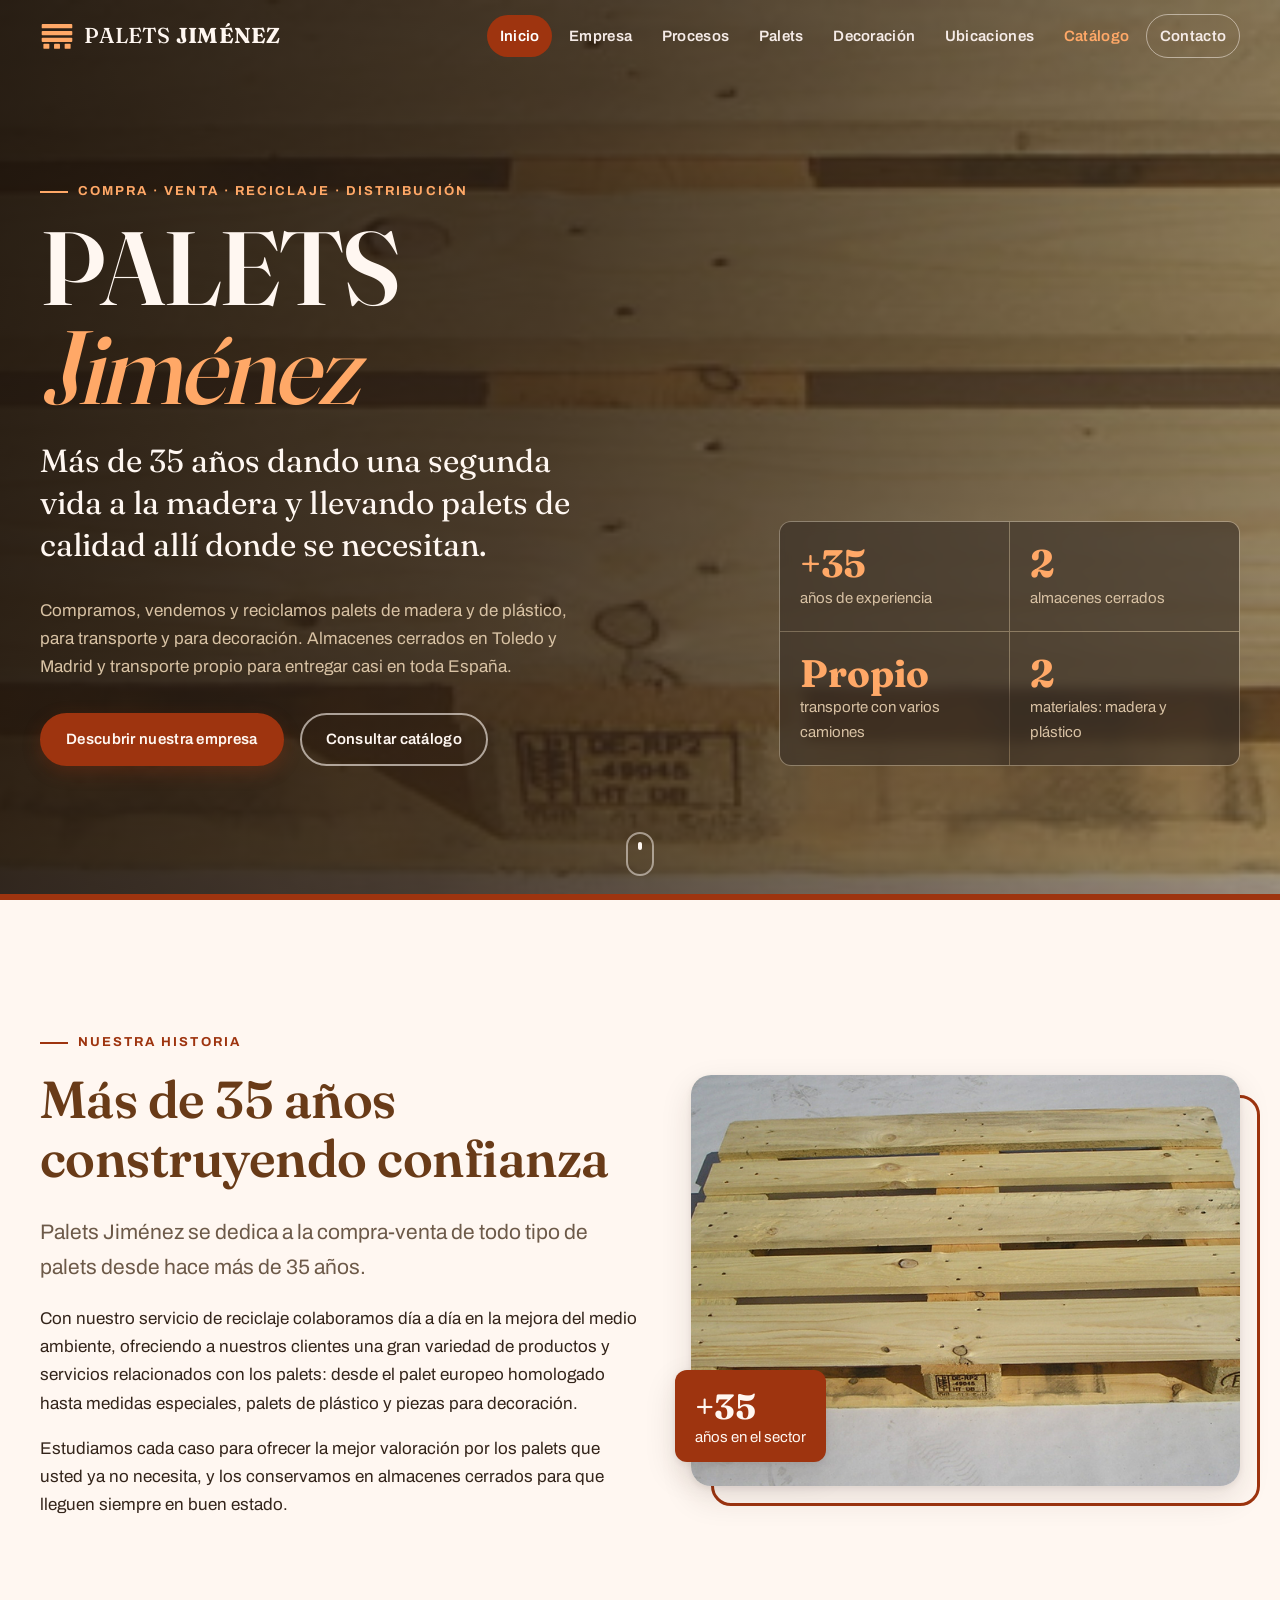
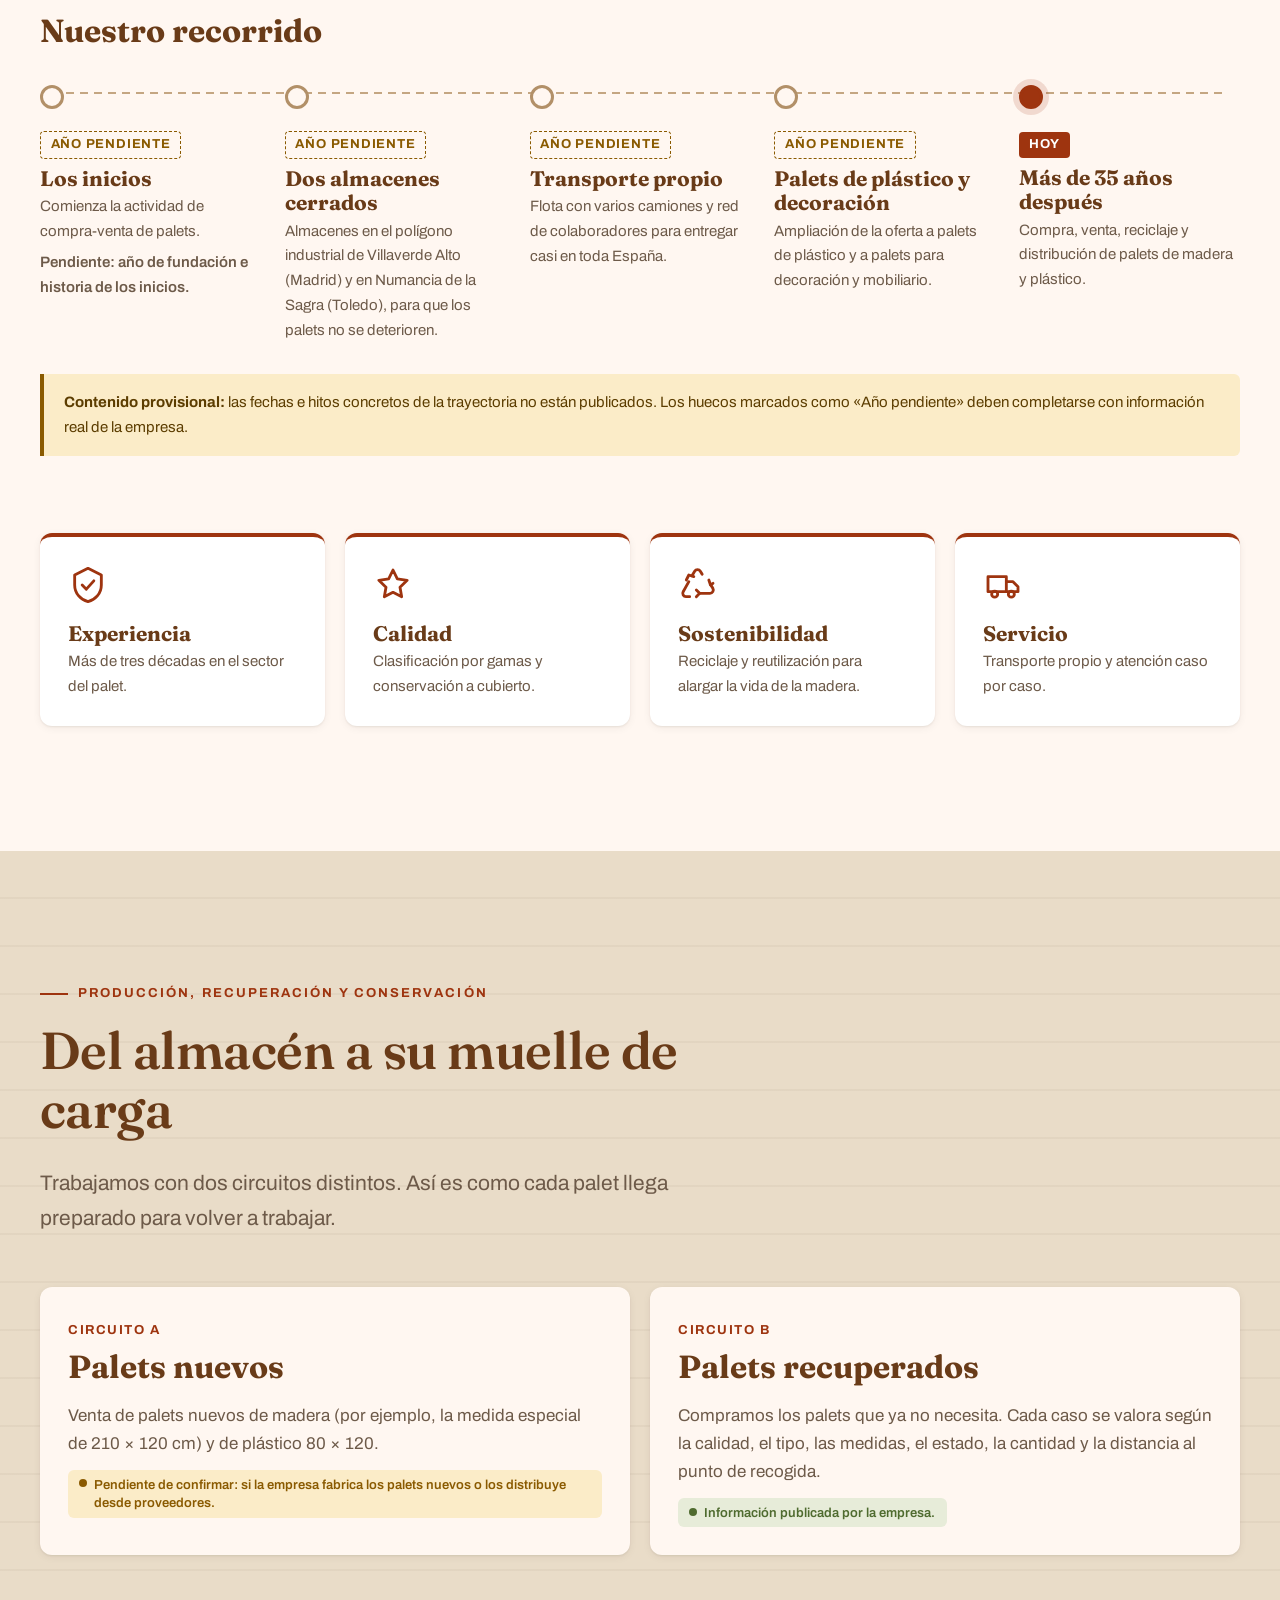
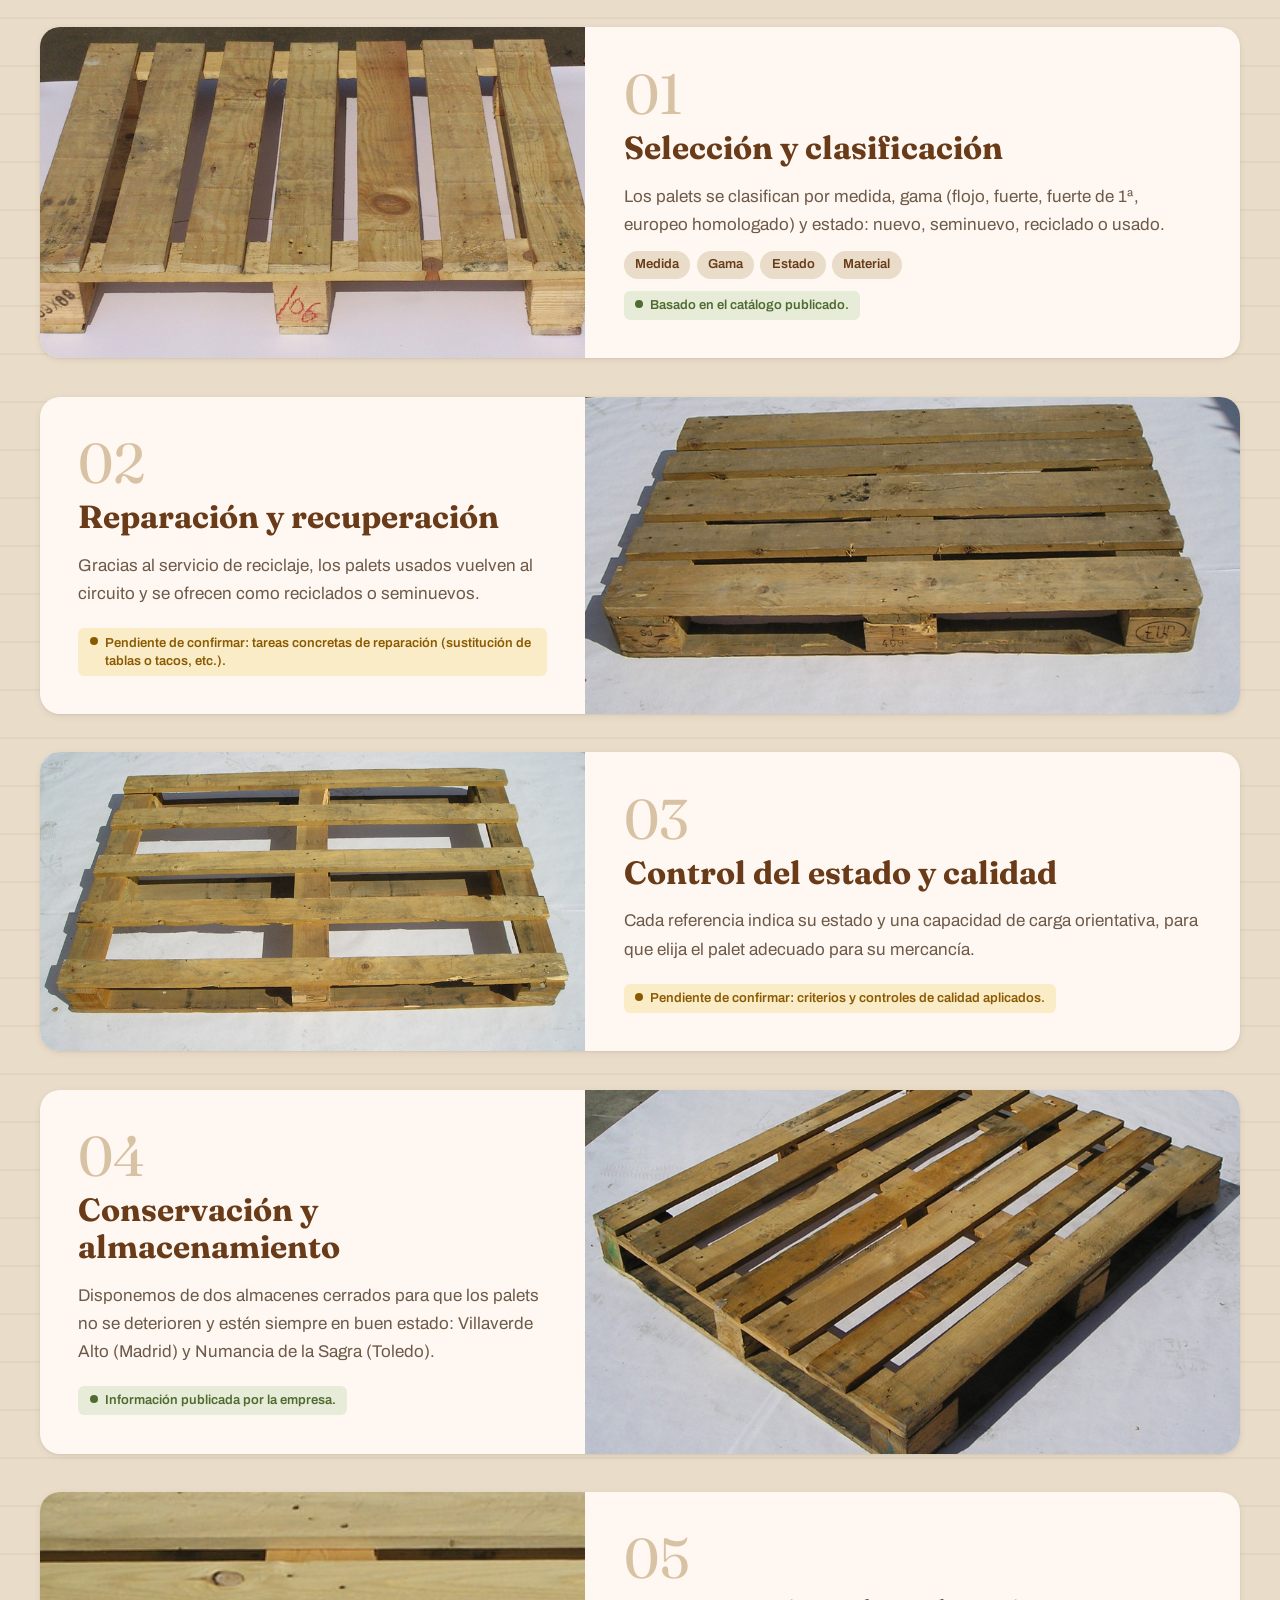
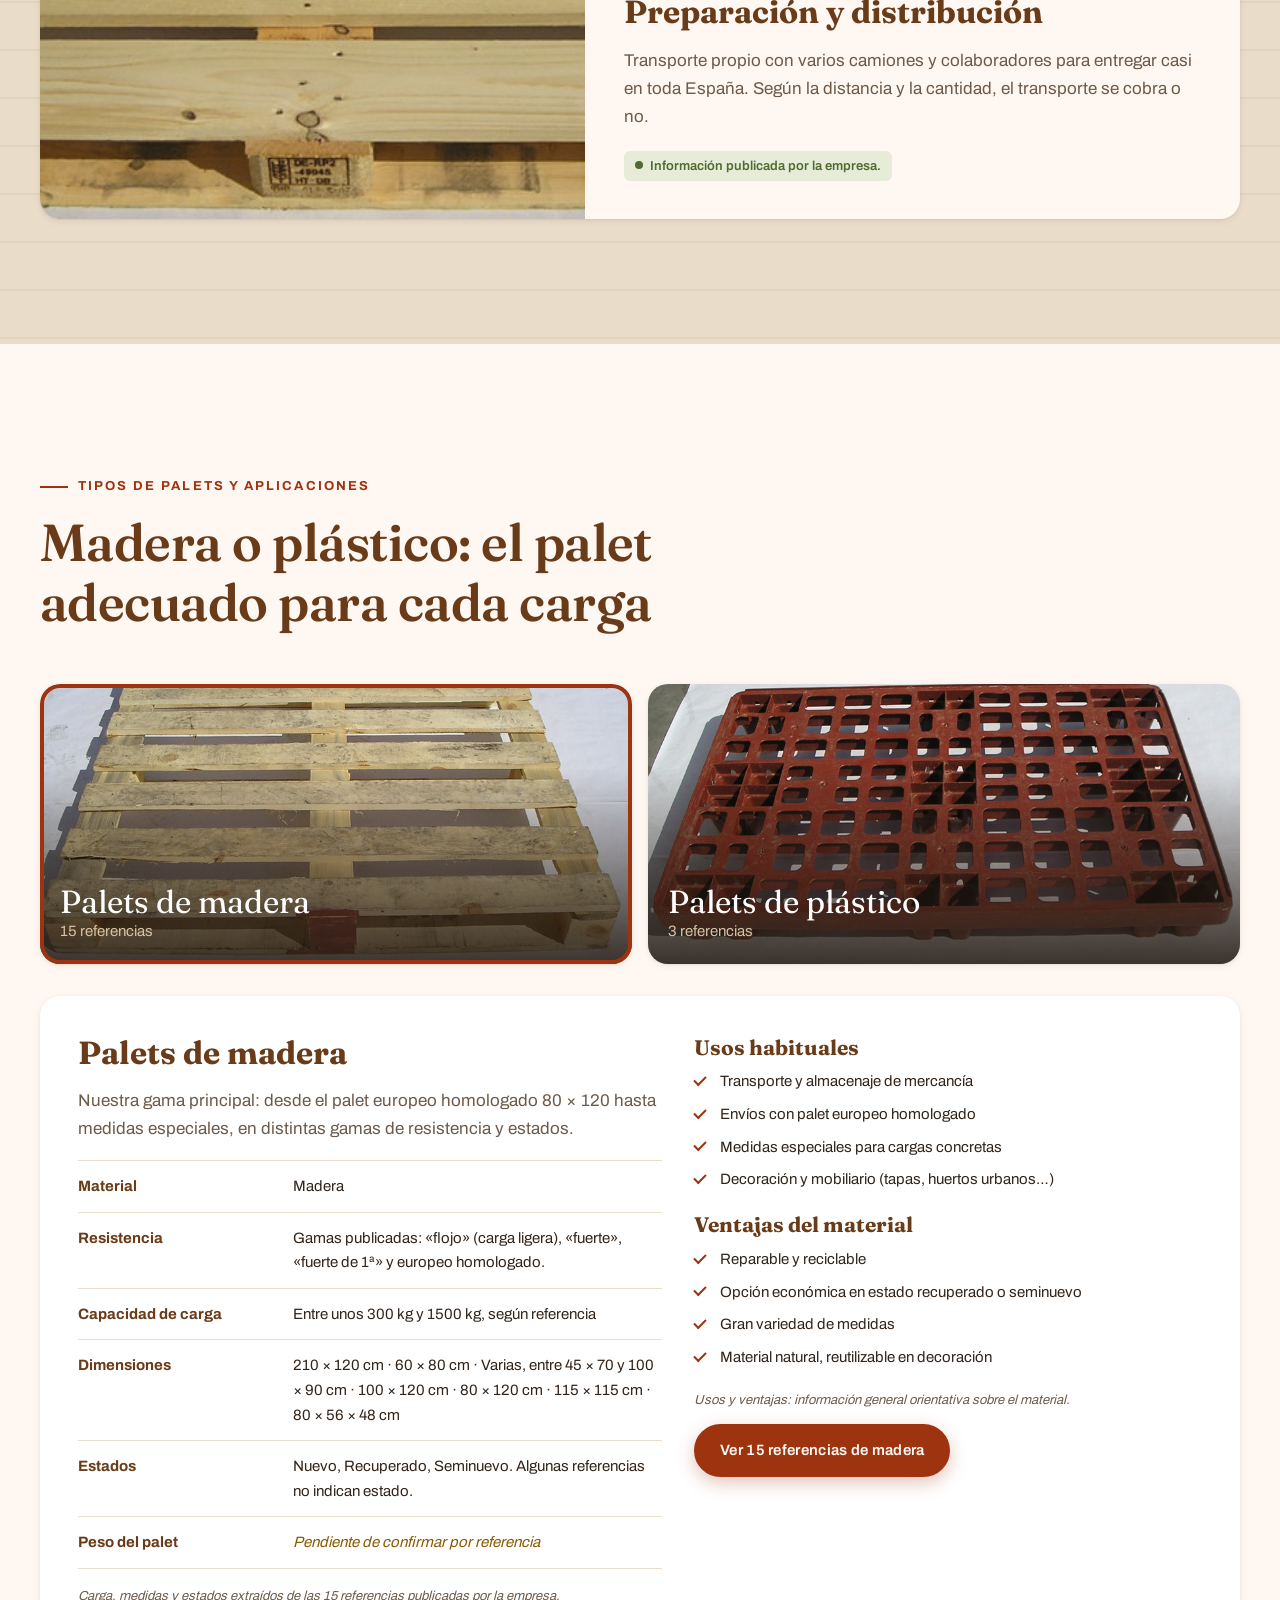
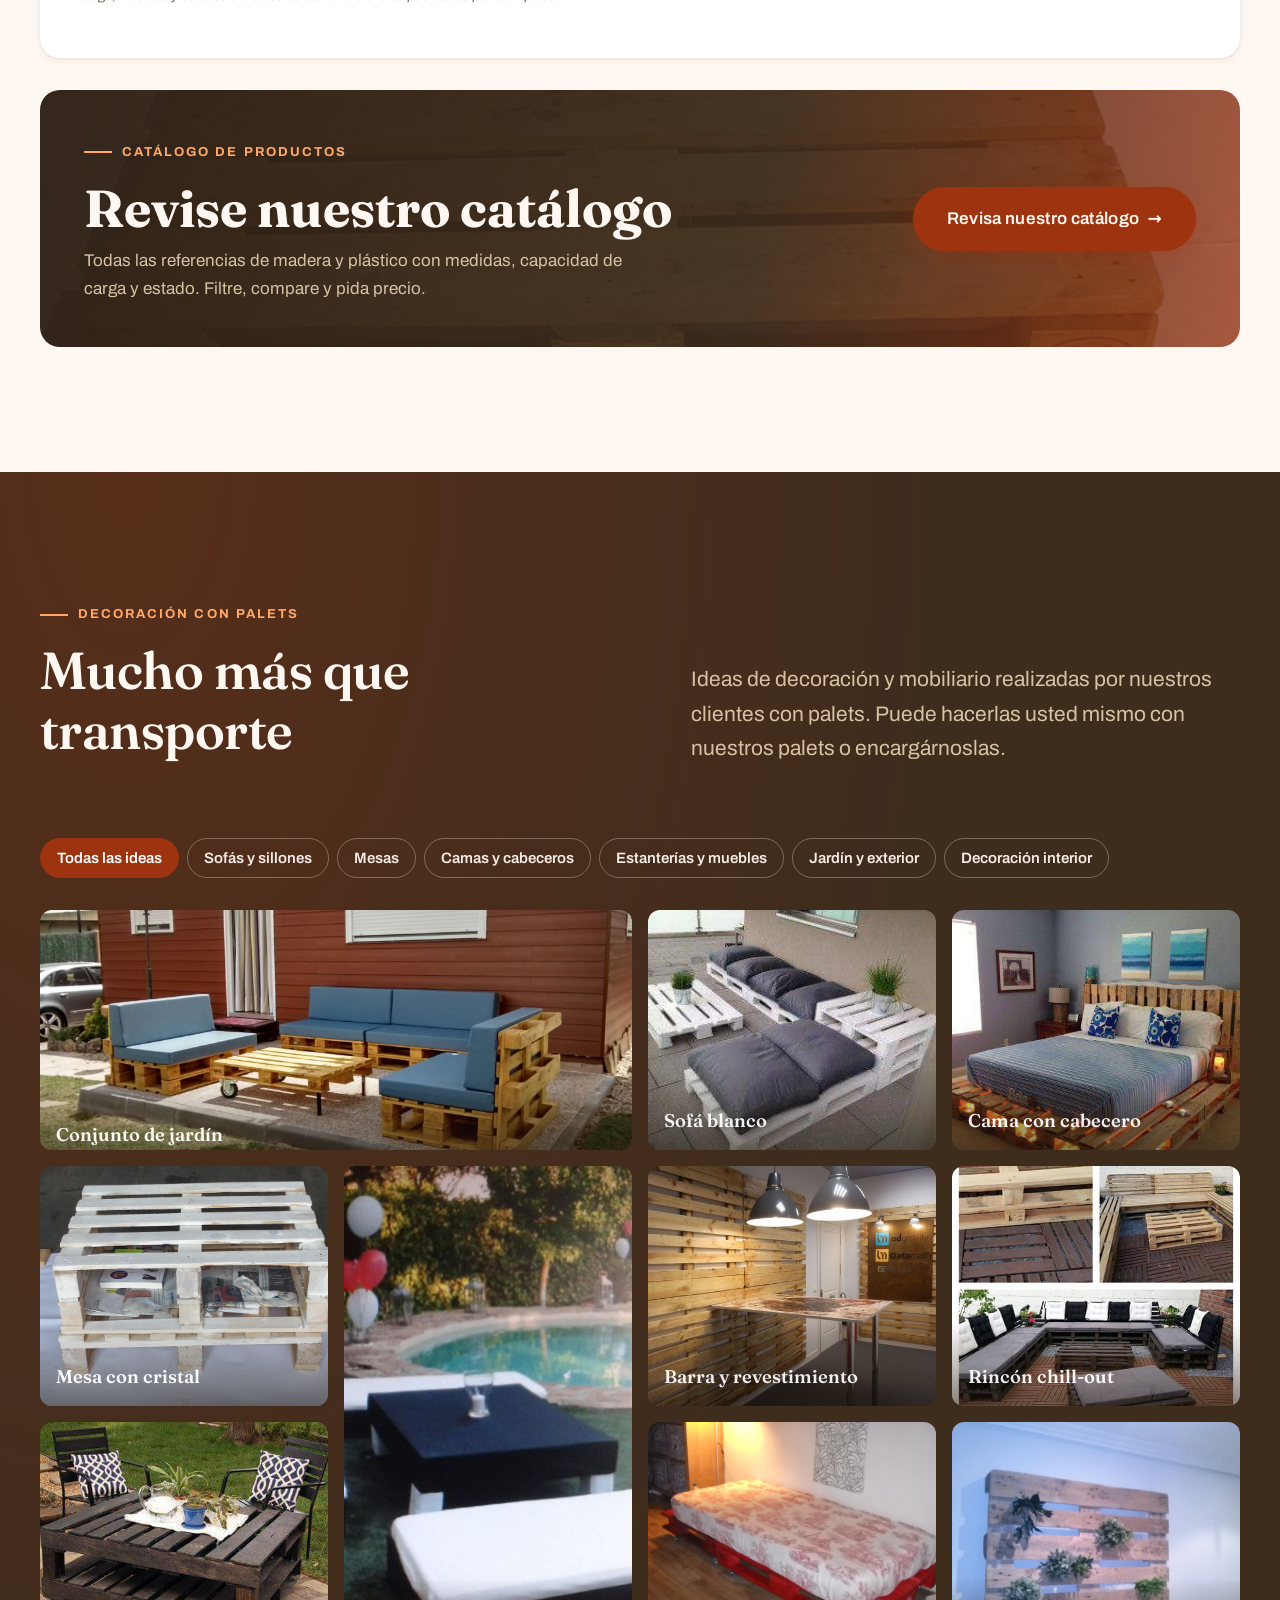
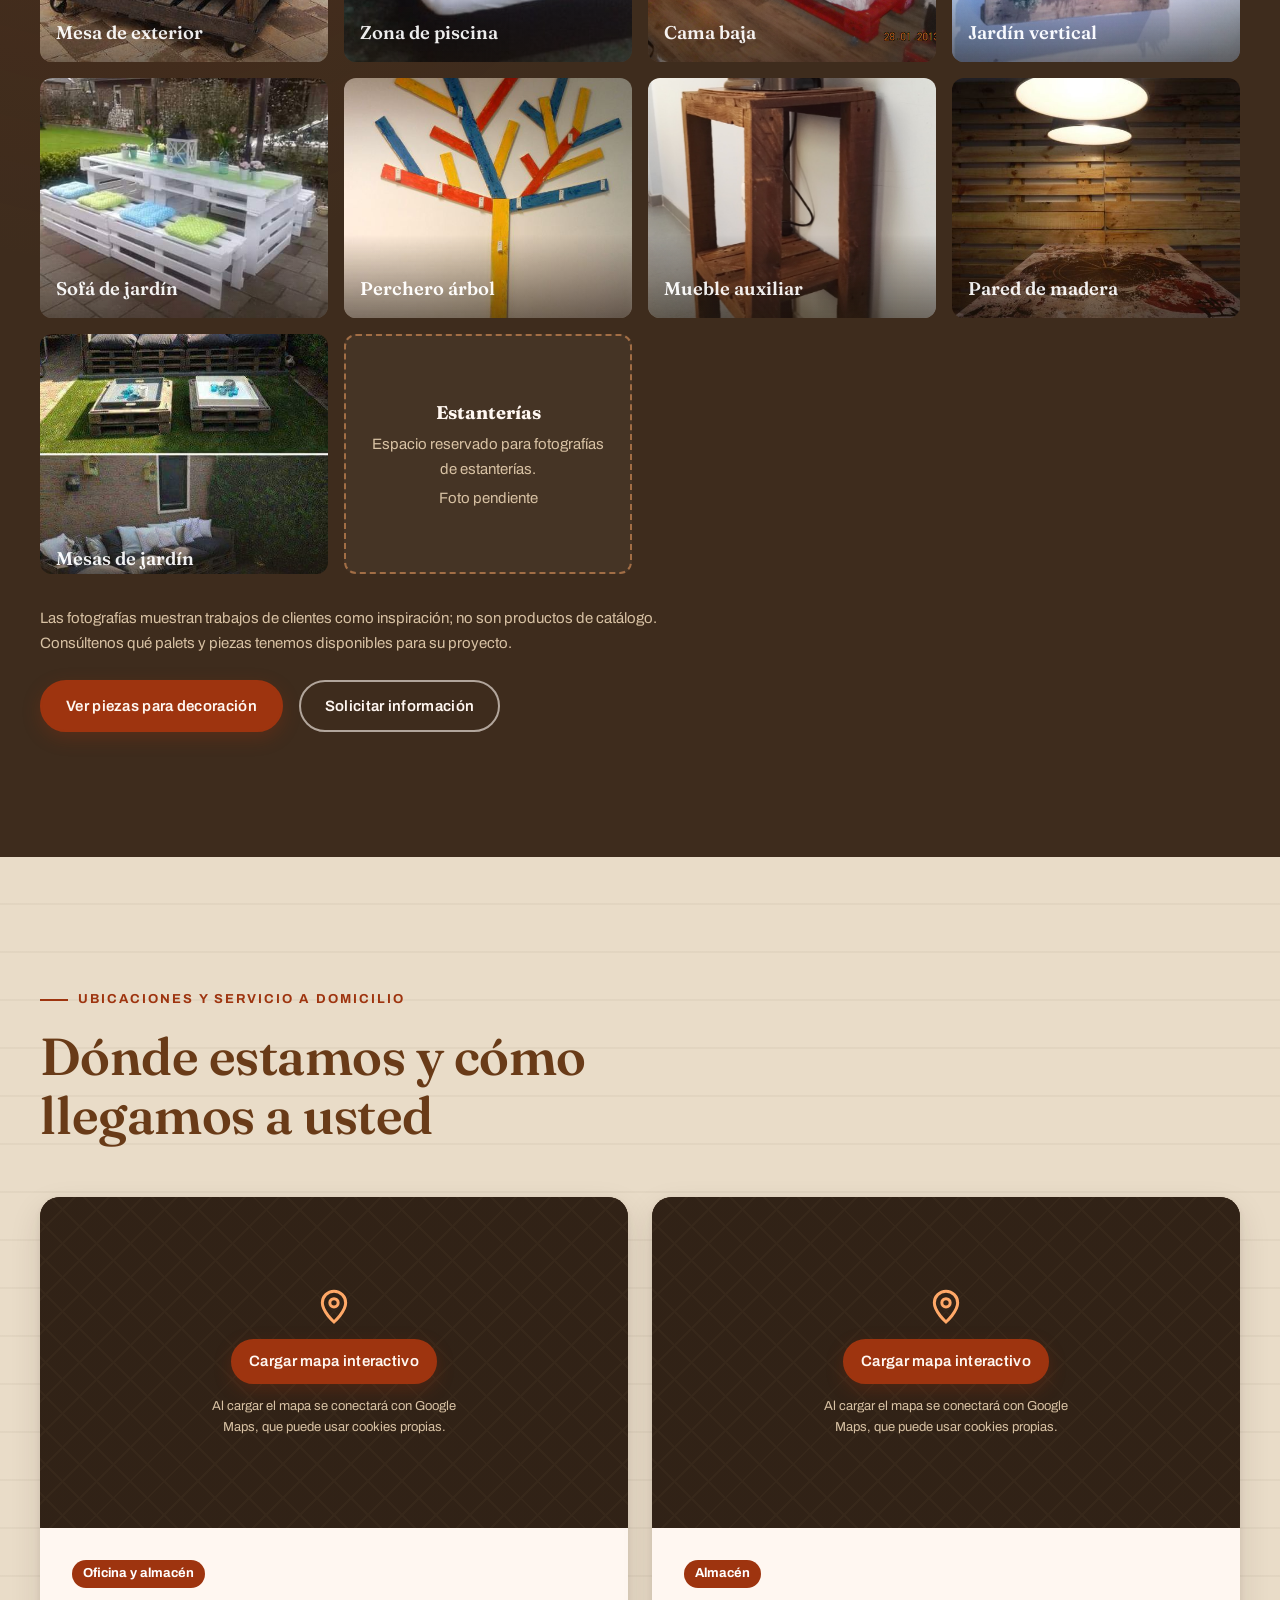
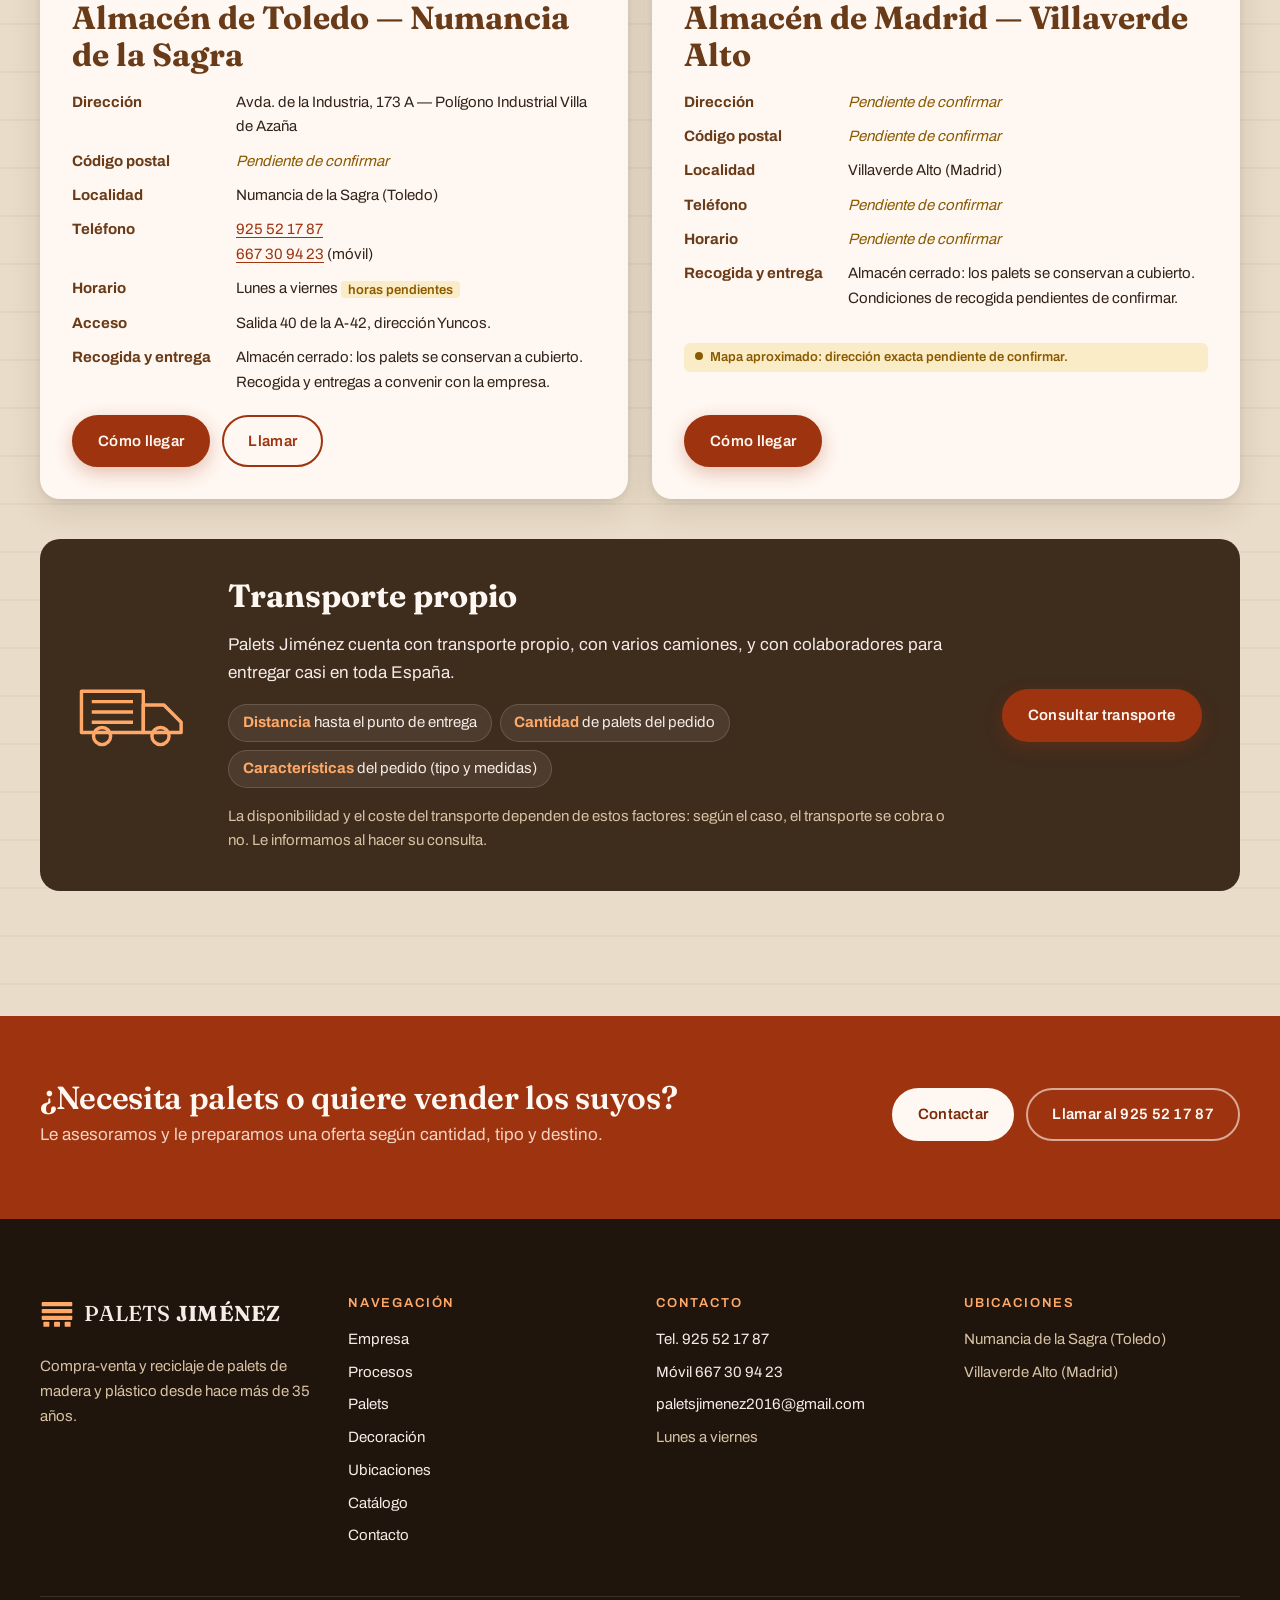
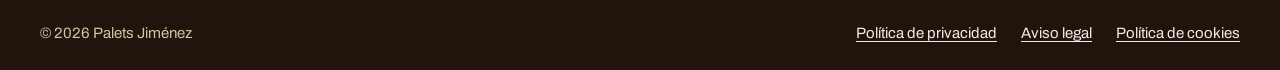
==== index.html @ 8d7daddd "Web de Palets Jiménez: inicio con scroll, catálogo y contacto Rediseño de paletsjimenez.com en HTML/" ====
<!DOCTYPE html>
<html lang="es" class="no-js">
<head>
  <meta charset="utf-8">
  <meta name="viewport" content="width=device-width, initial-scale=1">
  <title>Palets Jiménez · Compra, venta y reciclaje de palets de madera y plástico</title>
  <meta name="description" content="Palets Jiménez: más de 35 años en la compra-venta y reciclaje de palets de madera y plástico. Almacenes en Numancia de la Sagra (Toledo) y Villaverde Alto (Madrid). Transporte propio.">
  <meta name="theme-color" content="#5F4A32">
  <!-- Versión de vista previa: quitar "noindex" cuando se publique en el dominio oficial -->
  <meta name="robots" content="noindex, nofollow">
  <link rel="canonical" href="https://www.paletsjimenez.com/">
  <meta property="og:type" content="website">
  <meta property="og:locale" content="es_ES">
  <meta property="og:title" content="Palets Jiménez · Palets de madera y plástico">
  <meta property="og:description" content="Más de 35 años comprando, vendiendo y reciclando palets. Transporte propio y almacenes cerrados en Toledo y Madrid.">
  <meta property="og:image" content="assets/img/hero-original.jpg">
  <link rel="icon" href="assets/img/favicon.svg" type="image/svg+xml">
  <link rel="preload" href="assets/fonts/archivo-latin.woff2" as="font" type="font/woff2" crossorigin>
  <link rel="preload" href="assets/fonts/fraunces-latin.woff2" as="font" type="font/woff2" crossorigin>
  <link rel="stylesheet" href="css/tokens.css">
  <link rel="stylesheet" href="css/base.css">
  <link rel="stylesheet" href="css/components.css">
  <link rel="stylesheet" href="css/sections.css">
  <script type="application/ld+json">
  {
    "@context": "https://schema.org",
    "@type": "LocalBusiness",
    "name": "Palets Jiménez",
    "description": "Compra-venta y reciclaje de palets de madera y plástico, y palets para decoración.",
    "url": "https://www.paletsjimenez.com/",
    "telephone": "+34925521787",
    "email": "paletsjimenez2016@gmail.com",
    "address": {
      "@type": "PostalAddress",
      "streetAddress": "Avda. de la Industria, 173 A, Polígono Industrial Villa de Azaña",
      "addressLocality": "Numancia de la Sagra",
      "addressRegion": "Toledo",
      "addressCountry": "ES"
    },
    "geo": { "@type": "GeoCoordinates", "latitude": 40.087979, "longitude": -3.860104 },
    "openingHoursSpecification": { "@type": "OpeningHoursSpecification", "dayOfWeek": ["Monday","Tuesday","Wednesday","Thursday","Friday"] }
  }
  </script>
</head>
<body data-page="home">
  <a class="skip-link" href="#main">Saltar al contenido</a>

  <header class="site-header" data-header></header>

  <main id="main">
    <!-- ============ 1. HERO ============ -->
    <section id="inicio" class="hero" aria-labelledby="hero-title">
      <div class="hero__bg" aria-hidden="true"></div>
      <div class="container hero__inner">
        <div class="hero__content">
          <p class="eyebrow eyebrow--light">Compra · Venta · Reciclaje · Distribución</p>
          <h1 id="hero-title" class="hero__title">Palets <span>Jiménez</span></h1>
          <p class="hero__lead">Más de 35 años dando una segunda vida a la madera y llevando palets de calidad allí donde se necesitan.</p>
          <p class="hero__text">Compramos, vendemos y reciclamos palets de madera y de plástico, para transporte y para decoración. Almacenes cerrados en Toledo y Madrid y transporte propio para entregar casi en toda España.</p>
          <div class="hero__actions">
            <a class="btn btn--primary" href="#empresa">Descubrir nuestra empresa</a>
            <a class="btn btn--ghost-light" href="catalogo.html">Consultar catálogo</a>
          </div>
        </div>
        <ul class="hero__facts" aria-label="Datos clave">
          <li><strong>+35</strong><span>años de experiencia</span></li>
          <li><strong>2</strong><span>almacenes cerrados</span></li>
          <li><strong>Propio</strong><span>transporte con varios camiones</span></li>
          <li><strong>2</strong><span>materiales: madera y plástico</span></li>
        </ul>
      </div>
      <a class="hero__scroll" href="#empresa" aria-label="Ir a la sección Empresa"><span aria-hidden="true"></span></a>
    </section>

    <!-- ============ 2. HISTORIA ============ -->
    <section id="empresa" class="section section--cream history" aria-labelledby="empresa-title">
      <div class="container">
        <div class="history__intro">
          <div class="history__text reveal">
            <p class="eyebrow">Nuestra historia</p>
            <h2 id="empresa-title" class="section-title">Más de 35 años construyendo confianza</h2>
            <p class="lead">Palets Jiménez se dedica a la compra-venta de todo tipo de palets desde hace más de 35 años.</p>
            <p>Con nuestro servicio de reciclaje colaboramos día a día en la mejora del medio ambiente, ofreciendo a nuestros clientes una gran variedad de productos y servicios relacionados con los palets: desde el palet europeo homologado hasta medidas especiales, palets de plástico y piezas para decoración.</p>
            <p>Estudiamos cada caso para ofrecer la mejor valoración por los palets que usted ya no necesita, y los conservamos en almacenes cerrados para que lleguen siempre en buen estado.</p>
          </div>
          <figure class="history__figure reveal">
            <img src="assets/img/productos/m-016.jpg" alt="Palet europeo homologado de madera 80 × 120 cm" width="900" height="522" loading="lazy" decoding="async">
            <figcaption class="history__badge"><strong>+35</strong> años en el sector</figcaption>
          </figure>
        </div>

        <h3 class="subsection-title reveal">Nuestro recorrido</h3>
        <ol class="timeline" aria-label="Trayectoria de la empresa">
          <li class="timeline__item reveal">
            <span class="timeline__year is-pending" title="Dato pendiente de facilitar por la empresa">Año pendiente</span>
            <h4>Los inicios</h4>
            <p>Comienza la actividad de compra-venta de palets.</p>
            <p class="pending-note">Pendiente: año de fundación e historia de los inicios.</p>
          </li>
          <li class="timeline__item reveal">
            <span class="timeline__year is-pending">Año pendiente</span>
            <h4>Dos almacenes cerrados</h4>
            <p>Almacenes en el polígono industrial de Villaverde Alto (Madrid) y en Numancia de la Sagra (Toledo), para que los palets no se deterioren.</p>
          </li>
          <li class="timeline__item reveal">
            <span class="timeline__year is-pending">Año pendiente</span>
            <h4>Transporte propio</h4>
            <p>Flota con varios camiones y red de colaboradores para entregar casi en toda España.</p>
          </li>
          <li class="timeline__item reveal">
            <span class="timeline__year is-pending">Año pendiente</span>
            <h4>Palets de plástico y decoración</h4>
            <p>Ampliación de la oferta a palets de plástico y a palets para decoración y mobiliario.</p>
          </li>
          <li class="timeline__item timeline__item--now reveal">
            <span class="timeline__year">Hoy</span>
            <h4>Más de 35 años después</h4>
            <p>Compra, venta, reciclaje y distribución de palets de madera y plástico.</p>
          </li>
        </ol>
        <p class="pending-banner reveal" role="note"><strong>Contenido provisional:</strong> las fechas e hitos concretos de la trayectoria no están publicados. Los huecos marcados como «Año pendiente» deben completarse con información real de la empresa.</p>

        <ul class="values" aria-label="Nuestros valores">
          <li class="value reveal">
            <svg viewBox="0 0 24 24" aria-hidden="true"><path d="M12 2 4 6v6c0 5 3.4 8.7 8 10 4.6-1.3 8-5 8-10V6l-8-4Z"/><path d="m8.5 12 2.5 2.5 4.5-5"/></svg>
            <h4>Experiencia</h4><p>Más de tres décadas en el sector del palet.</p>
          </li>
          <li class="value reveal">
            <svg viewBox="0 0 24 24" aria-hidden="true"><path d="m12 3 2.6 5.3 5.9.9-4.3 4.1 1 5.8L12 16.4l-5.2 2.7 1-5.8L3.5 9.2l5.9-.9L12 3Z"/></svg>
            <h4>Calidad</h4><p>Clasificación por gamas y conservación a cubierto.</p>
          </li>
          <li class="value reveal">
            <svg viewBox="0 0 24 24" aria-hidden="true"><path d="M7 19H4.8a2 2 0 0 1-1.7-3l3.4-6"/><path d="m11 19 2-2-2-2"/><path d="M13 17h6.2a2 2 0 0 0 1.7-3l-1.3-2.2"/><path d="m14.5 5.6-1.1-1.9a2 2 0 0 0-3.4 0L8.4 6.4"/><path d="m5 9 1.5-3 3 1"/><path d="m21 11-1.5 1-1-3"/></svg>
            <h4>Sostenibilidad</h4><p>Reciclaje y reutilización para alargar la vida de la madera.</p>
          </li>
          <li class="value reveal">
            <svg viewBox="0 0 24 24" aria-hidden="true"><path d="M3 7h11v9H3z"/><path d="M14 10h4l3 3v3h-7"/><circle cx="7" cy="17.5" r="1.8"/><circle cx="17" cy="17.5" r="1.8"/></svg>
            <h4>Servicio</h4><p>Transporte propio y atención caso por caso.</p>
          </li>
        </ul>
      </div>
    </section>

    <!-- ============ 3. PROCESOS ============ -->
    <section id="procesos" class="section section--tan process" aria-labelledby="procesos-title">
      <div class="container">
        <header class="section-head reveal">
          <p class="eyebrow">Producción, recuperación y conservación</p>
          <h2 id="procesos-title" class="section-title">Del almacén a su muelle de carga</h2>
          <p class="lead">Trabajamos con dos circuitos distintos. Así es como cada palet llega preparado para volver a trabajar.</p>
        </header>

        <div class="tracks reveal">
          <article class="track">
            <span class="track__tag">Circuito A</span>
            <h3>Palets nuevos</h3>
            <p>Venta de palets nuevos de madera (por ejemplo, la medida especial de 210 × 120 cm) y de plástico 80 × 120.</p>
            <p class="status status--pending">Pendiente de confirmar: si la empresa fabrica los palets nuevos o los distribuye desde proveedores.</p>
          </article>
          <article class="track">
            <span class="track__tag">Circuito B</span>
            <h3>Palets recuperados</h3>
            <p>Compramos los palets que ya no necesita. Cada caso se valora según la calidad, el tipo, las medidas, el estado, la cantidad y la distancia al punto de recogida.</p>
            <p class="status status--ok">Información publicada por la empresa.</p>
          </article>
        </div>

        <ol class="steps">
          <li class="step reveal">
            <div class="step__media"><img src="assets/img/productos/m-009.jpg" alt="Lote de paletas de madera de medidas variadas" width="900" height="482" loading="lazy" decoding="async"></div>
            <div class="step__body">
              <span class="step__num" aria-hidden="true">01</span>
              <h3>Selección y clasificación</h3>
              <p>Los palets se clasifican por medida, gama (flojo, fuerte, fuerte de 1ª, europeo homologado) y estado: nuevo, seminuevo, reciclado o usado.</p>
              <ul class="step__chips" aria-label="Criterios de clasificación"><li>Medida</li><li>Gama</li><li>Estado</li><li>Material</li></ul>
              <p class="status status--ok">Basado en el catálogo publicado.</p>
            </div>
          </li>
          <li class="step reveal">
            <div class="step__media"><img src="assets/img/productos/m-013.jpg" alt="Palet europeo homologado reciclado de 80 × 120 cm" width="900" height="429" loading="lazy" decoding="async"></div>
            <div class="step__body">
              <span class="step__num" aria-hidden="true">02</span>
              <h3>Reparación y recuperación</h3>
              <p>Gracias al servicio de reciclaje, los palets usados vuelven al circuito y se ofrecen como reciclados o seminuevos.</p>
              <p class="status status--pending">Pendiente de confirmar: tareas concretas de reparación (sustitución de tablas o tacos, etc.).</p>
            </div>
          </li>
          <li class="step reveal">
            <div class="step__media"><img src="assets/img/productos/m-017.jpg" alt="Palet de madera 80 × 120 cm de gama fuerte de primera" width="900" height="487" loading="lazy" decoding="async"></div>
            <div class="step__body">
              <span class="step__num" aria-hidden="true">03</span>
              <h3>Control del estado y calidad</h3>
              <p>Cada referencia indica su estado y una capacidad de carga orientativa, para que elija el palet adecuado para su mercancía.</p>
              <p class="status status--pending">Pendiente de confirmar: criterios y controles de calidad aplicados.</p>
            </div>
          </li>
          <li class="step reveal">
            <div class="step__media"><img src="assets/img/productos/m-022.jpg" alt="Palet de madera 100 × 120 cm de base cerrada" width="900" height="614" loading="lazy" decoding="async"></div>
            <div class="step__body">
              <span class="step__num" aria-hidden="true">04</span>
              <h3>Conservación y almacenamiento</h3>
              <p>Disponemos de dos almacenes cerrados para que los palets no se deterioren y estén siempre en buen estado: Villaverde Alto (Madrid) y Numancia de la Sagra (Toledo).</p>
              <p class="status status--ok">Información publicada por la empresa.</p>
            </div>
          </li>
          <li class="step reveal">
            <div class="step__media"><img src="assets/img/hero-original.jpg" alt="Palet europeo de madera visto de cerca" width="960" height="240" loading="lazy" decoding="async"></div>
            <div class="step__body">
              <span class="step__num" aria-hidden="true">05</span>
              <h3>Preparación y distribución</h3>
              <p>Transporte propio con varios camiones y colaboradores para entregar casi en toda España. Según la distancia y la cantidad, el transporte se cobra o no.</p>
              <p class="status status--ok">Información publicada por la empresa.</p>
            </div>
          </li>
        </ol>
      </div>
    </section>

    <!-- ============ 4. TIPOS DE PALETS ============ -->
    <section id="palets" class="section section--cream types" aria-labelledby="palets-title">
      <div class="container">
        <header class="section-head reveal">
          <p class="eyebrow">Tipos de palets y aplicaciones</p>
          <h2 id="palets-title" class="section-title">Madera o plástico: el palet adecuado para cada carga</h2>
        </header>
        <div class="types__tabs reveal" role="tablist" aria-label="Tipos de palet" data-types-tabs>
          <button class="type-tab" role="tab" id="tab-madera" aria-controls="panel-madera" aria-selected="true" data-material="madera">
            <img src="assets/img/productos/m-021.jpg" alt="" width="900" height="531" loading="lazy" decoding="async">
            <span class="type-tab__label">Palets de madera</span>
            <span class="type-tab__count" data-count="madera"></span>
          </button>
          <button class="type-tab" role="tab" id="tab-plastico" aria-controls="panel-plastico" aria-selected="false" tabindex="-1" data-material="plastico">
            <img src="assets/img/productos/p-003.jpg" alt="" width="900" height="495" loading="lazy" decoding="async">
            <span class="type-tab__label">Palets de plástico</span>
            <span class="type-tab__count" data-count="plastico"></span>
          </button>
        </div>
        <div class="types__panels" data-types-panels><!-- Generado desde js/data/products.js --></div>

        <aside class="catalog-cta reveal" aria-labelledby="catalog-cta-title">
          <div class="catalog-cta__text">
            <p class="eyebrow eyebrow--light">Catálogo de productos</p>
            <h3 id="catalog-cta-title">Revise nuestro catálogo</h3>
            <p>Todas las referencias de madera y plástico con medidas, capacidad de carga y estado. Filtre, compare y pida precio.</p>
          </div>
          <a class="btn btn--primary btn--lg" href="catalogo.html">Revisa nuestro catálogo <span aria-hidden="true">→</span></a>
        </aside>
      </div>
    </section>

    <!-- ============ 5. DECORACIÓN ============ -->
    <section id="decoracion" class="section section--earth deco" aria-labelledby="decoracion-title">
      <div class="container">
        <header class="section-head section-head--split reveal">
          <div>
            <p class="eyebrow eyebrow--light">Decoración con palets</p>
            <h2 id="decoracion-title" class="section-title">Mucho más que transporte</h2>
          </div>
          <p class="lead">Ideas de decoración y mobiliario realizadas por nuestros clientes con palets. Puede hacerlas usted mismo con nuestros palets o encargárnoslas.</p>
        </header>
        <div class="chips reveal" role="group" aria-label="Filtrar ideas de decoración" data-gallery-filters></div>
        <ul class="gallery" data-gallery aria-live="polite"><!-- Generado desde js/data/gallery.js --></ul>
        <p class="deco__note reveal">Las fotografías muestran trabajos de clientes como inspiración; no son productos de catálogo. Consúltenos qué palets y piezas tenemos disponibles para su proyecto.</p>
        <div class="deco__actions reveal">
          <a class="btn btn--primary" href="catalogo.html?linea=decoracion">Ver piezas para decoración</a>
          <a class="btn btn--ghost-light" href="contacto.html?tipo=Decoraci%C3%B3n%20y%20mobiliario">Solicitar información</a>
        </div>
      </div>
    </section>
    <!-- ============ 7. UBICACIONES ============ -->
    <section id="ubicaciones" class="section section--tan locations" aria-labelledby="ubicaciones-title">
      <div class="container">
        <header class="section-head reveal">
          <p class="eyebrow">Ubicaciones y servicio a domicilio</p>
          <h2 id="ubicaciones-title" class="section-title">Dónde estamos y cómo llegamos a usted</h2>
        </header>
        <div class="locations__grid" data-locations><!-- Generado desde js/data/locations.js --></div>

        <article class="delivery reveal" aria-labelledby="delivery-title">
          <div class="delivery__icon" aria-hidden="true">
            <svg viewBox="0 0 64 40"><path d="M2 6h36v24H2z"/><path d="M38 14h12l10 10v6H38z"/><circle cx="14" cy="32" r="5"/><circle cx="48" cy="32" r="5"/><path d="M8 12h24M8 18h24M8 24h24"/></svg>
          </div>
          <div>
            <h3 id="delivery-title">Transporte propio</h3>
            <p>Palets Jiménez cuenta con transporte propio, con varios camiones, y con colaboradores para entregar casi en toda España.</p>
            <ul class="delivery__factors" aria-label="Factores que influyen en el transporte">
              <li><strong>Distancia</strong> hasta el punto de entrega</li>
              <li><strong>Cantidad</strong> de palets del pedido</li>
              <li><strong>Características</strong> del pedido (tipo y medidas)</li>
            </ul>
            <p class="muted">La disponibilidad y el coste del transporte dependen de estos factores: según el caso, el transporte se cobra o no. Le informamos al hacer su consulta.</p>
          </div>
          <a class="btn btn--primary" href="contacto.html?tipo=Transporte%20y%20entregas">Consultar transporte</a>
        </article>
      </div>
    </section>

    <!-- ============ CIERRE: CONTACTO ============ -->
    <section class="closing" aria-labelledby="closing-title">
      <div class="container closing__inner reveal">
        <div>
          <h2 id="closing-title">¿Necesita palets o quiere vender los suyos?</h2>
          <p>Le asesoramos y le preparamos una oferta según cantidad, tipo y destino.</p>
        </div>
        <div class="closing__actions">
          <a class="btn btn--primary" href="contacto.html">Contactar</a>
          <a class="btn btn--ghost-light" href="tel:+34925521787">Llamar al 925 52 17 87</a>
        </div>
      </div>
    </section>
  </main>

  <footer class="site-footer" data-footer></footer>

  <script type="module" src="js/main.js"></script>
</body>
</html>
---- css/tokens.css ----
/* =========================================================
   TOKENS DE DISEÑO — Palets Jiménez
   Paleta tomada de la web actual (valores medidos en paletsjimenez.com):
   - #B29068 fondo beige tostado        - #9E340F naranja rojizo (botón activo, marco)
   - #FFF7F1 crema (área de contenido)  - #693B18 marrón oscuro (títulos)
   - #5F4A32 marrón tierra              - #F5EBE7 crema rosado (texto sobre botón)
   ========================================================= */
@font-face {
  font-family: 'Archivo';
  src: url('../assets/fonts/archivo-latin.woff2') format('woff2');
  font-weight: 100 900; font-style: normal; font-display: swap;
}
@font-face {
  font-family: 'Fraunces';
  src: url('../assets/fonts/fraunces-latin.woff2') format('woff2');
  font-weight: 100 900; font-style: normal; font-display: swap;
}

:root {
  /* Marrón tierra */
  --earth-950: #1f150d;
  --earth-900: #2e2015;
  --earth-800: #3e2c1d;
  --earth-700: #5f4a32;
  --earth-600: #7a6146;
  /* Beige tostado */
  --tan-500: #b29068;
  --tan-400: #c4a682;
  --tan-300: #d8c2a4;
  --tan-200: #e9dcc8;
  /* Crema */
  --cream-100: #fff7f1;
  --cream-200: #f5ebe7;
  --cream-300: #efe2d6;
  /* Naranja rojizo oscuro */
  --rust-700: #7d290b;
  --rust-600: #9e340f;
  --rust-500: #b8471c;
  --rust-200: #f3d3c3;
  /* Marrón oscuro (texto) */
  --brown-800: #4a2a11;
  --brown-700: #693b18;
  /* Acento cálido presente en la web actual (uso puntual) */
  --amber-300: #ffa867;

  --text: #33241a;
  --text-muted: #6d5a49;
  --ok: #4f6b2f;
  --ok-bg: #e7ecd9;
  --pending: #8a5a00;
  --pending-bg: #fbecc8;

  --font-body: 'Archivo', system-ui, -apple-system, 'Segoe UI', Roboto, sans-serif;
  --font-display: 'Fraunces', Georgia, 'Times New Roman', serif;

  --fs-xs: .8125rem;
  --fs-sm: .9375rem;
  --fs-md: 1.0625rem;
  --fs-lg: clamp(1.125rem, 1rem + .5vw, 1.3125rem);
  --fs-xl: clamp(1.5rem, 1.2rem + 1.2vw, 2rem);
  --fs-2xl: clamp(2rem, 1.5rem + 2.2vw, 3.25rem);
  --fs-hero: clamp(3rem, 1.8rem + 6vw, 6.5rem);

  --radius-sm: 6px;
  --radius: 12px;
  --radius-lg: 20px;
  --shadow-sm: 0 1px 2px rgb(46 32 21 / .08), 0 2px 8px rgb(46 32 21 / .06);
  --shadow: 0 2px 6px rgb(46 32 21 / .08), 0 12px 32px rgb(46 32 21 / .12);
  --shadow-lg: 0 24px 60px rgb(31 21 13 / .28);

  --container: 1200px;
  --gutter: clamp(1rem, .5rem + 2.5vw, 2.5rem);
  --section-y: clamp(4.5rem, 3rem + 6vw, 8.5rem);
  --header-h: 72px;
  --ease: cubic-bezier(.2, .7, .2, 1);
}
---- css/base.css ----
/* ================= RESET + BASE ================= */
*, *::before, *::after { box-sizing: border-box; }
html {
  -webkit-text-size-adjust: 100%;
  scroll-behavior: smooth;
  /* Evita que la barra fija tape los títulos al navegar por anclas */
  scroll-padding-top: calc(var(--header-h) + 12px);
}
body {
  margin: 0;
  font-family: var(--font-body);
  font-size: var(--fs-md);
  line-height: 1.65;
  color: var(--text);
  background: var(--cream-100);
  text-rendering: optimizeLegibility;
  -webkit-font-smoothing: antialiased;
  overflow-x: hidden;
}
img, svg { display: block; max-width: 100%; }
img { height: auto; }
h1, h2, h3, h4 { margin: 0 0 .5em; line-height: 1.15; color: var(--brown-700); }
h1, h2 { font-family: var(--font-display); font-weight: 600; letter-spacing: -.01em; }
h3 { font-size: var(--fs-lg); font-weight: 700; }
h4 { font-size: var(--fs-md); font-weight: 700; }
p { margin: 0 0 1em; }
ul, ol { margin: 0; padding: 0; list-style: none; }
a { color: var(--rust-600); text-underline-offset: 3px; }
a:hover { color: var(--rust-700); }
button, input, select, textarea { font: inherit; color: inherit; }
:focus-visible { outline: 3px solid var(--rust-500); outline-offset: 3px; border-radius: 4px; }
::selection { background: var(--rust-600); color: var(--cream-100); }

.container { width: min(100% - 2 * var(--gutter), var(--container)); margin-inline: auto; }
.visually-hidden {
  position: absolute !important; width: 1px; height: 1px; padding: 0; margin: -1px;
  overflow: hidden; clip: rect(0 0 0 0); white-space: nowrap; border: 0;
}
.skip-link {
  position: absolute; left: 1rem; top: -100px; z-index: 200;
  background: var(--rust-600); color: #fff; padding: .75rem 1rem; border-radius: var(--radius-sm);
}
.skip-link:focus { top: 1rem; color: #fff; }
.muted { color: var(--text-muted); }

/* Animaciones de entrada al hacer scroll */
.reveal { opacity: 0; transform: translateY(24px); transition: opacity .7s var(--ease), transform .7s var(--ease); }
.reveal.is-visible { opacity: 1; transform: none; }
.no-js .reveal { opacity: 1; transform: none; }

@media (prefers-reduced-motion: reduce) {
  html { scroll-behavior: auto; }
  *, *::before, *::after { animation-duration: .01ms !important; transition-duration: .01ms !important; }
  .reveal { opacity: 1; transform: none; }
}
---- css/components.css ----
/* ================= COMPONENTES REUTILIZABLES ================= */

/* ---------- Botones ---------- */
.btn {
  --_bg: transparent; --_fg: inherit; --_bd: transparent;
  display: inline-flex; align-items: center; justify-content: center; gap: .5rem;
  min-height: 48px; padding: .75rem 1.5rem;
  border: 2px solid var(--_bd); border-radius: 999px;
  background: var(--_bg); color: var(--_fg);
  font-weight: 600; font-size: var(--fs-sm); letter-spacing: .02em; text-decoration: none;
  cursor: pointer; transition: background .2s, color .2s, border-color .2s, transform .2s, box-shadow .2s;
}
.btn:hover { transform: translateY(-2px); }
.btn:active { transform: none; }
.btn--primary { --_bg: var(--rust-600); --_fg: var(--cream-100); --_bd: var(--rust-600); box-shadow: 0 6px 18px rgb(158 52 15 / .28); }
.btn--primary:hover { --_bg: var(--rust-700); --_bd: var(--rust-700); color: #fff; }
.btn--outline { --_fg: var(--rust-600); --_bd: var(--rust-600); }
.btn--outline:hover { --_bg: var(--rust-600); color: var(--cream-100); }
.btn--ghost-light { --_fg: var(--cream-100); --_bd: rgb(255 247 241 / .6); }
.btn--ghost-light:hover { --_bg: var(--cream-100); color: var(--brown-700); --_bd: var(--cream-100); }
.btn--text { min-height: 40px; padding: .5rem .75rem; --_fg: var(--rust-600); text-decoration: underline; text-underline-offset: 3px; }
.btn--text:hover { transform: none; color: var(--rust-700); }
.btn--sm { min-height: 40px; padding: .5rem 1rem; }
.btn--block { width: 100%; }

.link {
  background: none; border: 0; padding: 0; color: var(--rust-600); text-decoration: underline;
  text-underline-offset: 3px; cursor: pointer;
}
.link:hover { color: var(--rust-700); }

/* ---------- Textos de sección ---------- */
.eyebrow {
  display: inline-flex; align-items: center; gap: .6rem;
  margin: 0 0 1rem; font-size: var(--fs-xs); font-weight: 700; letter-spacing: .16em; text-transform: uppercase;
  color: var(--rust-600);
}
.eyebrow::before { content: ''; width: 28px; height: 2px; background: currentColor; }
.eyebrow--light { color: var(--amber-300); }
.section-title { font-size: var(--fs-2xl); max-width: 22ch; }
.subsection-title { font-family: var(--font-display); font-size: var(--fs-xl); margin-top: clamp(3rem, 6vw, 5rem); }
.lead { font-size: var(--fs-lg); color: var(--text-muted); max-width: 60ch; }
.section-head { margin-bottom: clamp(2rem, 4vw, 3.5rem); }
.section-head--split { display: grid; gap: 1rem 3rem; align-items: end; }
@media (min-width: 900px) { .section-head--split { grid-template-columns: 1.1fr 1fr; } }

/* ---------- Secciones ---------- */
.section { padding-block: var(--section-y); position: relative; }
.section--cream { background: var(--cream-100); }
.section--tan {
  background:
    linear-gradient(180deg, rgb(255 247 241 / .0), rgb(255 247 241 / .0)),
    repeating-linear-gradient(180deg, transparent 0 46px, rgb(95 74 50 / .05) 46px 48px),
    var(--tan-200);
}
.section--earth { background: var(--earth-800); color: var(--cream-200); }
.section--earth h2, .section--earth h3 { color: var(--cream-100); }
.section--earth .lead { color: var(--tan-300); }

/* ---------- Estados de información (documentado / pendiente) ---------- */
.status {
  display: inline-flex; align-items: flex-start; gap: .45rem; margin: .75rem 0 0;
  font-size: var(--fs-xs); font-weight: 600; line-height: 1.4; padding: .35rem .7rem; border-radius: var(--radius-sm);
}
.status::before { content: ''; flex: none; width: 8px; height: 8px; margin-top: .3em; border-radius: 50%; background: currentColor; }
.status--ok { color: var(--ok); background: var(--ok-bg); }
.status--pending { color: var(--pending); background: var(--pending-bg); }
.pending-note, .pending-inline {
  font-size: var(--fs-xs); color: var(--pending); font-weight: 600;
}
.pending-inline { background: var(--pending-bg); padding: .1rem .45rem; border-radius: 4px; }
.pending-banner {
  margin-top: 2rem; padding: 1rem 1.25rem; border-left: 4px solid var(--pending);
  background: var(--pending-bg); color: #5c3d00; border-radius: 0 var(--radius-sm) var(--radius-sm) 0; font-size: var(--fs-sm);
}
.pending { color: var(--pending); font-style: italic; }

/* ---------- Chips / filtros de galería ---------- */
.chips { display: flex; flex-wrap: wrap; gap: .5rem; margin-bottom: 2rem; }
.chip {
  min-height: 40px; padding: .4rem 1rem; border-radius: 999px; cursor: pointer;
  border: 1.5px solid rgb(255 247 241 / .3); background: transparent; color: var(--cream-200);
  font-size: var(--fs-sm); font-weight: 600; transition: background .2s, color .2s, border-color .2s;
}
.chip:hover { border-color: var(--amber-300); }
.chip[aria-pressed="true"] { background: var(--rust-600); border-color: var(--rust-600); color: #fff; }

/* ---------- Formularios ---------- */
.field { display: grid; gap: .35rem; margin-bottom: 1rem; }
.field label, .field > span { font-size: var(--fs-sm); font-weight: 600; color: var(--brown-700); }
.field input:not([type="checkbox"]):not([type="radio"]), .field select, .field textarea {
  width: 100%; min-height: 48px; padding: .7rem .9rem;
  border: 1.5px solid var(--tan-300); border-radius: var(--radius-sm); background: #fff;
  transition: border-color .2s, box-shadow .2s;
}
.field textarea { resize: vertical; min-height: 130px; }
.field input:focus, .field select:focus, .field textarea:focus {
  outline: none; border-color: var(--rust-600); box-shadow: 0 0 0 3px rgb(158 52 15 / .18);
}
.field [aria-invalid="true"] { border-color: #b3261e !important; background: #fff6f5 !important; }
.field__error { margin: 0; min-height: 0; font-size: var(--fs-xs); font-weight: 600; color: #b3261e; }
.field__error:empty { display: none; }
.field__hint { margin: 0; font-size: var(--fs-xs); color: var(--text-muted); text-align: right; }
.field--select select {
  appearance: none; padding-right: 2.4rem; cursor: pointer;
  background: #fff url("data:image/svg+xml,%3Csvg xmlns='http://www.w3.org/2000/svg' viewBox='0 0 24 24' fill='none' stroke='%239e340f' stroke-width='2.5'%3E%3Cpath d='m6 9 6 6 6-6'/%3E%3C/svg%3E") no-repeat right .8rem center / 16px;
}
.field--check { grid-template-columns: auto 1fr; align-items: start; gap: .25rem .7rem; }
.field--check input { width: 22px; height: 22px; margin-top: 2px; accent-color: var(--rust-600); }
.field--check label { font-weight: 500; color: var(--text); }
.field--check .field__error { grid-column: 2; }
.hp { position: absolute; left: -9999px; width: 1px; height: 1px; overflow: hidden; }

/* ---------- Modal ---------- */
.modal {
  width: min(960px, calc(100% - 2rem)); max-height: calc(100dvh - 2rem); padding: 0;
  border: 0; border-radius: var(--radius-lg); background: var(--cream-100); color: var(--text);
  box-shadow: var(--shadow-lg); overflow: auto;
}
.modal::backdrop { background: rgb(31 21 13 / .7); backdrop-filter: blur(3px); }
.modal[open] { animation: modal-in .3s var(--ease); }
@keyframes modal-in { from { opacity: 0; transform: translateY(16px) scale(.98); } }
.modal__inner { position: relative; padding: clamp(1.25rem, 3vw, 2.5rem); }
.modal__close {
  position: absolute; top: .75rem; right: .75rem; z-index: 2;
  width: 44px; height: 44px; border: 0; border-radius: 50%; cursor: pointer;
  background: var(--cream-200); color: var(--brown-700); font-size: 1.6rem; line-height: 1;
}
.modal__close:hover { background: var(--rust-600); color: #fff; }
.modal--legal { width: min(720px, calc(100% - 2rem)); }
.modal--legal h2 { font-size: var(--fs-xl); padding-right: 3rem; }
.modal--legal h3 { font-size: var(--fs-md); margin-top: 1.5rem; }
body.modal-open { overflow: hidden; }
---- css/sections.css ----
/* ================= CABECERA ================= */
.site-header {
  position: fixed; inset: 0 0 auto; z-index: 100; height: var(--header-h);
  color: var(--cream-100); transition: background .3s, box-shadow .3s, height .3s;
}
.site-header.is-scrolled { background: rgb(46 32 21 / .94); backdrop-filter: blur(10px); box-shadow: 0 4px 20px rgb(0 0 0 / .18); }
.site-header__inner { height: 100%; display: flex; align-items: center; justify-content: space-between; gap: 1rem; }
.brand { display: inline-flex; align-items: center; gap: .65rem; color: inherit; text-decoration: none; }
.brand:hover { color: inherit; }
.brand__mark { width: 34px; height: 34px; fill: var(--rust-600); }
.site-header .brand__mark { fill: var(--amber-300); }
.brand__text { white-space: nowrap; font-family: var(--font-display); font-size: 1.35rem; letter-spacing: .01em; text-transform: uppercase; font-weight: 500; }
.brand__text strong { font-weight: 700; }
.brand--light { color: var(--cream-100); }
.brand--light .brand__mark { fill: var(--amber-300); }

.site-nav ul { display: flex; align-items: center; gap: .25rem; }
.site-nav a {
  position: relative; display: block; padding: .55rem .8rem; border-radius: 999px;
  color: var(--cream-200); text-decoration: none; font-size: var(--fs-sm); font-weight: 600; letter-spacing: .02em;
  transition: color .2s, background .2s;
}
.site-nav a:hover { color: #fff; background: rgb(255 247 241 / .1); }
.site-nav a.is-active { background: var(--rust-600); color: #fff; }
.site-nav__cta { border: 1.5px solid rgb(255 247 241 / .5); }
.nav-toggle { display: none; }

@media (max-width: 1080px) {
  .nav-toggle {
    display: grid; place-items: center; width: 48px; height: 48px; border: 0; border-radius: 50%;
    background: rgb(255 247 241 / .12); cursor: pointer; color: var(--cream-100);
  }
  .nav-toggle__bars, .nav-toggle__bars::before, .nav-toggle__bars::after {
    display: block; width: 22px; height: 2px; background: currentColor; border-radius: 2px; transition: transform .3s, opacity .3s;
  }
  .nav-toggle__bars { position: relative; }
  .nav-toggle__bars::before, .nav-toggle__bars::after { content: ''; position: absolute; left: 0; }
  .nav-toggle__bars::before { top: -7px; } .nav-toggle__bars::after { top: 7px; }
  .nav-toggle[aria-expanded="true"] .nav-toggle__bars { background: transparent; }
  .nav-toggle[aria-expanded="true"] .nav-toggle__bars::before { transform: translateY(7px) rotate(45deg); }
  .nav-toggle[aria-expanded="true"] .nav-toggle__bars::after { transform: translateY(-7px) rotate(-45deg); }

  .site-nav {
    position: fixed; inset: var(--header-h) 0 auto; max-height: calc(100dvh - var(--header-h)); overflow: auto;
    background: var(--earth-900); padding: 1rem var(--gutter) 1.5rem; box-shadow: 0 20px 40px rgb(0 0 0 / .3);
    transform: translateY(-8px); opacity: 0; visibility: hidden; transition: opacity .25s, transform .25s, visibility .25s;
  }
  .site-nav.is-open { opacity: 1; transform: none; visibility: visible; }
  .site-nav ul { flex-direction: column; align-items: stretch; gap: .25rem; }
  .site-nav a { padding: .9rem 1rem; font-size: var(--fs-md); border-radius: var(--radius-sm); }
  .site-header:has(.site-nav.is-open) { background: var(--earth-900); }
}

/* ================= 1. HERO ================= */
.hero {
  position: relative; min-height: min(100svh, 920px); display: grid; align-items: center;
  padding: calc(var(--header-h) + 3rem) 0 5rem; color: var(--cream-100); overflow: hidden; isolation: isolate;
  background: var(--earth-900);
}
.hero__bg {
  position: absolute; inset: 0; z-index: -1;
  background:
    linear-gradient(100deg, rgb(31 21 13 / .94) 0%, rgb(46 32 21 / .82) 42%, rgb(95 74 50 / .45) 100%),
    url('../assets/img/hero-original.jpg') center 60% / cover no-repeat;
  transform: scale(1.05); animation: hero-zoom 18s ease-out forwards;
}
.hero__bg::after { /* Marco naranja rojizo heredado de la cabecera actual */
  content: ''; position: absolute; inset: auto 0 0; height: 6px; background: var(--rust-600);
}
@keyframes hero-zoom { to { transform: scale(1); } }
.hero__inner { display: grid; gap: 3rem; align-items: end; }
@media (min-width: 1000px) { .hero__inner { grid-template-columns: 1.5fr 1fr; } }
.hero__title {
  font-size: var(--fs-hero); line-height: .95; text-transform: uppercase; color: var(--cream-100);
  margin-bottom: 1.5rem; letter-spacing: -.02em;
}
.hero__title span { display: block; color: var(--amber-300); font-style: italic; text-transform: none; font-weight: 500; }
.hero__lead { font-family: var(--font-display); font-size: var(--fs-xl); line-height: 1.3; max-width: 26ch; color: var(--cream-100); }
.hero__text { max-width: 56ch; color: var(--tan-300); }
.hero__actions { display: flex; flex-wrap: wrap; gap: 1rem; margin-top: 2rem; }
.hero__facts {
  display: grid; grid-template-columns: 1fr 1fr; gap: 1px; border-radius: var(--radius); overflow: hidden;
  background: rgb(255 247 241 / .15); border: 1px solid rgb(255 247 241 / .15); backdrop-filter: blur(6px);
}
.hero__facts li { padding: 1.25rem; background: rgb(31 21 13 / .55); display: grid; gap: .1rem; }
.hero__facts strong { font-family: var(--font-display); font-size: clamp(1.6rem, 1.2rem + 1.5vw, 2.4rem); color: var(--amber-300); line-height: 1.1; }
.hero__facts span { font-size: var(--fs-sm); color: var(--tan-300); }
.hero__scroll {
  position: absolute; left: 50%; bottom: 1.5rem; translate: -50% 0; width: 28px; height: 44px;
  border: 2px solid rgb(255 247 241 / .5); border-radius: 14px;
}
.hero__scroll span { position: absolute; left: 50%; top: 8px; width: 4px; height: 8px; margin-left: -2px; background: var(--cream-100); border-radius: 2px; animation: scroll-dot 1.8s infinite; }
@keyframes scroll-dot { 0% { opacity: 0; transform: translateY(0); } 40% { opacity: 1; } 100% { opacity: 0; transform: translateY(14px); } }
@media (max-width: 700px) { .hero__scroll { display: none; } }

/* ================= 2. HISTORIA ================= */
.history__intro { display: grid; gap: 3rem; align-items: center; }
@media (min-width: 900px) { .history__intro { grid-template-columns: 1.1fr 1fr; } }
.history__figure { position: relative; margin: 0; }
.history__figure img { width: 100%; aspect-ratio: 4 / 3; object-fit: cover; border-radius: var(--radius-lg); box-shadow: var(--shadow); }
.history__figure::before {
  content: ''; position: absolute; inset: 1.25rem -1.25rem -1.25rem 1.25rem; z-index: -1;
  border: 3px solid var(--rust-600); border-radius: var(--radius-lg);
}
.history__figure { isolation: isolate; }
.history__badge {
  position: absolute; left: -1rem; bottom: 1.5rem; padding: 1rem 1.25rem; border-radius: var(--radius);
  background: var(--rust-600); color: var(--cream-100); box-shadow: var(--shadow); font-size: var(--fs-sm); line-height: 1.2;
}
.history__badge strong { display: block; font-family: var(--font-display); font-size: 2.2rem; }
@media (max-width: 600px) { .history__badge { left: .75rem; } .history__figure::before { inset: .75rem -.5rem -.75rem .75rem; } }

.timeline { position: relative; display: grid; gap: 1.5rem; margin-top: 2rem; counter-reset: t; }
.timeline::before { content: ''; position: absolute; left: 11px; top: 8px; bottom: 8px; width: 2px; background: repeating-linear-gradient(180deg, var(--tan-400) 0 8px, transparent 8px 14px); }
.timeline__item { position: relative; padding-left: 3rem; }
.timeline__item::before {
  content: ''; position: absolute; left: 0; top: 4px; width: 24px; height: 24px; border-radius: 50%;
  background: var(--cream-100); border: 3px solid var(--tan-500);
}
.timeline__item--now::before { background: var(--rust-600); border-color: var(--rust-600); box-shadow: 0 0 0 6px rgb(158 52 15 / .15); }
.timeline__year {
  display: inline-block; margin-bottom: .4rem; padding: .15rem .6rem; border-radius: 4px;
  font-size: var(--fs-xs); font-weight: 700; letter-spacing: .06em; text-transform: uppercase;
  background: var(--rust-600); color: #fff;
}
.timeline__year.is-pending { background: transparent; color: var(--pending); border: 1.5px dashed var(--pending); }
.timeline__item h4 { font-family: var(--font-display); font-size: var(--fs-lg); margin-bottom: .3rem; }
.timeline__item p { margin: 0; color: var(--text-muted); font-size: var(--fs-sm); }
.timeline__item .pending-note { margin-top: .4rem; }
@media (min-width: 900px) {
  .timeline { grid-template-columns: repeat(5, 1fr); gap: 1.5rem; }
  .timeline::before { left: 12px; right: 12px; top: 11px; bottom: auto; width: auto; height: 2px; background: repeating-linear-gradient(90deg, var(--tan-400) 0 8px, transparent 8px 14px); }
  .timeline__item { padding: 3rem 0 0; }
}

.values { display: grid; gap: 1.25rem; margin-top: clamp(3rem, 6vw, 5rem); grid-template-columns: repeat(auto-fit, minmax(220px, 1fr)); }
.value { padding: 1.75rem; border-radius: var(--radius); background: #fff; box-shadow: var(--shadow-sm); border-top: 4px solid var(--rust-600); }
.value svg { width: 40px; height: 40px; margin-bottom: 1rem; fill: none; stroke: var(--rust-600); stroke-width: 1.7; stroke-linecap: round; stroke-linejoin: round; }
.value h4 { font-family: var(--font-display); font-size: var(--fs-lg); margin-bottom: .25rem; }
.value p { margin: 0; color: var(--text-muted); font-size: var(--fs-sm); }

/* ================= 3. PROCESOS ================= */
.tracks { display: grid; gap: 1.25rem; margin-bottom: clamp(3rem, 6vw, 4.5rem); }
@media (min-width: 800px) { .tracks { grid-template-columns: 1fr 1fr; } }
.track { padding: 1.75rem; border-radius: var(--radius); background: var(--cream-100); box-shadow: var(--shadow-sm); }
.track__tag { display: inline-block; font-size: var(--fs-xs); font-weight: 700; text-transform: uppercase; letter-spacing: .12em; color: var(--rust-600); margin-bottom: .5rem; }
.track h3 { font-family: var(--font-display); font-size: var(--fs-xl); }
.track p:not(.status) { color: var(--text-muted); margin-bottom: 0; }

.steps { display: grid; gap: clamp(1.5rem, 3vw, 2.5rem); counter-reset: step; }
.step {
  display: grid; overflow: hidden; border-radius: var(--radius-lg); background: var(--cream-100); box-shadow: var(--shadow-sm);
}
@media (min-width: 760px) {
  .step { grid-template-columns: 1fr 1.2fr; }
  .step:nth-child(even) .step__media { order: 2; }
}
.step__media { position: relative; min-height: 220px; }
.step__media img { position: absolute; inset: 0; width: 100%; height: 100%; object-fit: cover; transition: transform .8s var(--ease); }
.step:hover .step__media img { transform: scale(1.04); }
.step__body { position: relative; padding: clamp(1.5rem, 3vw, 2.5rem); }
.step__num { display: block; font-family: var(--font-display); font-size: 3.5rem; line-height: 1; color: var(--tan-300); margin-bottom: .5rem; }
.step h3 { font-family: var(--font-display); font-size: var(--fs-xl); }
.step p:not(.status) { color: var(--text-muted); margin-bottom: .5rem; }
.step__chips { display: flex; flex-wrap: wrap; gap: .4rem; margin-top: .75rem; }
.step__chips li { padding: .2rem .7rem; border-radius: 999px; font-size: var(--fs-xs); font-weight: 600; background: var(--tan-200); color: var(--brown-700); }

/* ================= 4. TIPOS ================= */
.types__tabs { display: grid; gap: 1rem; grid-template-columns: 1fr 1fr; margin-bottom: 2rem; }
.type-tab {
  position: relative; display: grid; align-content: end; min-height: clamp(160px, 22vw, 280px); padding: 1.25rem;
  border: 0; border-radius: var(--radius-lg); overflow: hidden; cursor: pointer; text-align: left; color: #fff;
  isolation: isolate; box-shadow: var(--shadow-sm); outline-offset: 4px;
}
.type-tab img { position: absolute; inset: 0; z-index: -2; width: 100%; height: 100%; object-fit: cover; transition: transform .6s var(--ease), filter .3s; filter: saturate(.85); }
.type-tab::before { content: ''; position: absolute; inset: 0; z-index: -1; background: linear-gradient(180deg, transparent 30%, rgb(31 21 13 / .85)); }
.type-tab::after { content: ''; position: absolute; inset: 0; border: 4px solid transparent; border-radius: inherit; transition: border-color .2s; }
.type-tab:hover img { transform: scale(1.05); }
.type-tab[aria-selected="true"]::after { border-color: var(--rust-600); }
.type-tab[aria-selected="true"] img { filter: none; }
.type-tab__label { font-family: var(--font-display); font-size: var(--fs-xl); line-height: 1.1; }
.type-tab__count { font-size: var(--fs-sm); color: var(--tan-300); }

.type-panel { display: grid; gap: 2rem; padding: clamp(1.5rem, 3vw, 2.5rem); border-radius: var(--radius-lg); background: #fff; box-shadow: var(--shadow-sm); animation: fade-in .4s var(--ease); }
@keyframes fade-in { from { opacity: 0; transform: translateY(8px); } }
@media (min-width: 900px) { .type-panel { grid-template-columns: 1.15fr 1fr; } }
.type-panel h3 { font-family: var(--font-display); font-size: var(--fs-xl); }
.spec-list { display: grid; gap: 0; border-top: 1px solid var(--tan-200); }
.spec-list > div { display: grid; grid-template-columns: minmax(120px, 34%) 1fr; gap: 1rem; padding: .8rem 0; border-bottom: 1px solid var(--tan-200); }
.spec-list dt { font-weight: 700; color: var(--brown-700); font-size: var(--fs-sm); }
.spec-list dd { margin: 0; font-size: var(--fs-sm); }
.type-panel__side h4 { font-family: var(--font-display); font-size: var(--fs-lg); margin-top: 0; }
.check-list { display: grid; gap: .5rem; margin-bottom: 1.25rem; }
.check-list li { position: relative; padding-left: 1.6rem; font-size: var(--fs-sm); }
.check-list li::before { content: ''; position: absolute; left: 0; top: .45em; width: 12px; height: 7px; border-left: 2.5px solid var(--rust-600); border-bottom: 2.5px solid var(--rust-600); transform: rotate(-45deg); }
.source-note { font-size: var(--fs-xs); color: var(--text-muted); font-style: italic; }

/* ================= 5. DECORACIÓN ================= */
.deco { background:
  radial-gradient(ellipse at 10% 0%, rgb(158 52 15 / .25), transparent 50%),
  var(--earth-800); }
.gallery { display: grid; gap: 1rem; grid-template-columns: repeat(auto-fill, minmax(240px, 1fr)); grid-auto-rows: 240px; grid-auto-flow: dense; }
.gallery__item { position: relative; border-radius: var(--radius); overflow: hidden; background: var(--earth-700); animation: fade-in .45s var(--ease); }
@media (min-width: 700px) {
  .gallery__item--wide { grid-column: span 2; }
  .gallery__item--tall { grid-row: span 2; }
}
.gallery__item button { all: unset; display: block; width: 100%; height: 100%; cursor: zoom-in; }
.gallery__item button:focus-visible { outline: 3px solid var(--amber-300); outline-offset: -3px; }
.gallery__item img { width: 100%; height: 100%; object-fit: cover; transition: transform .7s var(--ease), filter .4s; }
.gallery__item figcaption {
  position: absolute; inset: auto 0 0; padding: 2.5rem 1rem 1rem; color: #fff;
  background: linear-gradient(180deg, transparent, rgb(31 21 13 / .9));
  transform: translateY(35%); opacity: .92; transition: transform .4s var(--ease), opacity .4s;
}
.gallery__item figcaption strong { display: block; font-family: var(--font-display); font-size: 1.15rem; font-weight: 600; }
.gallery__item figcaption span { display: block; font-size: var(--fs-xs); color: var(--tan-300); opacity: 0; transition: opacity .4s; }
.gallery__item:hover img, .gallery__item:focus-within img { transform: scale(1.06); filter: saturate(1.1); }
.gallery__item:hover figcaption, .gallery__item:focus-within figcaption { transform: none; opacity: 1; }
.gallery__item:hover figcaption span, .gallery__item:focus-within figcaption span { opacity: 1; }
@media (hover: none) { .gallery__item figcaption { transform: none; } .gallery__item figcaption span { opacity: 1; } }
.gallery__item--placeholder {
  display: grid; place-content: center; text-align: center; padding: 1.5rem; gap: .25rem;
  border: 2px dashed rgb(255 168 103 / .5); background: rgb(255 247 241 / .04); color: var(--tan-300); font-size: var(--fs-sm);
}
.gallery__item--placeholder strong { font-family: var(--font-display); font-size: 1.15rem; color: var(--cream-100); }
.deco__note { margin: 2rem 0 0; font-size: var(--fs-sm); color: var(--tan-300); max-width: 70ch; }
.deco__actions { display: flex; flex-wrap: wrap; gap: 1rem; margin-top: 1.5rem; }

.lightbox { width: min(1100px, calc(100% - 2rem)); background: var(--earth-900); color: var(--cream-100); }
.lightbox .modal__inner { padding: 0; }
.lightbox img { width: 100%; max-height: 78dvh; object-fit: contain; background: #000; }
.lightbox p { margin: 0; padding: 1rem 1.25rem; }

/* ================= 6. CATÁLOGO ================= */
.filters {
  position: relative; z-index: 2; display: grid; gap: 1.25rem; padding: clamp(1rem, 2.5vw, 1.75rem);
  margin-bottom: 2rem; border-radius: var(--radius-lg); background: #fff; box-shadow: var(--shadow-sm); border: 1px solid var(--tan-200);
}
.filters__material { display: flex; flex-wrap: wrap; gap: .5rem; }
.seg { position: relative; }
.seg input { position: absolute; opacity: 0; inset: 0; cursor: pointer; }
.seg span {
  display: inline-flex; align-items: center; min-height: 44px; padding: .5rem 1.1rem; border-radius: 999px;
  border: 1.5px solid var(--tan-300); font-weight: 600; font-size: var(--fs-sm); color: var(--brown-700); transition: all .2s;
}
.seg:hover span { border-color: var(--rust-600); }
.seg input:checked + span { background: var(--rust-600); border-color: var(--rust-600); color: #fff; }
.seg input:focus-visible + span { outline: 3px solid var(--rust-500); outline-offset: 2px; }
.filters__more { display: grid; gap: .75rem 1rem; grid-template-columns: repeat(auto-fit, minmax(160px, 1fr)); }
.filters__more .field { margin: 0; }
.filters__more .field > span { font-size: var(--fs-xs); text-transform: uppercase; letter-spacing: .08em; color: var(--text-muted); }
.filters__bar { display: flex; flex-wrap: wrap; align-items: center; justify-content: space-between; gap: .5rem; padding-top: .75rem; border-top: 1px solid var(--tan-200); }
.filters__count { margin: 0; font-weight: 600; color: var(--brown-700); }

.products { display: grid; gap: 1.5rem; grid-template-columns: repeat(auto-fill, minmax(min(100%, 280px), 1fr)); }
.product {
  display: flex; flex-direction: column; overflow: hidden; border-radius: var(--radius-lg); background: #fff;
  border: 1px solid var(--tan-200); box-shadow: var(--shadow-sm); transition: transform .3s var(--ease), box-shadow .3s;
  animation: fade-in .4s var(--ease) both;
}
.product:hover { transform: translateY(-4px); box-shadow: var(--shadow); }
.product__media { position: relative; aspect-ratio: 16 / 10; background: var(--cream-200); overflow: hidden; }
.product__media img { width: 100%; height: 100%; object-fit: cover; transition: transform .6s var(--ease); }
.product:hover .product__media img { transform: scale(1.05); }
.product__badges { position: absolute; top: .75rem; left: .75rem; right: .75rem; display: flex; flex-wrap: wrap; gap: .35rem; }
.badge { padding: .2rem .6rem; border-radius: 999px; font-size: .75rem; font-weight: 700; letter-spacing: .02em; background: rgb(255 247 241 / .95); color: var(--brown-700); box-shadow: var(--shadow-sm); }
.badge--plastico { background: #2e3a46; color: #fff; }
.badge--madera { background: var(--brown-700); color: #fff; }
.badge--nuevo { background: var(--ok); color: #fff; }
.badge--seminuevo, .badge--recuperado { background: var(--amber-300); color: var(--earth-900); }
.badge--usado { background: var(--tan-500); color: var(--earth-900); }
.badge--deco { background: var(--rust-600); color: #fff; }
.product__body { display: flex; flex-direction: column; flex: 1; padding: 1.25rem; }
.product__ref { font-size: var(--fs-xs); font-weight: 700; letter-spacing: .1em; color: var(--text-muted); text-transform: uppercase; }
.product__name { font-family: var(--font-display); font-size: 1.25rem; font-weight: 600; margin: .2rem 0 .9rem; }
.product__specs { display: grid; grid-template-columns: 1fr 1fr; gap: .6rem; margin: 0 0 1rem; }
.product__specs div { padding: .55rem .7rem; border-radius: var(--radius-sm); background: var(--cream-100); }
.product__specs dt { font-size: .75rem; font-weight: 700; letter-spacing: .05em; text-transform: uppercase; color: var(--text-muted); }
.product__specs dd { margin: 0; font-size: var(--fs-sm); font-weight: 600; color: var(--brown-700); line-height: 1.3; }
.product__specs .is-load { background: #f7e6dd; }
.product__specs .is-load dd { color: var(--rust-700); }
.product__specs dd.pending { font-weight: 500; font-size: var(--fs-xs); }
.product__foot { margin-top: auto; display: flex; align-items: center; justify-content: space-between; gap: .75rem; padding-top: 1rem; border-top: 1px dashed var(--tan-300); }
.price { display: grid; line-height: 1.15; }
.price small { font-size: .75rem; text-transform: uppercase; letter-spacing: .08em; color: var(--text-muted); font-weight: 700; }
.price strong { font-family: var(--font-display); font-size: 1.5rem; color: var(--rust-600); }
.price--ask strong { font-family: var(--font-body); font-size: 1.05rem; }
.empty { padding: 3rem 1.5rem; text-align: center; border-radius: var(--radius-lg); border: 2px dashed var(--tan-300); }
.empty svg { width: 56px; height: 56px; margin: 0 auto 1rem; fill: none; stroke: var(--tan-500); stroke-width: 1.8; stroke-linecap: round; }
.empty p { color: var(--text-muted); }
.catalog__legal { margin-top: 2rem; font-size: var(--fs-sm); color: var(--text-muted); max-width: 80ch; }

/* Modal de producto */
.pm { display: grid; gap: 2rem; }
@media (min-width: 800px) { .pm { grid-template-columns: 1.1fr 1fr; } }
.pm__media img { width: 100%; border-radius: var(--radius); aspect-ratio: 4 / 3; object-fit: cover; background: var(--cream-200); }
.pm__badges { display: flex; flex-wrap: wrap; gap: .35rem; margin-bottom: .75rem; }
.pm h2 { font-size: var(--fs-xl); padding-right: 2.5rem; }
.pm .price { margin: 1rem 0; padding: 1rem; border-radius: var(--radius); background: var(--cream-200); }
.pm__actions { display: flex; flex-wrap: wrap; gap: .75rem; margin-top: 1.25rem; }

/* ================= 7. UBICACIONES ================= */
.locations__grid { display: grid; gap: 1.5rem; }
@media (min-width: 900px) { .locations__grid { grid-template-columns: 1fr 1fr; } }
.loc { display: flex; flex-direction: column; overflow: hidden; border-radius: var(--radius-lg); background: var(--cream-100); box-shadow: var(--shadow); }
.loc__map { position: relative; aspect-ratio: 16 / 9; background: var(--earth-700); }
.loc__map iframe { position: absolute; inset: 0; width: 100%; height: 100%; border: 0; }
.loc__map-consent {
  position: absolute; inset: 0; display: grid; place-content: center; justify-items: center; gap: .75rem; padding: 1.5rem; text-align: center;
  color: var(--cream-100);
  background:
    linear-gradient(rgb(46 32 21 / .82), rgb(46 32 21 / .82)),
    repeating-linear-gradient(45deg, var(--earth-700) 0 2px, transparent 2px 24px),
    repeating-linear-gradient(-45deg, var(--earth-700) 0 2px, transparent 2px 24px), var(--earth-800);
}
.loc__map-consent svg { width: 40px; height: 40px; fill: none; stroke: var(--amber-300); stroke-width: 1.8; }
.loc__map-consent p { margin: 0; font-size: var(--fs-xs); color: var(--tan-300); max-width: 36ch; }
.loc__body { display: flex; flex-direction: column; flex: 1; padding: clamp(1.25rem, 3vw, 2rem); }
.loc__tag { align-self: flex-start; padding: .2rem .7rem; border-radius: 999px; font-size: var(--fs-xs); font-weight: 700; background: var(--rust-600); color: #fff; margin-bottom: .75rem; }
.loc h3 { font-family: var(--font-display); font-size: var(--fs-xl); }
.loc dl { display: grid; gap: .6rem; margin: 0 0 1.25rem; }
.loc dl > div { display: grid; grid-template-columns: 9.5rem 1fr; gap: .75rem; font-size: var(--fs-sm); }
.loc dt { font-weight: 700; color: var(--brown-700); }
.loc dd { margin: 0; }
@media (max-width: 480px) { .loc dl > div { grid-template-columns: 1fr; gap: 0; } }
.loc__actions { margin-top: auto; display: flex; flex-wrap: wrap; gap: .75rem; }

.delivery {
  display: grid; gap: 1.5rem; align-items: center; margin-top: 2.5rem; padding: clamp(1.5rem, 3vw, 2.5rem);
  border-radius: var(--radius-lg); background: var(--earth-800); color: var(--cream-200);
}
@media (min-width: 900px) { .delivery { grid-template-columns: auto 1fr auto; gap: 2.5rem; } }
.delivery h3 { font-family: var(--font-display); font-size: var(--fs-xl); color: var(--cream-100); }
.delivery__icon svg { width: 110px; fill: none; stroke: var(--amber-300); stroke-width: 2; stroke-linejoin: round; }
.delivery__factors { display: flex; flex-wrap: wrap; gap: .5rem; margin: 1rem 0; }
.delivery__factors li { padding: .35rem .85rem; border-radius: 999px; background: rgb(255 247 241 / .08); border: 1px solid rgb(255 247 241 / .15); font-size: var(--fs-sm); }
.delivery__factors strong { color: var(--amber-300); }
.delivery .muted { color: var(--tan-300); margin: 0; font-size: var(--fs-sm); }

/* ================= 8. CONTACTO ================= */
.contact__grid { display: grid; gap: clamp(2rem, 5vw, 4rem); }
@media (min-width: 960px) { .contact__grid { grid-template-columns: 1fr 1.1fr; align-items: start; } }
.quick-actions { display: grid; gap: .75rem; margin: 2rem 0; }
.quick {
  display: flex; align-items: center; gap: 1rem; padding: 1rem 1.25rem; border-radius: var(--radius);
  background: #fff; border: 1.5px solid var(--tan-200); color: var(--brown-700); text-decoration: none; font-weight: 700;
  transition: border-color .2s, transform .2s, box-shadow .2s; word-break: break-word;
}
.quick:hover { border-color: var(--rust-600); transform: translateX(4px); box-shadow: var(--shadow-sm); color: var(--brown-700); }
.quick svg { flex: none; width: 44px; height: 44px; padding: 10px; border-radius: 50%; background: var(--rust-600); fill: none; stroke: #fff; stroke-width: 2; stroke-linecap: round; stroke-linejoin: round; }
.quick small { display: block; font-size: var(--fs-xs); font-weight: 600; color: var(--text-muted); text-transform: uppercase; letter-spacing: .08em; }
.contact__data { display: grid; gap: 1rem; margin: 0; }
.contact__data dt { font-weight: 700; color: var(--brown-700); }
.contact__data dd { margin: 0; }

.contact-form { padding: clamp(1.5rem, 3vw, 2.5rem); border-radius: var(--radius-lg); background: #fff; box-shadow: var(--shadow); border-top: 6px solid var(--rust-600); }
.contact-form__title, .contact-form h3 { font-family: var(--font-display); font-size: var(--fs-xl); }
.form-row { display: grid; gap: 0 1rem; }
@media (min-width: 560px) { .form-row { grid-template-columns: 1fr 1fr; } }
.form-legal { font-size: var(--fs-xs); color: var(--text-muted); }
.form-status { margin-top: 1rem; }
.form-status:empty { display: none; }
.form-status { padding: 1rem 1.25rem; border-radius: var(--radius-sm); font-weight: 600; font-size: var(--fs-sm); }
.form-status.is-ok { background: var(--ok-bg); color: var(--ok); }
.form-status.is-error { background: #fbe4e1; color: #8c1d18; }
.contact-form button[type="submit"][disabled] { opacity: .7; cursor: progress; }

/* ================= FOOTER ================= */
.site-footer { background: var(--earth-950); color: var(--tan-300); padding: clamp(3rem, 6vw, 5rem) 0 1.5rem; font-size: var(--fs-sm); border-top: 6px solid var(--rust-600); }
.site-footer__grid { display: grid; gap: 2rem; grid-template-columns: repeat(auto-fit, minmax(200px, 1fr)); }
.site-footer p { margin-top: 1rem; max-width: 32ch; }
.footer-title { font-family: var(--font-body); font-size: var(--fs-xs); text-transform: uppercase; letter-spacing: .14em; color: var(--amber-300); margin-bottom: 1rem; }
.site-footer ul { display: grid; gap: .5rem; }
.site-footer a { color: var(--cream-200); text-decoration: none; }
.site-footer a:hover { color: var(--amber-300); text-decoration: underline; }
.site-footer .muted { color: var(--tan-500); }
.site-footer__bottom { display: flex; flex-wrap: wrap; justify-content: space-between; gap: 1rem; margin-top: 3rem; padding-top: 1.5rem; border-top: 1px solid rgb(255 247 241 / .12); }
.site-footer__bottom p { margin: 0; }
.legal-links { display: flex !important; flex-wrap: wrap; gap: .5rem 1.5rem !important; }
.site-footer .link { color: var(--cream-200); }
.site-footer .link:hover { color: var(--amber-300); }

/* Filtros adicionales plegables (abiertos por defecto en escritorio) */
.filters__details > summary {
  display: inline-flex; align-items: center; gap: .5rem; min-height: 44px; cursor: pointer; list-style: none;
  font-weight: 700; color: var(--rust-600); font-size: var(--fs-sm);
}
.filters__details > summary::-webkit-details-marker { display: none; }
.filters__details > summary::after { content: ''; width: 8px; height: 8px; border-right: 2px solid currentColor; border-bottom: 2px solid currentColor; transform: rotate(45deg) translateY(-2px); transition: transform .2s; }
.filters__details[open] > summary::after { transform: rotate(-135deg); }
.filters__details[open] > summary { margin-bottom: .75rem; }
[data-filters-active]:not(:empty) { padding: .05rem .55rem; border-radius: 999px; background: var(--rust-600); color: #fff; font-size: var(--fs-xs); }
@media (min-width: 760px) { .filters__details > summary { display: none; } }
@media (max-width: 759px) { .filters__more { grid-template-columns: 1fr 1fr; } }

/* ================= PÁGINAS INTERIORES (catálogo, contacto) ================= */
.page-hero {
  position: relative; padding: calc(var(--header-h) + clamp(2.5rem, 6vw, 4.5rem)) 0 clamp(2.5rem, 5vw, 4rem);
  color: var(--cream-100); overflow: hidden; isolation: isolate;
  background:
    linear-gradient(100deg, rgb(31 21 13 / .95) 0%, rgb(46 32 21 / .86) 55%, rgb(95 74 50 / .6) 100%),
    url('../assets/img/hero-original.jpg') center 60% / cover no-repeat, var(--earth-900);
  border-bottom: 6px solid var(--rust-600);
}
.page-hero h1 { font-size: var(--fs-2xl); color: var(--cream-100); margin-bottom: .75rem; }
.page-hero .lead { color: var(--tan-300); margin: 0; }
.breadcrumb ol { display: flex; flex-wrap: wrap; gap: .5rem; margin-bottom: 1.25rem; font-size: var(--fs-sm); }
.breadcrumb li { color: var(--tan-300); }
.breadcrumb li + li::before { content: '›'; margin-right: .5rem; color: var(--amber-300); }
.breadcrumb a { color: var(--amber-300); }
.breadcrumb a:hover { color: var(--cream-100); }
.page-hero + .section { padding-top: clamp(2.5rem, 5vw, 4rem); }
.site-nav a.site-nav__page:not(.is-active):not(.site-nav__cta) { color: var(--amber-300); }

.catalog-help {
  display: flex; flex-wrap: wrap; align-items: center; justify-content: space-between; gap: 1.25rem;
  margin-top: 2.5rem; padding: clamp(1.25rem, 3vw, 2rem); border-radius: var(--radius-lg);
  background: var(--tan-200); border-left: 6px solid var(--rust-600);
}
.catalog-help h2 { font-size: var(--fs-xl); margin-bottom: .25rem; }
.catalog-help p { margin: 0; color: var(--text-muted); }

.contact__heading { font-size: var(--fs-xl); margin: 0; }
.form-context:empty { display: none; }
.form-context { padding: .75rem 1rem; border-radius: var(--radius-sm); background: var(--cream-200); font-size: var(--fs-sm); }

/* CTA "Revisa nuestro catálogo" en la sección Palets */
.btn--lg { min-height: 56px; padding: 1rem 2rem; font-size: var(--fs-md); }
.catalog-cta {
  display: grid; gap: 1.5rem; align-items: center; margin-top: 2rem; padding: clamp(1.5rem, 4vw, 2.75rem);
  border-radius: var(--radius-lg); color: var(--cream-200); overflow: hidden; isolation: isolate; position: relative;
  background:
    linear-gradient(100deg, rgb(46 32 21 / .96) 0%, rgb(62 44 29 / .9) 60%, rgb(158 52 15 / .75) 100%),
    url('../assets/img/productos/m-013.jpg') center / cover no-repeat;
}
@media (min-width: 800px) { .catalog-cta { grid-template-columns: 1fr auto; } }
.catalog-cta h3 { font-family: var(--font-display); font-size: var(--fs-2xl); color: var(--cream-100); margin-bottom: .5rem; }
.catalog-cta p:not(.eyebrow) { margin: 0; max-width: 55ch; color: var(--tan-300); }

/* Cierre del inicio */
.closing { background: var(--rust-600); color: var(--cream-100); padding: clamp(2.5rem, 5vw, 4rem) 0; }
.closing__inner { display: flex; flex-wrap: wrap; align-items: center; justify-content: space-between; gap: 1.5rem; }
.closing h2 { color: var(--cream-100); font-size: var(--fs-xl); margin-bottom: .25rem; }
.closing p { margin: 0; color: var(--rust-200); }
.closing__actions { display: flex; flex-wrap: wrap; gap: .75rem; }
.closing .btn--primary { --_bg: var(--cream-100); --_fg: var(--rust-700); --_bd: var(--cream-100); box-shadow: none; }
.closing .btn--primary:hover { --_bg: var(--earth-900); --_bd: var(--earth-900); color: #fff; }
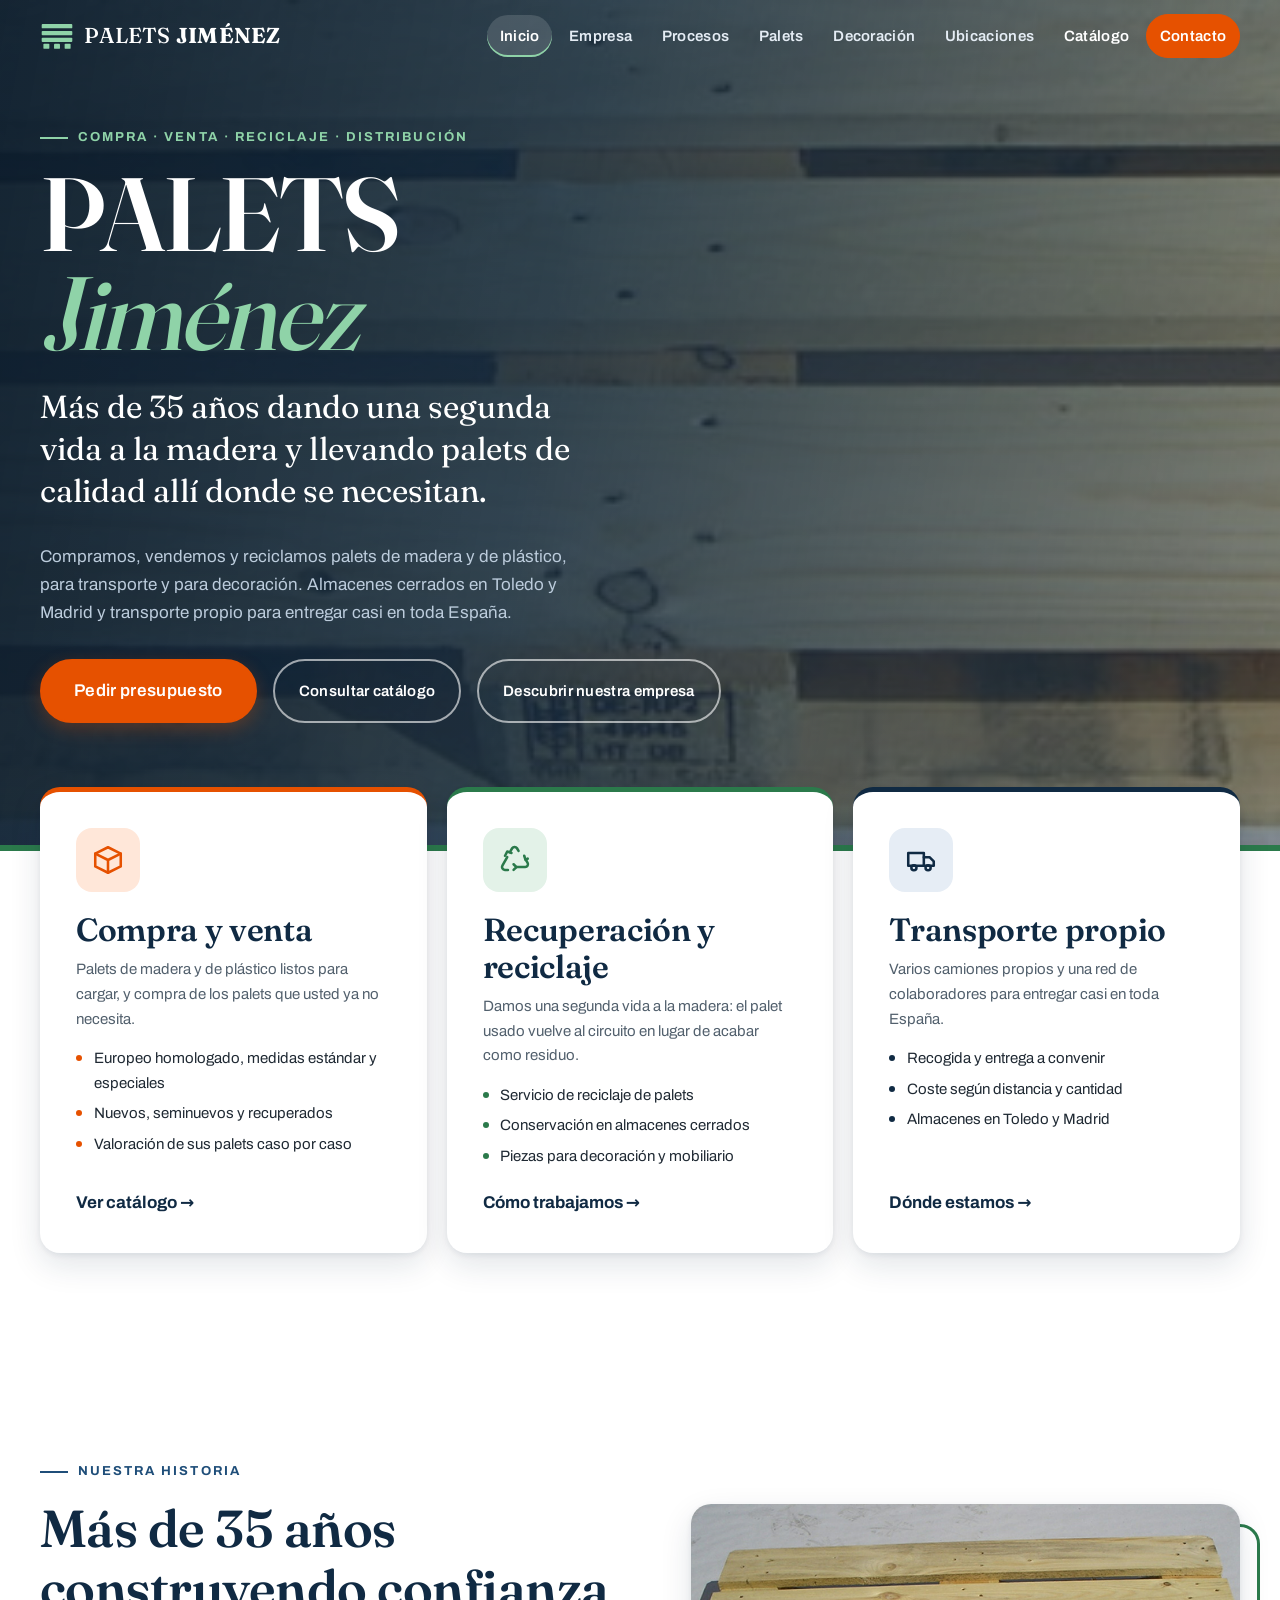
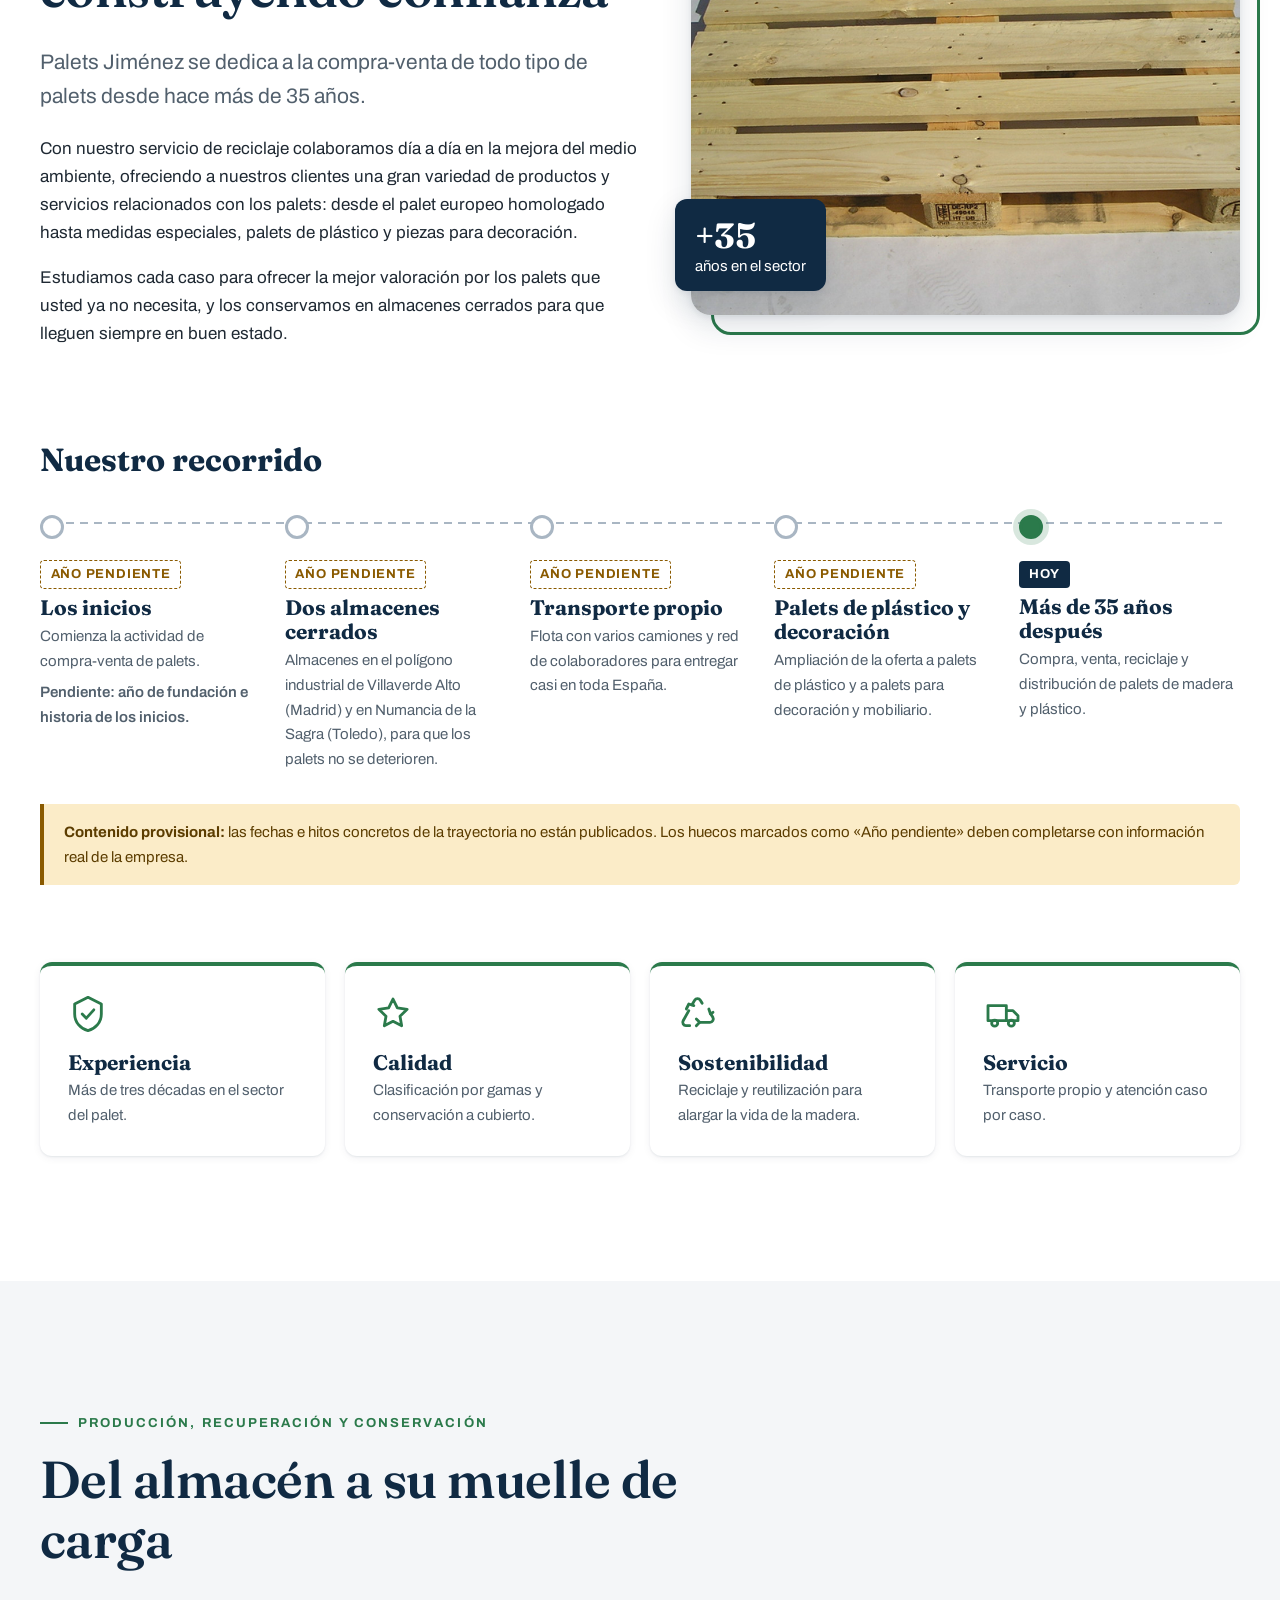
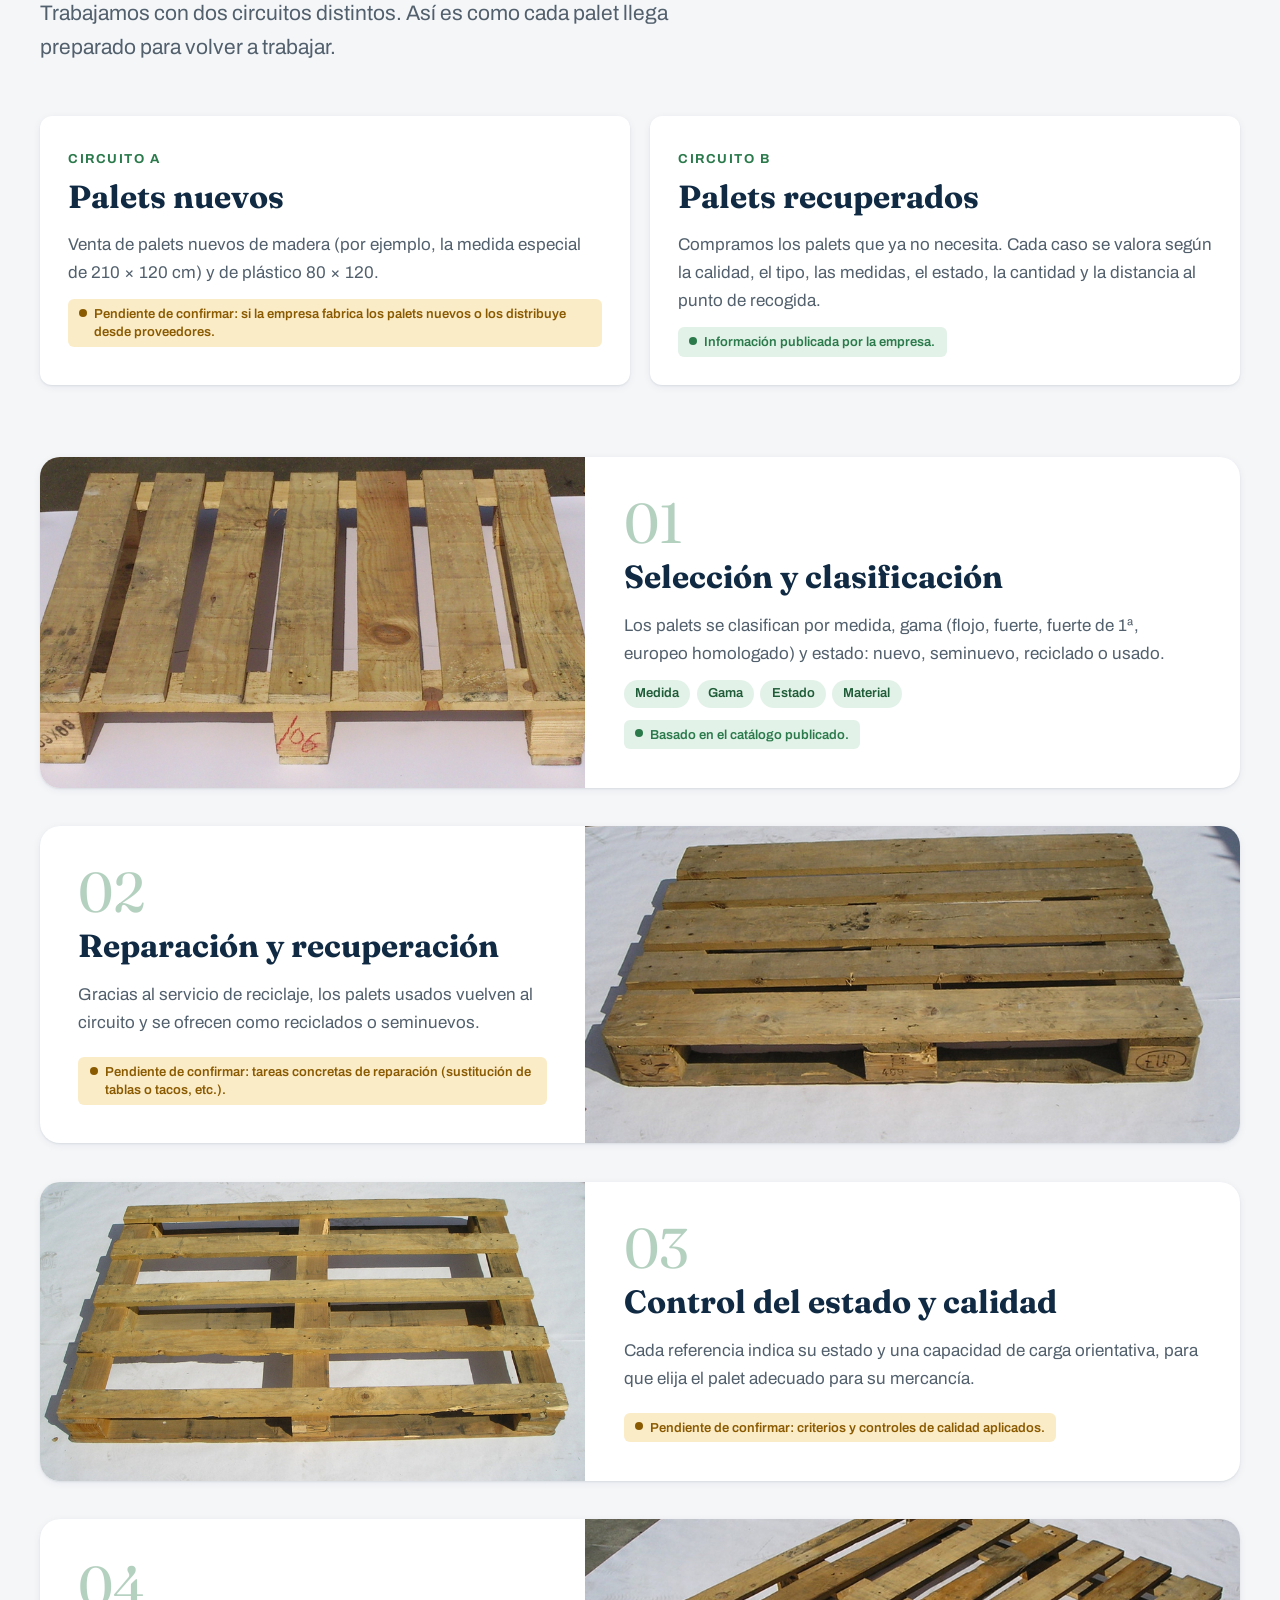
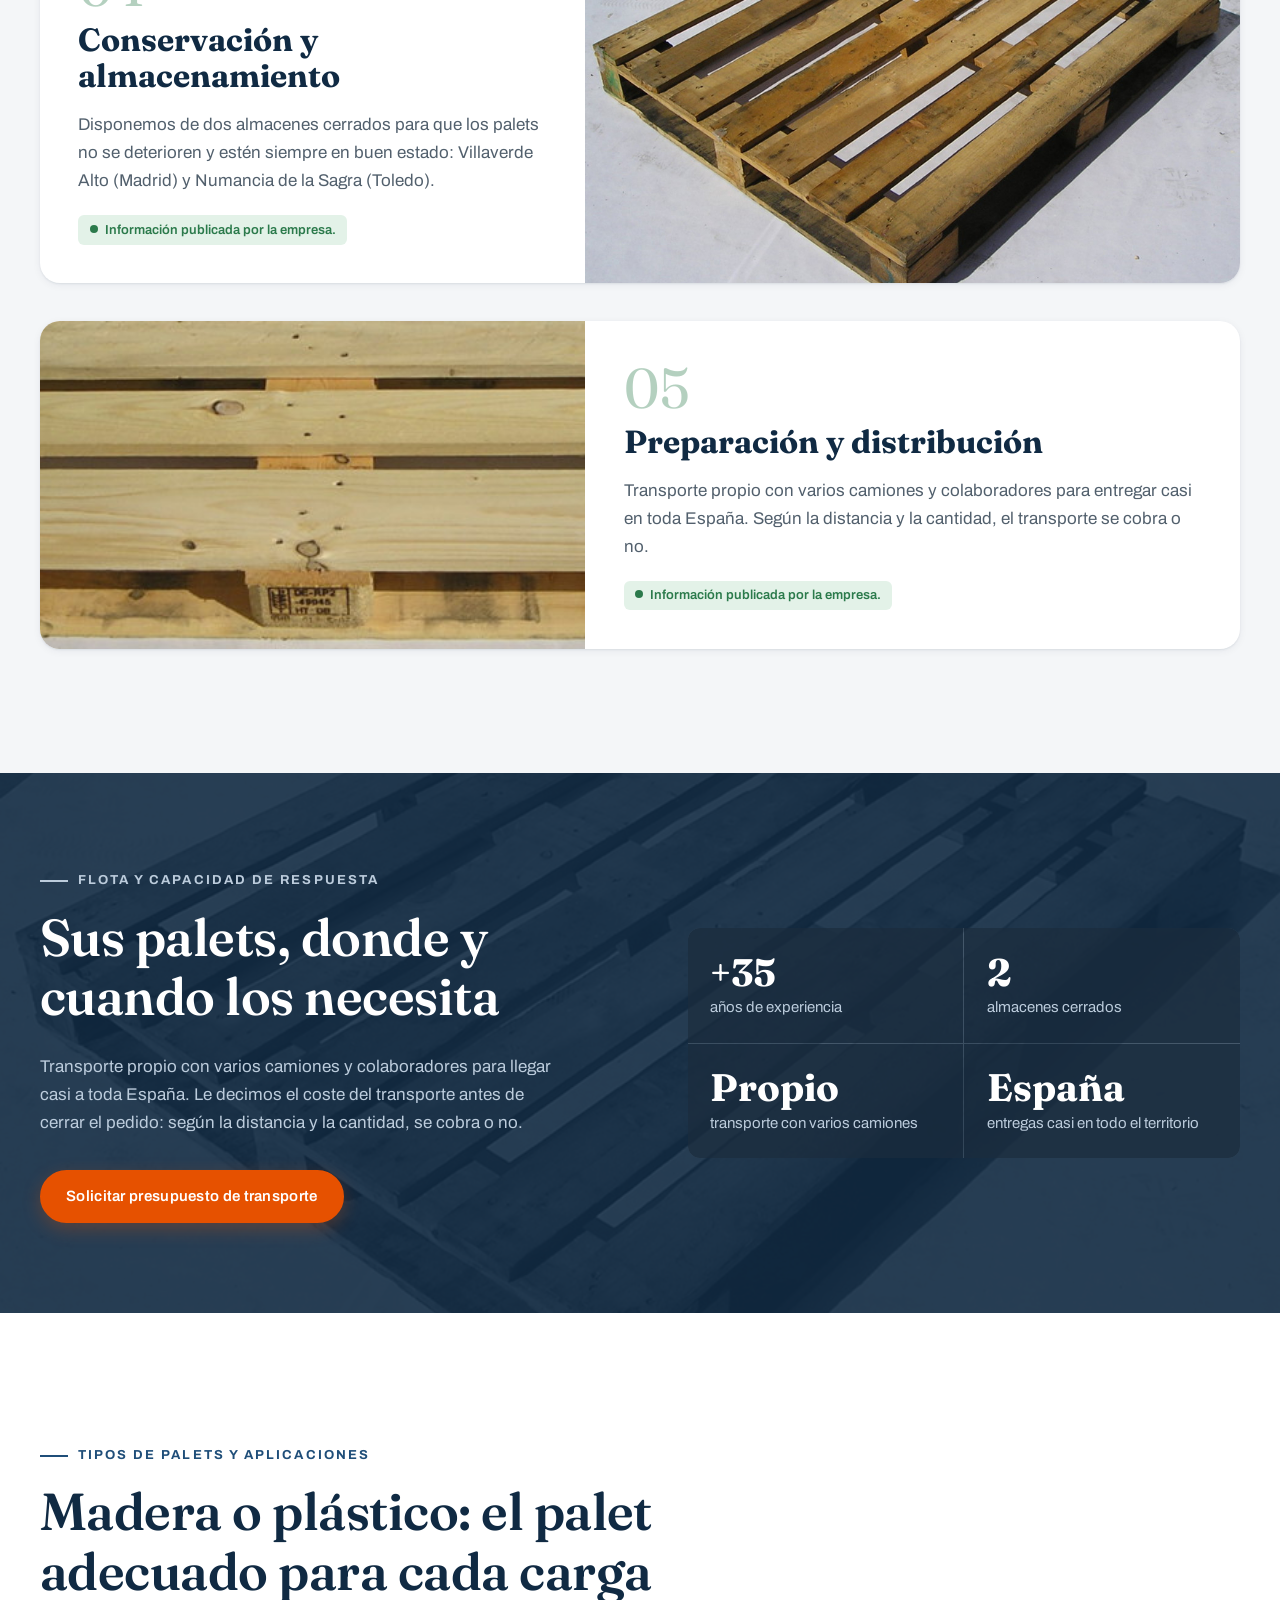
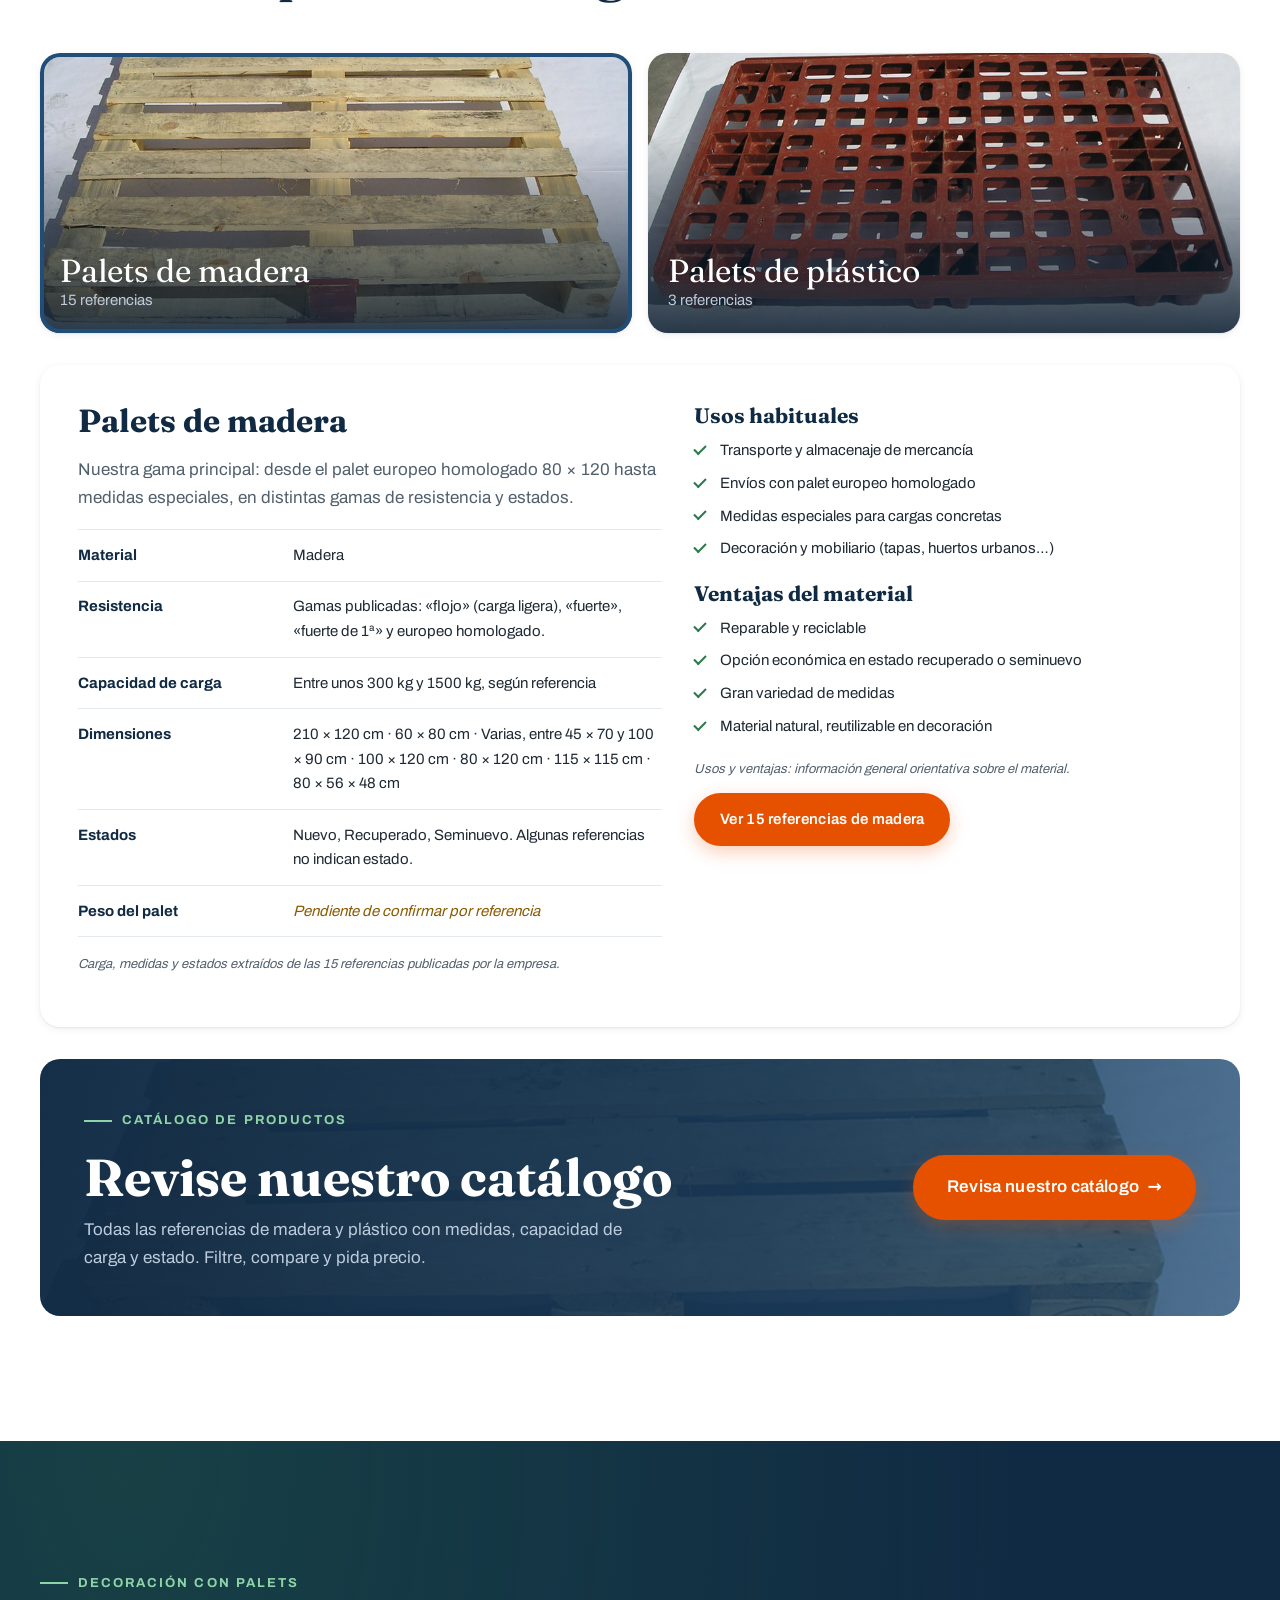
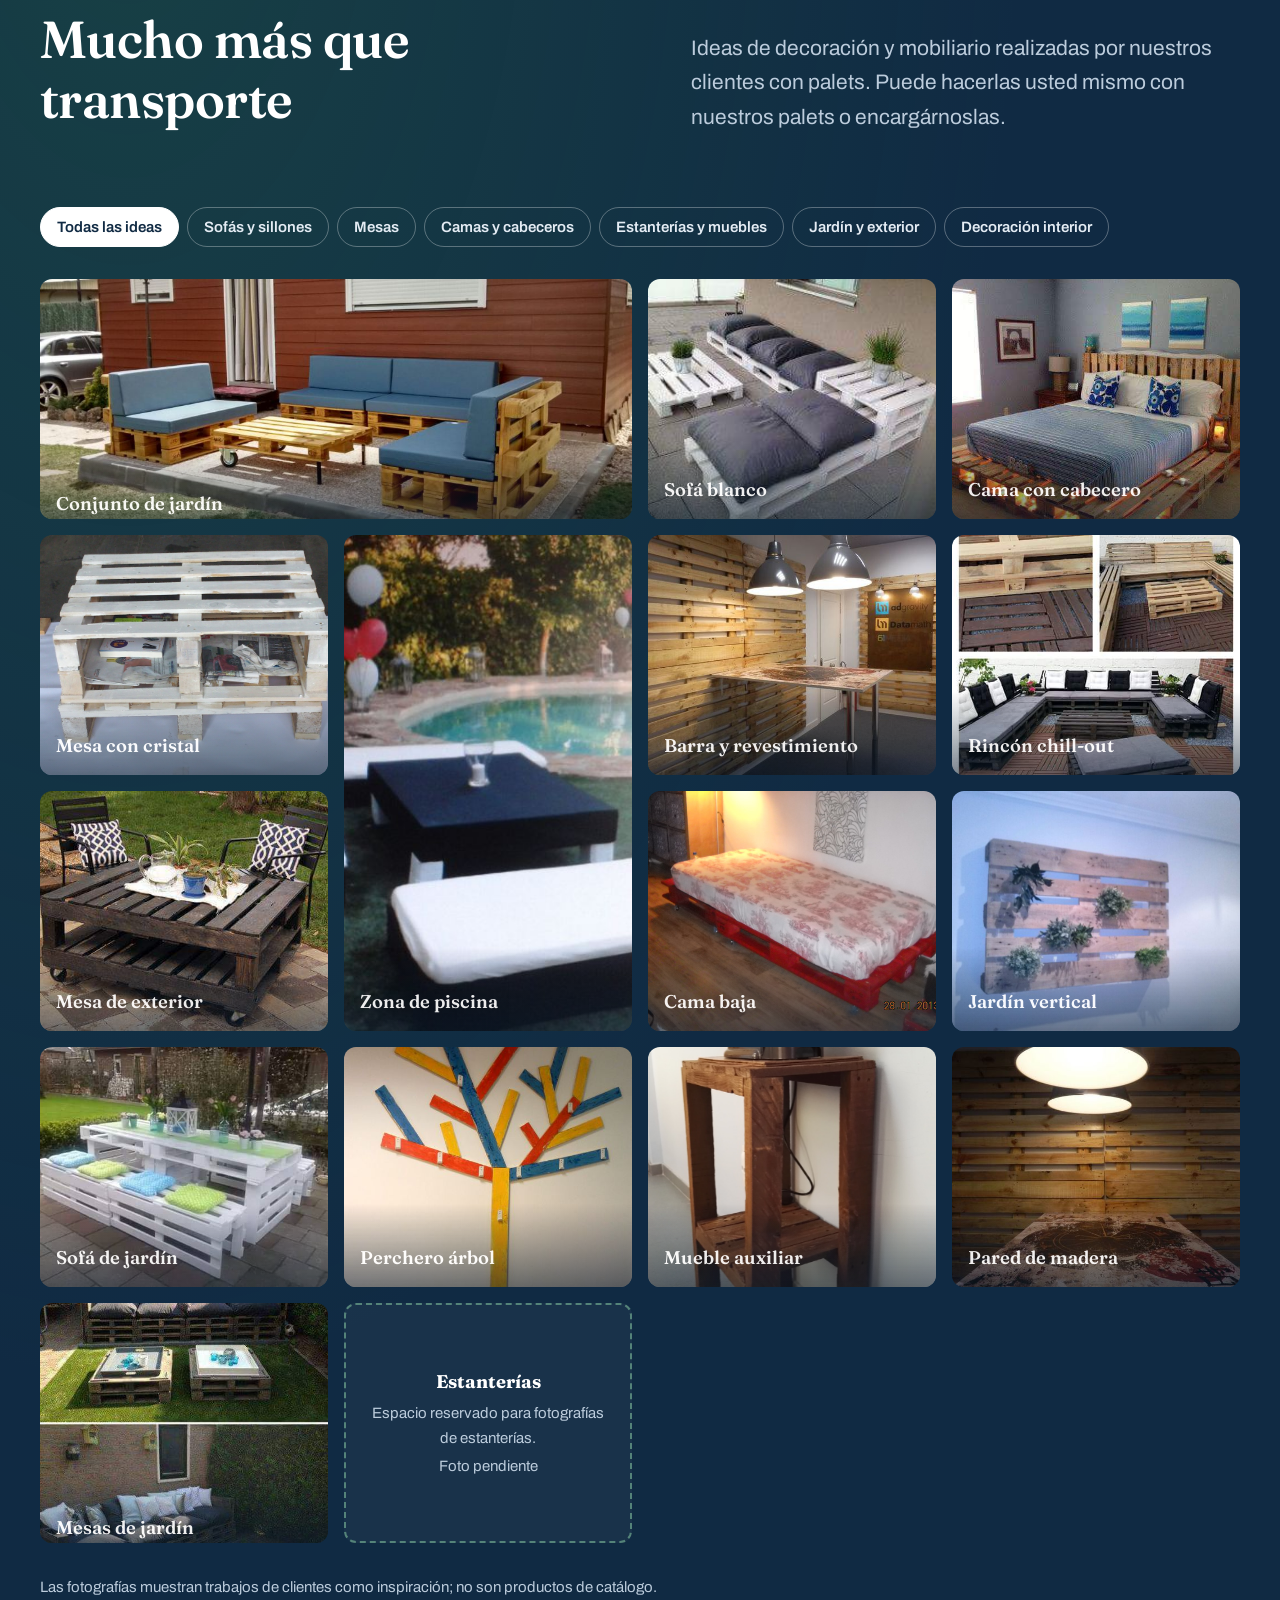
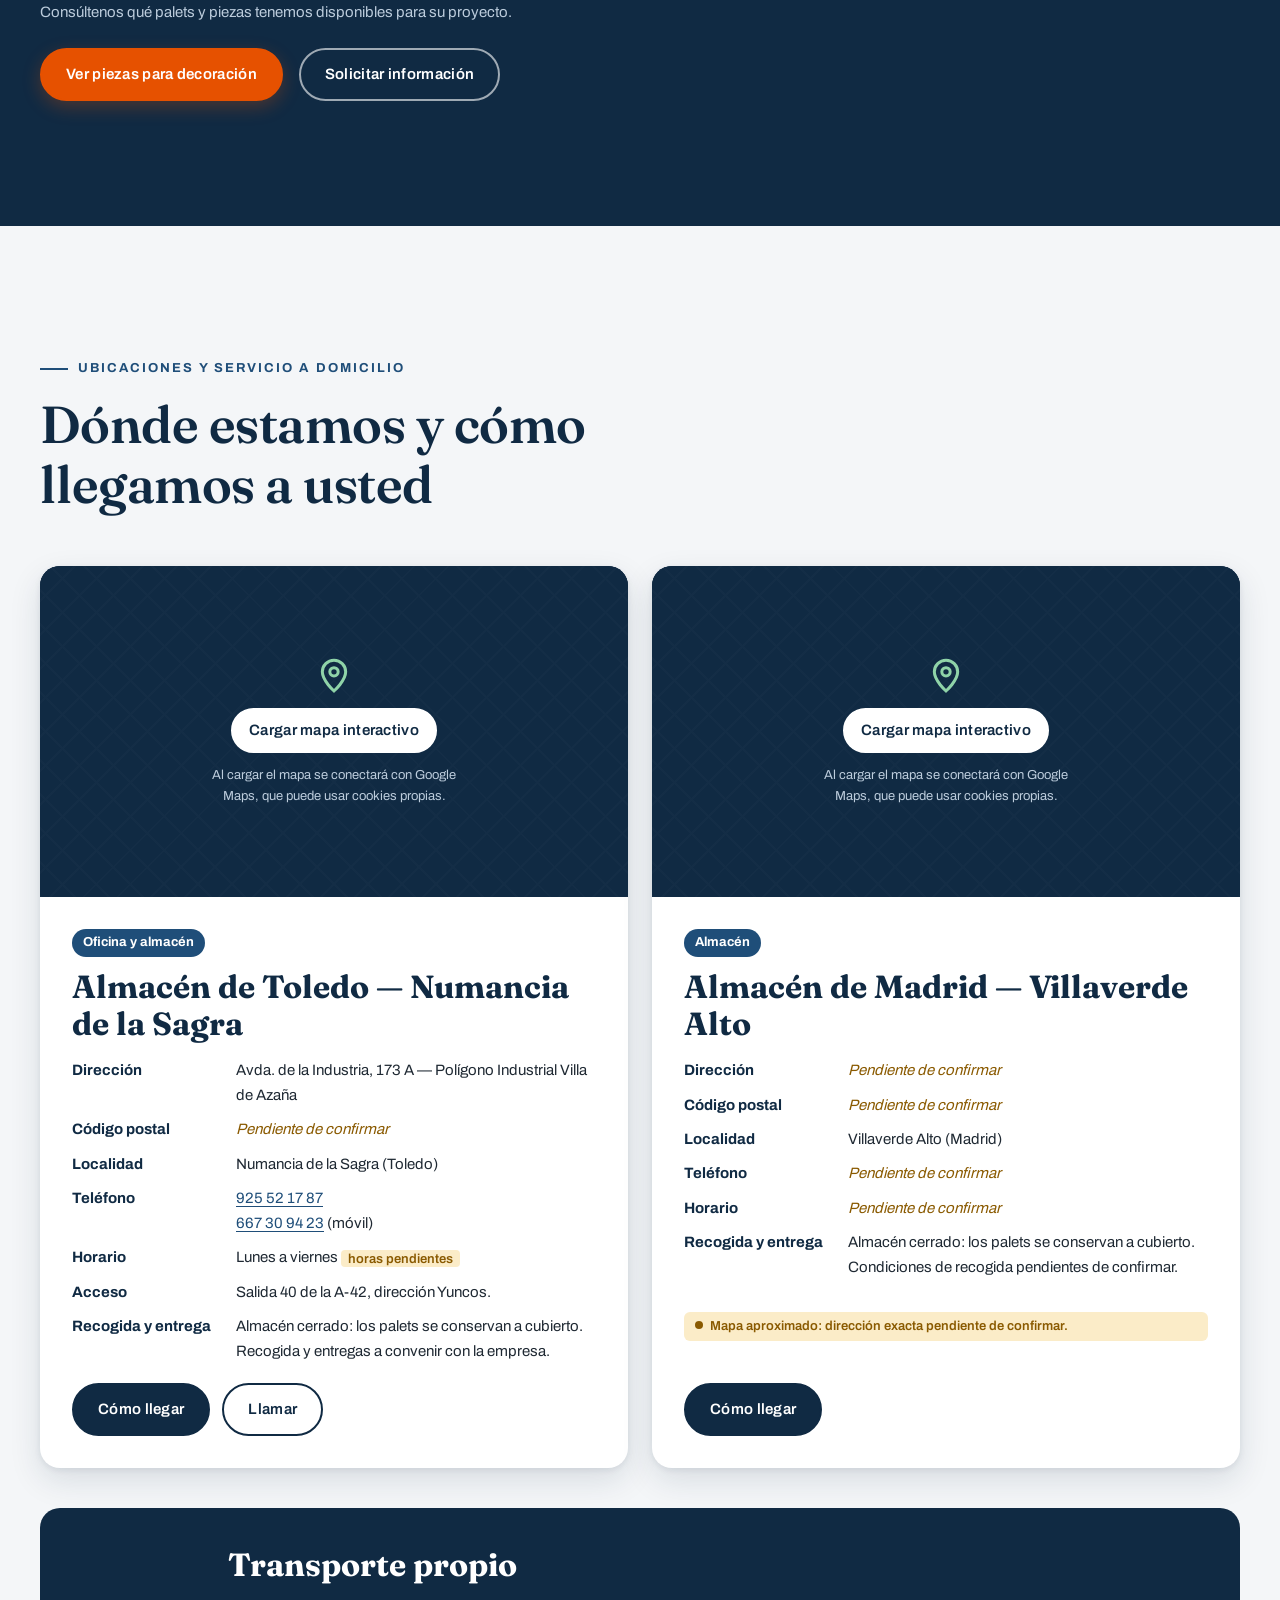
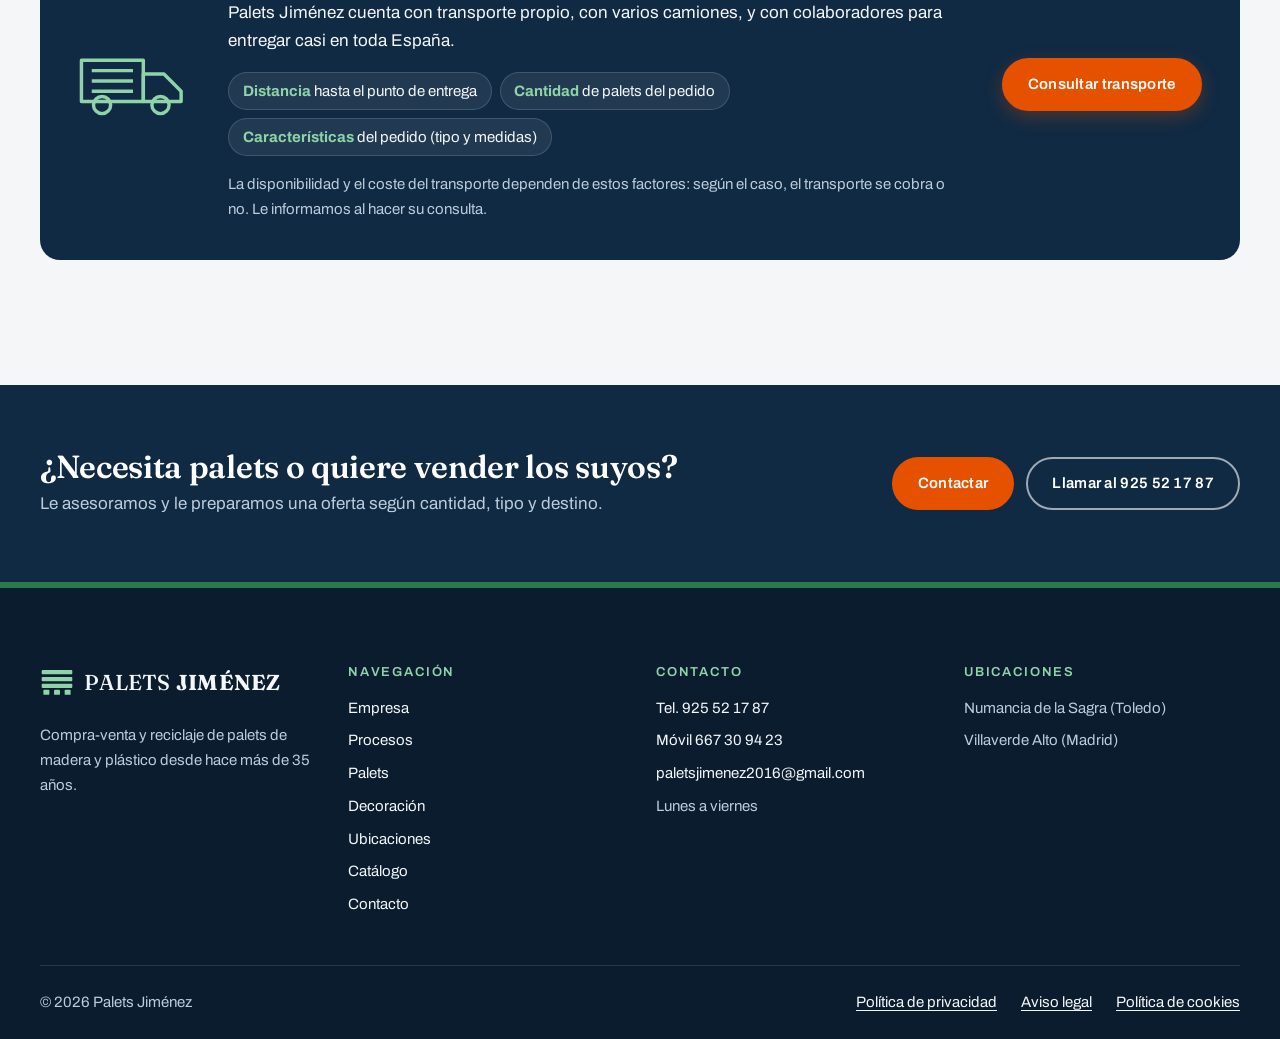
==== commit d2ebc33a: "Nueva paleta 360°: azul logístico, verde reciclaje y naranja para acciones - tokens.css: base blanco" ====
--- a/index.html
+++ b/index.html
@@ -5,7 +5,7 @@
   <meta name="viewport" content="width=device-width, initial-scale=1">
   <title>Palets Jiménez · Compra, venta y reciclaje de palets de madera y plástico</title>
   <meta name="description" content="Palets Jiménez: más de 35 años en la compra-venta y reciclaje de palets de madera y plástico. Almacenes en Numancia de la Sagra (Toledo) y Villaverde Alto (Madrid). Transporte propio.">
-  <meta name="theme-color" content="#5F4A32">
+  <meta name="theme-color" content="#102A43">
   <!-- Versión de vista previa: quitar "noindex" cuando se publique en el dominio oficial -->
   <meta name="robots" content="noindex, nofollow">
   <link rel="canonical" href="https://www.paletsjimenez.com/">
@@ -21,6 +21,7 @@
   <link rel="stylesheet" href="css/base.css">
   <link rel="stylesheet" href="css/components.css">
   <link rel="stylesheet" href="css/sections.css">
+  <link rel="stylesheet" href="css/roles.css">
   <script type="application/ld+json">
   {
     "@context": "https://schema.org",
@@ -58,18 +59,51 @@
           <p class="hero__lead">Más de 35 años dando una segunda vida a la madera y llevando palets de calidad allí donde se necesitan.</p>
           <p class="hero__text">Compramos, vendemos y reciclamos palets de madera y de plástico, para transporte y para decoración. Almacenes cerrados en Toledo y Madrid y transporte propio para entregar casi en toda España.</p>
           <div class="hero__actions">
-            <a class="btn btn--primary" href="#empresa">Descubrir nuestra empresa</a>
+            <a class="btn btn--primary btn--lg" href="contacto.html?tipo=Compra%20de%20palets">Pedir presupuesto</a>
             <a class="btn btn--ghost-light" href="catalogo.html">Consultar catálogo</a>
-          </div>
-        </div>
-        <ul class="hero__facts" aria-label="Datos clave">
-          <li><strong>+35</strong><span>años de experiencia</span></li>
-          <li><strong>2</strong><span>almacenes cerrados</span></li>
-          <li><strong>Propio</strong><span>transporte con varios camiones</span></li>
-          <li><strong>2</strong><span>materiales: madera y plástico</span></li>
-        </ul>
-      </div>
-      <a class="hero__scroll" href="#empresa" aria-label="Ir a la sección Empresa"><span aria-hidden="true"></span></a>
+            <a class="btn btn--ghost-light" href="#empresa">Descubrir nuestra empresa</a>
+          </div>
+        </div>
+      </div>
+    </section>
+
+    <!-- ============ SERVICIOS: 3 pilares ============ -->
+    <section class="services" aria-label="Nuestros servicios">
+      <div class="container services__grid">
+        <article class="service service--venta reveal">
+          <div class="service__icon" aria-hidden="true"><svg viewBox="0 0 24 24"><path d="M3 7.5 12 3l9 4.5v9L12 21l-9-4.5v-9Z"/><path d="m3 7.5 9 4.5 9-4.5M12 12v9"/></svg></div>
+          <h2>Compra y venta</h2>
+          <p>Palets de madera y de plástico listos para cargar, y compra de los palets que usted ya no necesita.</p>
+          <ul>
+            <li>Europeo homologado, medidas estándar y especiales</li>
+            <li>Nuevos, seminuevos y recuperados</li>
+            <li>Valoración de sus palets caso por caso</li>
+          </ul>
+          <a class="service__link" href="catalogo.html">Ver catálogo →</a>
+        </article>
+        <article class="service service--eco reveal">
+          <div class="service__icon" aria-hidden="true"><svg viewBox="0 0 24 24"><path d="M7 19H4.8a2 2 0 0 1-1.7-3l3.4-6"/><path d="m11 19 2-2-2-2"/><path d="M13 17h6.2a2 2 0 0 0 1.7-3l-1.3-2.2"/><path d="m14.5 5.6-1.1-1.9a2 2 0 0 0-3.4 0L8.4 6.4"/><path d="m5 9 1.5-3 3 1"/><path d="m21 11-1.5 1-1-3"/></svg></div>
+          <h2>Recuperación y reciclaje</h2>
+          <p>Damos una segunda vida a la madera: el palet usado vuelve al circuito en lugar de acabar como residuo.</p>
+          <ul>
+            <li>Servicio de reciclaje de palets</li>
+            <li>Conservación en almacenes cerrados</li>
+            <li>Piezas para decoración y mobiliario</li>
+          </ul>
+          <a class="service__link" href="#procesos">Cómo trabajamos →</a>
+        </article>
+        <article class="service service--transporte reveal">
+          <div class="service__icon" aria-hidden="true"><svg viewBox="0 0 24 24"><path d="M3 7h11v9H3z"/><path d="M14 10h4l3 3v3h-7"/><circle cx="7" cy="17.5" r="1.8"/><circle cx="17" cy="17.5" r="1.8"/></svg></div>
+          <h2>Transporte propio</h2>
+          <p>Varios camiones propios y una red de colaboradores para entregar casi en toda España.</p>
+          <ul>
+            <li>Recogida y entrega a convenir</li>
+            <li>Coste según distancia y cantidad</li>
+            <li>Almacenes en Toledo y Madrid</li>
+          </ul>
+          <a class="service__link" href="#ubicaciones">Dónde estamos →</a>
+        </article>
+      </div>
     </section>
 
     <!-- ============ 2. HISTORIA ============ -->
@@ -213,6 +247,24 @@
             </div>
           </li>
         </ol>
+      </div>
+    </section>
+
+    <!-- ============ BANNER DE CONFIANZA / FLOTA ============ -->
+    <section class="fleet" aria-labelledby="fleet-title">
+      <div class="container fleet__inner">
+        <div class="reveal">
+          <p class="eyebrow eyebrow--light">Flota y capacidad de respuesta</p>
+          <h2 id="fleet-title">Sus palets, donde y cuando los necesita</h2>
+          <p>Transporte propio con varios camiones y colaboradores para llegar casi a toda España. Le decimos el coste del transporte antes de cerrar el pedido: según la distancia y la cantidad, se cobra o no.</p>
+          <a class="btn btn--primary" href="contacto.html?tipo=Transporte%20y%20entregas">Solicitar presupuesto de transporte</a>
+        </div>
+        <ul class="fleet__stats reveal" aria-label="Datos clave">
+          <li><strong>+35</strong><span>años de experiencia</span></li>
+          <li><strong>2</strong><span>almacenes cerrados</span></li>
+          <li><strong>Propio</strong><span>transporte con varios camiones</span></li>
+          <li><strong>España</strong><span>entregas casi en todo el territorio</span></li>
+        </ul>
       </div>
     </section>
 
--- a/css/tokens.css
+++ b/css/tokens.css
@@ -1,9 +1,10 @@
 /* =========================================================
-   TOKENS DE DISEÑO — Palets Jiménez
-   Paleta tomada de la web actual (valores medidos en paletsjimenez.com):
-   - #B29068 fondo beige tostado        - #9E340F naranja rojizo (botón activo, marco)
-   - #FFF7F1 crema (área de contenido)  - #693B18 marrón oscuro (títulos)
-   - #5F4A32 marrón tierra              - #F5EBE7 crema rosado (texto sobre botón)
+   TOKENS DE DISEÑO — Palets Jiménez · Paleta "360° Logística y Sostenibilidad"
+   - Base neutra (60 %): blanco #FFFFFF y gris humo #F4F6F8
+   - Azul marino logístico (20 %) #102A43: cabecera, pie, títulos, banners → transporte
+   - Verde bosque (10 %) #2B7A4B: iconos, sellos y reciclaje → recuperación ecológica
+   - Naranja industrial (10 %) #E65100: SOLO botones de acción → compra-venta
+   El marrón de la madera aparece de forma natural en las fotografías.
    ========================================================= */
 @font-face {
   font-family: 'Archivo';
@@ -17,36 +18,56 @@
 }
 
 :root {
-  /* Marrón tierra */
-  --earth-950: #1f150d;
-  --earth-900: #2e2015;
-  --earth-800: #3e2c1d;
-  --earth-700: #5f4a32;
-  --earth-600: #7a6146;
-  /* Beige tostado */
-  --tan-500: #b29068;
-  --tan-400: #c4a682;
-  --tan-300: #d8c2a4;
-  --tan-200: #e9dcc8;
-  /* Crema */
-  --cream-100: #fff7f1;
-  --cream-200: #f5ebe7;
-  --cream-300: #efe2d6;
-  /* Naranja rojizo oscuro */
-  --rust-700: #7d290b;
-  --rust-600: #9e340f;
-  --rust-500: #b8471c;
-  --rust-200: #f3d3c3;
-  /* Marrón oscuro (texto) */
-  --brown-800: #4a2a11;
-  --brown-700: #693b18;
-  /* Acento cálido presente en la web actual (uso puntual) */
-  --amber-300: #ffa867;
+  /* Azul marino logístico */
+  --navy-950: #0a1c2e;
+  --navy-900: #102a43;
+  --navy-800: #183a5a;
+  --navy-700: #243b53;
+  --navy-600: #1f4e79;
+  --navy-500: #2f6aa3;
+  --navy-300: #9fb3c8;
+  --navy-200: #bcccdc;
+  /* Verde bosque */
+  --green-700: #1f5c38;
+  --green-600: #2b7a4b;
+  --green-300: #8fd3a8;
+  --green-100: #e3f2e8;
+  /* Naranja industrial (botones de acción) */
+  --orange-700: #b83f00;
+  --orange-600: #e65100;
+  --orange-100: #ffe7d9;
+  /* Neutros */
+  --white: #ffffff;
+  --smoke: #f4f6f8;
+  --gray-200: #e4e9ee;
+  --gray-300: #d0d8e0;
+  --gray-400: #a9b6c3;
 
-  --text: #33241a;
-  --text-muted: #6d5a49;
-  --ok: #4f6b2f;
-  --ok-bg: #e7ecd9;
+  /* ---- Alias heredados (los estilos existentes los usan) ---- */
+  --earth-950: var(--navy-950);
+  --earth-900: var(--navy-900);
+  --earth-800: var(--navy-900);
+  --earth-700: var(--navy-700);
+  --earth-600: var(--navy-600);
+  --tan-500: var(--gray-400);
+  --tan-400: var(--gray-400);
+  --tan-300: var(--navy-200);
+  --tan-200: var(--gray-200);
+  --cream-100: var(--white);
+  --cream-200: var(--smoke);
+  --cream-300: var(--gray-200);
+  --rust-700: var(--navy-900);   /* acento interactivo no comercial → azul */
+  --rust-600: var(--navy-600);
+  --rust-500: var(--navy-500);
+  --rust-200: var(--navy-200);
+  --brown-800: var(--navy-950);
+  --brown-700: var(--navy-900);
+  --amber-300: var(--green-300); /* acento claro sobre fondos oscuros */
+
+  --text: #1f2933;
+  --text-muted: #52606d;
+  --ok: var(--green-600);
+  --ok-bg: var(--green-100);
   --pending: #8a5a00;
   --pending-bg: #fbecc8;
 
@@ -64,9 +85,9 @@
   --radius-sm: 6px;
   --radius: 12px;
   --radius-lg: 20px;
-  --shadow-sm: 0 1px 2px rgb(46 32 21 / .08), 0 2px 8px rgb(46 32 21 / .06);
-  --shadow: 0 2px 6px rgb(46 32 21 / .08), 0 12px 32px rgb(46 32 21 / .12);
-  --shadow-lg: 0 24px 60px rgb(31 21 13 / .28);
+  --shadow-sm: 0 1px 2px rgb(16 42 67 / .08), 0 2px 8px rgb(16 42 67 / .06);
+  --shadow: 0 2px 6px rgb(16 42 67 / .08), 0 12px 32px rgb(16 42 67 / .12);
+  --shadow-lg: 0 24px 60px rgb(10 28 46 / .3);
 
   --container: 1200px;
   --gutter: clamp(1rem, .5rem + 2.5vw, 2.5rem);
--- a/css/components.css
+++ b/css/components.css
@@ -12,11 +12,11 @@
 }
 .btn:hover { transform: translateY(-2px); }
 .btn:active { transform: none; }
-.btn--primary { --_bg: var(--rust-600); --_fg: var(--cream-100); --_bd: var(--rust-600); box-shadow: 0 6px 18px rgb(158 52 15 / .28); }
+.btn--primary { --_bg: var(--rust-600); --_fg: var(--cream-100); --_bd: var(--rust-600); box-shadow: 0 6px 18px rgb(31 78 121 / .28); }
 .btn--primary:hover { --_bg: var(--rust-700); --_bd: var(--rust-700); color: #fff; }
 .btn--outline { --_fg: var(--rust-600); --_bd: var(--rust-600); }
 .btn--outline:hover { --_bg: var(--rust-600); color: var(--cream-100); }
-.btn--ghost-light { --_fg: var(--cream-100); --_bd: rgb(255 247 241 / .6); }
+.btn--ghost-light { --_fg: var(--cream-100); --_bd: rgb(255 255 255 / .6); }
 .btn--ghost-light:hover { --_bg: var(--cream-100); color: var(--brown-700); --_bd: var(--cream-100); }
 .btn--text { min-height: 40px; padding: .5rem .75rem; --_fg: var(--rust-600); text-decoration: underline; text-underline-offset: 3px; }
 .btn--text:hover { transform: none; color: var(--rust-700); }
@@ -49,8 +49,8 @@
 .section--cream { background: var(--cream-100); }
 .section--tan {
   background:
-    linear-gradient(180deg, rgb(255 247 241 / .0), rgb(255 247 241 / .0)),
-    repeating-linear-gradient(180deg, transparent 0 46px, rgb(95 74 50 / .05) 46px 48px),
+    linear-gradient(180deg, rgb(255 255 255 / .0), rgb(255 255 255 / .0)),
+    repeating-linear-gradient(180deg, transparent 0 46px, rgb(36 59 83 / .05) 46px 48px),
     var(--tan-200);
 }
 .section--earth { background: var(--earth-800); color: var(--cream-200); }
@@ -79,7 +79,7 @@
 .chips { display: flex; flex-wrap: wrap; gap: .5rem; margin-bottom: 2rem; }
 .chip {
   min-height: 40px; padding: .4rem 1rem; border-radius: 999px; cursor: pointer;
-  border: 1.5px solid rgb(255 247 241 / .3); background: transparent; color: var(--cream-200);
+  border: 1.5px solid rgb(255 255 255 / .3); background: transparent; color: var(--cream-200);
   font-size: var(--fs-sm); font-weight: 600; transition: background .2s, color .2s, border-color .2s;
 }
 .chip:hover { border-color: var(--amber-300); }
@@ -95,7 +95,7 @@
 }
 .field textarea { resize: vertical; min-height: 130px; }
 .field input:focus, .field select:focus, .field textarea:focus {
-  outline: none; border-color: var(--rust-600); box-shadow: 0 0 0 3px rgb(158 52 15 / .18);
+  outline: none; border-color: var(--rust-600); box-shadow: 0 0 0 3px rgb(31 78 121 / .18);
 }
 .field [aria-invalid="true"] { border-color: #b3261e !important; background: #fff6f5 !important; }
 .field__error { margin: 0; min-height: 0; font-size: var(--fs-xs); font-weight: 600; color: #b3261e; }
@@ -117,7 +117,7 @@
   border: 0; border-radius: var(--radius-lg); background: var(--cream-100); color: var(--text);
   box-shadow: var(--shadow-lg); overflow: auto;
 }
-.modal::backdrop { background: rgb(31 21 13 / .7); backdrop-filter: blur(3px); }
+.modal::backdrop { background: rgb(10 28 46 / .7); backdrop-filter: blur(3px); }
 .modal[open] { animation: modal-in .3s var(--ease); }
 @keyframes modal-in { from { opacity: 0; transform: translateY(16px) scale(.98); } }
 .modal__inner { position: relative; padding: clamp(1.25rem, 3vw, 2.5rem); }
--- a/css/sections.css
+++ b/css/sections.css
@@ -3,7 +3,7 @@
   position: fixed; inset: 0 0 auto; z-index: 100; height: var(--header-h);
   color: var(--cream-100); transition: background .3s, box-shadow .3s, height .3s;
 }
-.site-header.is-scrolled { background: rgb(46 32 21 / .94); backdrop-filter: blur(10px); box-shadow: 0 4px 20px rgb(0 0 0 / .18); }
+.site-header.is-scrolled { background: rgb(16 42 67 / .94); backdrop-filter: blur(10px); box-shadow: 0 4px 20px rgb(0 0 0 / .18); }
 .site-header__inner { height: 100%; display: flex; align-items: center; justify-content: space-between; gap: 1rem; }
 .brand { display: inline-flex; align-items: center; gap: .65rem; color: inherit; text-decoration: none; }
 .brand:hover { color: inherit; }
@@ -20,15 +20,15 @@
   color: var(--cream-200); text-decoration: none; font-size: var(--fs-sm); font-weight: 600; letter-spacing: .02em;
   transition: color .2s, background .2s;
 }
-.site-nav a:hover { color: #fff; background: rgb(255 247 241 / .1); }
+.site-nav a:hover { color: #fff; background: rgb(255 255 255 / .1); }
 .site-nav a.is-active { background: var(--rust-600); color: #fff; }
-.site-nav__cta { border: 1.5px solid rgb(255 247 241 / .5); }
+.site-nav__cta { border: 1.5px solid rgb(255 255 255 / .5); }
 .nav-toggle { display: none; }
 
 @media (max-width: 1080px) {
   .nav-toggle {
     display: grid; place-items: center; width: 48px; height: 48px; border: 0; border-radius: 50%;
-    background: rgb(255 247 241 / .12); cursor: pointer; color: var(--cream-100);
+    background: rgb(255 255 255 / .12); cursor: pointer; color: var(--cream-100);
   }
   .nav-toggle__bars, .nav-toggle__bars::before, .nav-toggle__bars::after {
     display: block; width: 22px; height: 2px; background: currentColor; border-radius: 2px; transition: transform .3s, opacity .3s;
@@ -60,7 +60,7 @@
 .hero__bg {
   position: absolute; inset: 0; z-index: -1;
   background:
-    linear-gradient(100deg, rgb(31 21 13 / .94) 0%, rgb(46 32 21 / .82) 42%, rgb(95 74 50 / .45) 100%),
+    linear-gradient(100deg, rgb(10 28 46 / .94) 0%, rgb(16 42 67 / .82) 42%, rgb(36 59 83 / .45) 100%),
     url('../assets/img/hero-original.jpg') center 60% / cover no-repeat;
   transform: scale(1.05); animation: hero-zoom 18s ease-out forwards;
 }
@@ -80,14 +80,14 @@
 .hero__actions { display: flex; flex-wrap: wrap; gap: 1rem; margin-top: 2rem; }
 .hero__facts {
   display: grid; grid-template-columns: 1fr 1fr; gap: 1px; border-radius: var(--radius); overflow: hidden;
-  background: rgb(255 247 241 / .15); border: 1px solid rgb(255 247 241 / .15); backdrop-filter: blur(6px);
-}
-.hero__facts li { padding: 1.25rem; background: rgb(31 21 13 / .55); display: grid; gap: .1rem; }
+  background: rgb(255 255 255 / .15); border: 1px solid rgb(255 255 255 / .15); backdrop-filter: blur(6px);
+}
+.hero__facts li { padding: 1.25rem; background: rgb(10 28 46 / .55); display: grid; gap: .1rem; }
 .hero__facts strong { font-family: var(--font-display); font-size: clamp(1.6rem, 1.2rem + 1.5vw, 2.4rem); color: var(--amber-300); line-height: 1.1; }
 .hero__facts span { font-size: var(--fs-sm); color: var(--tan-300); }
 .hero__scroll {
   position: absolute; left: 50%; bottom: 1.5rem; translate: -50% 0; width: 28px; height: 44px;
-  border: 2px solid rgb(255 247 241 / .5); border-radius: 14px;
+  border: 2px solid rgb(255 255 255 / .5); border-radius: 14px;
 }
 .hero__scroll span { position: absolute; left: 50%; top: 8px; width: 4px; height: 8px; margin-left: -2px; background: var(--cream-100); border-radius: 2px; animation: scroll-dot 1.8s infinite; }
 @keyframes scroll-dot { 0% { opacity: 0; transform: translateY(0); } 40% { opacity: 1; } 100% { opacity: 0; transform: translateY(14px); } }
@@ -117,7 +117,7 @@
   content: ''; position: absolute; left: 0; top: 4px; width: 24px; height: 24px; border-radius: 50%;
   background: var(--cream-100); border: 3px solid var(--tan-500);
 }
-.timeline__item--now::before { background: var(--rust-600); border-color: var(--rust-600); box-shadow: 0 0 0 6px rgb(158 52 15 / .15); }
+.timeline__item--now::before { background: var(--rust-600); border-color: var(--rust-600); box-shadow: 0 0 0 6px rgb(31 78 121 / .15); }
 .timeline__year {
   display: inline-block; margin-bottom: .4rem; padding: .15rem .6rem; border-radius: 4px;
   font-size: var(--fs-xs); font-weight: 700; letter-spacing: .06em; text-transform: uppercase;
@@ -173,7 +173,7 @@
   isolation: isolate; box-shadow: var(--shadow-sm); outline-offset: 4px;
 }
 .type-tab img { position: absolute; inset: 0; z-index: -2; width: 100%; height: 100%; object-fit: cover; transition: transform .6s var(--ease), filter .3s; filter: saturate(.85); }
-.type-tab::before { content: ''; position: absolute; inset: 0; z-index: -1; background: linear-gradient(180deg, transparent 30%, rgb(31 21 13 / .85)); }
+.type-tab::before { content: ''; position: absolute; inset: 0; z-index: -1; background: linear-gradient(180deg, transparent 30%, rgb(10 28 46 / .85)); }
 .type-tab::after { content: ''; position: absolute; inset: 0; border: 4px solid transparent; border-radius: inherit; transition: border-color .2s; }
 .type-tab:hover img { transform: scale(1.05); }
 .type-tab[aria-selected="true"]::after { border-color: var(--rust-600); }
@@ -197,7 +197,7 @@
 
 /* ================= 5. DECORACIÓN ================= */
 .deco { background:
-  radial-gradient(ellipse at 10% 0%, rgb(158 52 15 / .25), transparent 50%),
+  radial-gradient(ellipse at 10% 0%, rgb(31 78 121 / .25), transparent 50%),
   var(--earth-800); }
 .gallery { display: grid; gap: 1rem; grid-template-columns: repeat(auto-fill, minmax(240px, 1fr)); grid-auto-rows: 240px; grid-auto-flow: dense; }
 .gallery__item { position: relative; border-radius: var(--radius); overflow: hidden; background: var(--earth-700); animation: fade-in .45s var(--ease); }
@@ -210,7 +210,7 @@
 .gallery__item img { width: 100%; height: 100%; object-fit: cover; transition: transform .7s var(--ease), filter .4s; }
 .gallery__item figcaption {
   position: absolute; inset: auto 0 0; padding: 2.5rem 1rem 1rem; color: #fff;
-  background: linear-gradient(180deg, transparent, rgb(31 21 13 / .9));
+  background: linear-gradient(180deg, transparent, rgb(10 28 46 / .9));
   transform: translateY(35%); opacity: .92; transition: transform .4s var(--ease), opacity .4s;
 }
 .gallery__item figcaption strong { display: block; font-family: var(--font-display); font-size: 1.15rem; font-weight: 600; }
@@ -221,7 +221,7 @@
 @media (hover: none) { .gallery__item figcaption { transform: none; } .gallery__item figcaption span { opacity: 1; } }
 .gallery__item--placeholder {
   display: grid; place-content: center; text-align: center; padding: 1.5rem; gap: .25rem;
-  border: 2px dashed rgb(255 168 103 / .5); background: rgb(255 247 241 / .04); color: var(--tan-300); font-size: var(--fs-sm);
+  border: 2px dashed rgb(143 211 168 / .5); background: rgb(255 255 255 / .04); color: var(--tan-300); font-size: var(--fs-sm);
 }
 .gallery__item--placeholder strong { font-family: var(--font-display); font-size: 1.15rem; color: var(--cream-100); }
 .deco__note { margin: 2rem 0 0; font-size: var(--fs-sm); color: var(--tan-300); max-width: 70ch; }
@@ -264,8 +264,8 @@
 .product__media img { width: 100%; height: 100%; object-fit: cover; transition: transform .6s var(--ease); }
 .product:hover .product__media img { transform: scale(1.05); }
 .product__badges { position: absolute; top: .75rem; left: .75rem; right: .75rem; display: flex; flex-wrap: wrap; gap: .35rem; }
-.badge { padding: .2rem .6rem; border-radius: 999px; font-size: .75rem; font-weight: 700; letter-spacing: .02em; background: rgb(255 247 241 / .95); color: var(--brown-700); box-shadow: var(--shadow-sm); }
-.badge--plastico { background: #2e3a46; color: #fff; }
+.badge { padding: .2rem .6rem; border-radius: 999px; font-size: .75rem; font-weight: 700; letter-spacing: .02em; background: rgb(255 255 255 / .95); color: var(--brown-700); box-shadow: var(--shadow-sm); }
+.badge--plastico { background: var(--navy-700); color: #fff; }
 .badge--madera { background: var(--brown-700); color: #fff; }
 .badge--nuevo { background: var(--ok); color: #fff; }
 .badge--seminuevo, .badge--recuperado { background: var(--amber-300); color: var(--earth-900); }
@@ -278,7 +278,7 @@
 .product__specs div { padding: .55rem .7rem; border-radius: var(--radius-sm); background: var(--cream-100); }
 .product__specs dt { font-size: .75rem; font-weight: 700; letter-spacing: .05em; text-transform: uppercase; color: var(--text-muted); }
 .product__specs dd { margin: 0; font-size: var(--fs-sm); font-weight: 600; color: var(--brown-700); line-height: 1.3; }
-.product__specs .is-load { background: #f7e6dd; }
+.product__specs .is-load { background: #e6edf5; }
 .product__specs .is-load dd { color: var(--rust-700); }
 .product__specs dd.pending { font-weight: 500; font-size: var(--fs-xs); }
 .product__foot { margin-top: auto; display: flex; align-items: center; justify-content: space-between; gap: .75rem; padding-top: 1rem; border-top: 1px dashed var(--tan-300); }
@@ -310,7 +310,7 @@
   position: absolute; inset: 0; display: grid; place-content: center; justify-items: center; gap: .75rem; padding: 1.5rem; text-align: center;
   color: var(--cream-100);
   background:
-    linear-gradient(rgb(46 32 21 / .82), rgb(46 32 21 / .82)),
+    linear-gradient(rgb(16 42 67 / .82), rgb(16 42 67 / .82)),
     repeating-linear-gradient(45deg, var(--earth-700) 0 2px, transparent 2px 24px),
     repeating-linear-gradient(-45deg, var(--earth-700) 0 2px, transparent 2px 24px), var(--earth-800);
 }
@@ -334,7 +334,7 @@
 .delivery h3 { font-family: var(--font-display); font-size: var(--fs-xl); color: var(--cream-100); }
 .delivery__icon svg { width: 110px; fill: none; stroke: var(--amber-300); stroke-width: 2; stroke-linejoin: round; }
 .delivery__factors { display: flex; flex-wrap: wrap; gap: .5rem; margin: 1rem 0; }
-.delivery__factors li { padding: .35rem .85rem; border-radius: 999px; background: rgb(255 247 241 / .08); border: 1px solid rgb(255 247 241 / .15); font-size: var(--fs-sm); }
+.delivery__factors li { padding: .35rem .85rem; border-radius: 999px; background: rgb(255 255 255 / .08); border: 1px solid rgb(255 255 255 / .15); font-size: var(--fs-sm); }
 .delivery__factors strong { color: var(--amber-300); }
 .delivery .muted { color: var(--tan-300); margin: 0; font-size: var(--fs-sm); }
 
@@ -375,7 +375,7 @@
 .site-footer a { color: var(--cream-200); text-decoration: none; }
 .site-footer a:hover { color: var(--amber-300); text-decoration: underline; }
 .site-footer .muted { color: var(--tan-500); }
-.site-footer__bottom { display: flex; flex-wrap: wrap; justify-content: space-between; gap: 1rem; margin-top: 3rem; padding-top: 1.5rem; border-top: 1px solid rgb(255 247 241 / .12); }
+.site-footer__bottom { display: flex; flex-wrap: wrap; justify-content: space-between; gap: 1rem; margin-top: 3rem; padding-top: 1.5rem; border-top: 1px solid rgb(255 255 255 / .12); }
 .site-footer__bottom p { margin: 0; }
 .legal-links { display: flex !important; flex-wrap: wrap; gap: .5rem 1.5rem !important; }
 .site-footer .link { color: var(--cream-200); }
@@ -399,7 +399,7 @@
   position: relative; padding: calc(var(--header-h) + clamp(2.5rem, 6vw, 4.5rem)) 0 clamp(2.5rem, 5vw, 4rem);
   color: var(--cream-100); overflow: hidden; isolation: isolate;
   background:
-    linear-gradient(100deg, rgb(31 21 13 / .95) 0%, rgb(46 32 21 / .86) 55%, rgb(95 74 50 / .6) 100%),
+    linear-gradient(100deg, rgb(10 28 46 / .95) 0%, rgb(16 42 67 / .86) 55%, rgb(36 59 83 / .6) 100%),
     url('../assets/img/hero-original.jpg') center 60% / cover no-repeat, var(--earth-900);
   border-bottom: 6px solid var(--rust-600);
 }
@@ -431,7 +431,7 @@
   display: grid; gap: 1.5rem; align-items: center; margin-top: 2rem; padding: clamp(1.5rem, 4vw, 2.75rem);
   border-radius: var(--radius-lg); color: var(--cream-200); overflow: hidden; isolation: isolate; position: relative;
   background:
-    linear-gradient(100deg, rgb(46 32 21 / .96) 0%, rgb(62 44 29 / .9) 60%, rgb(158 52 15 / .75) 100%),
+    linear-gradient(100deg, rgb(16 42 67 / .96) 0%, rgb(24 58 90 / .9) 60%, rgb(31 78 121 / .75) 100%),
     url('../assets/img/productos/m-013.jpg') center / cover no-repeat;
 }
 @media (min-width: 800px) { .catalog-cta { grid-template-columns: 1fr auto; } }
--- a/css/roles.css
+++ b/css/roles.css
@@ -0,0 +1,100 @@
+/* =========================================================
+   ROLES DE COLOR — se carga después del resto de hojas.
+   Naranja = acción comercial · Verde = sostenibilidad · Azul = estructura y transporte
+   ========================================================= */
+
+/* ---------- Botones ---------- */
+.btn--primary {           /* Acción comercial: pedir presupuesto, comprar, consultar */
+  --_bg: var(--orange-600); --_fg: #fff; --_bd: var(--orange-600);
+  box-shadow: 0 6px 18px rgb(230 81 0 / .28);
+}
+.btn--primary:hover { --_bg: var(--orange-700); --_bd: var(--orange-700); color: #fff; }
+.btn--navy { --_bg: var(--navy-900); --_fg: #fff; --_bd: var(--navy-900); }
+.btn--navy:hover { --_bg: var(--navy-600); --_bd: var(--navy-600); color: #fff; }
+.btn--light { --_bg: #fff; --_fg: var(--navy-900); --_bd: #fff; }
+.btn--light:hover { --_bg: var(--smoke); color: var(--navy-900); }
+.btn--outline { --_fg: var(--navy-900); --_bd: var(--navy-900); }
+.btn--outline:hover { --_bg: var(--navy-900); color: #fff; }
+
+/* ---------- Estructura (azul) ---------- */
+.section--tan { background: var(--smoke); }
+.site-header.is-scrolled, .site-header:has(.site-nav.is-open) { background: rgb(16 42 67 / .96); }
+.brand__mark, .site-header .brand__mark, .brand--light .brand__mark { fill: var(--green-300); }
+.site-nav a { color: #e4ecf4; }
+.site-nav a.is-active { background: rgb(255 255 255 / .14); color: #fff; box-shadow: inset 0 -2px 0 var(--green-300); }
+.site-nav a.site-nav__page:not(.is-active):not(.site-nav__cta) { color: #fff; }
+.site-nav a.site-nav__cta { background: var(--orange-600); border-color: var(--orange-600); color: #fff; }
+.site-nav a.site-nav__cta:hover, .site-nav a.site-nav__cta.is-active { background: var(--orange-700); border-color: var(--orange-700); box-shadow: none; }
+.hero__bg::after, .page-hero { border-color: var(--green-600); }
+.hero__bg::after { background: var(--green-600); }
+.site-footer { border-top-color: var(--green-600); }
+.price strong { color: var(--navy-900); }
+.closing { background: var(--navy-900); }
+.closing p { color: var(--navy-200); }
+.closing .btn--primary { --_bg: var(--orange-600); --_fg: #fff; --_bd: var(--orange-600); }
+.closing .btn--primary:hover { --_bg: var(--orange-700); --_bd: var(--orange-700); }
+.catalog-cta { background: linear-gradient(100deg, rgb(16 42 67 / .97) 0%, rgb(24 58 90 / .9) 60%, rgb(31 78 121 / .7) 100%), url('../assets/img/productos/m-013.jpg') center / cover no-repeat; }
+.catalog-help { border-left-color: var(--navy-900); background: var(--smoke); }
+
+/* Elementos sobre fondo azul (decoración, banners) */
+.section--earth .chip { border-color: rgb(255 255 255 / .3); color: #e4ecf4; }
+.chip[aria-pressed="true"] { background: #fff; border-color: #fff; color: var(--navy-900); }
+.deco { background: radial-gradient(ellipse at 10% 0%, rgb(43 122 75 / .28), transparent 55%), var(--navy-900); }
+
+/* ---------- Sostenibilidad (verde) ---------- */
+.value svg { stroke: var(--green-600); }
+.value { border-top-color: var(--green-600); }
+.process .eyebrow, .track__tag, .step__num { color: var(--green-600); }
+.step__num { opacity: .35; }
+.step__chips li { background: var(--green-100); color: var(--green-700); }
+.check-list li::before { border-color: var(--green-600); }
+.badge--recuperado, .badge--seminuevo { background: var(--green-600); color: #fff; }
+.badge--nuevo { background: var(--navy-600); }
+.badge--deco { background: var(--green-700); }
+.timeline__item--now::before { background: var(--green-600); border-color: var(--green-600); box-shadow: 0 0 0 6px rgb(43 122 75 / .18); }
+.timeline__year { background: var(--navy-900); }
+.history__badge { background: var(--navy-900); }
+.history__figure::before { border-color: var(--green-600); }
+
+/* ---------- Bloque de servicios (3 columnas) ---------- */
+.services { position: relative; z-index: 2; margin-top: clamp(-4rem, -6vw, -2.5rem); padding-bottom: clamp(3rem, 6vw, 5rem); }
+.services__grid { display: grid; gap: 1.25rem; }
+@media (min-width: 860px) { .services__grid { grid-template-columns: repeat(3, 1fr); } }
+.service {
+  --c: var(--navy-900); --c-bg: #e6edf5;
+  display: flex; flex-direction: column; padding: clamp(1.5rem, 3vw, 2.25rem); border-radius: var(--radius-lg);
+  background: #fff; box-shadow: var(--shadow); border-top: 5px solid var(--c);
+}
+.service--venta { --c: var(--orange-600); --c-bg: var(--orange-100); }
+.service--eco { --c: var(--green-600); --c-bg: var(--green-100); }
+.service--transporte { --c: var(--navy-900); --c-bg: #e6edf5; }
+.service__icon { display: grid; place-items: center; width: 64px; height: 64px; margin-bottom: 1.25rem; border-radius: 16px; background: var(--c-bg); }
+.service__icon svg { width: 34px; height: 34px; fill: none; stroke: var(--c); stroke-width: 1.8; stroke-linecap: round; stroke-linejoin: round; }
+.service h2 { font-family: var(--font-display); font-size: var(--fs-xl); margin-bottom: .5rem; }
+.service p { color: var(--text-muted); font-size: var(--fs-sm); }
+.service ul { display: grid; gap: .35rem; margin: 0 0 1.25rem; font-size: var(--fs-sm); }
+.service li { position: relative; padding-left: 1.1rem; }
+.service li::before { content: ''; position: absolute; left: 0; top: .6em; width: 6px; height: 6px; border-radius: 50%; background: var(--c); }
+.service__link { margin-top: auto; font-weight: 700; color: var(--navy-900); text-decoration: none; }
+.service__link:hover { color: var(--navy-600); text-decoration: underline; }
+
+/* ---------- Banner de confianza / flota ---------- */
+.fleet { background: var(--navy-900); color: #e4ecf4; padding: clamp(3.5rem, 7vw, 6rem) 0; position: relative; overflow: hidden; isolation: isolate; }
+.fleet::before {
+  content: ''; position: absolute; inset: 0; z-index: -1; opacity: .12;
+  background: url('../assets/img/productos/m-022.jpg') center / cover no-repeat; filter: grayscale(1);
+}
+.fleet__inner { display: grid; gap: 2.5rem; align-items: center; }
+@media (min-width: 960px) { .fleet__inner { grid-template-columns: 1.1fr 1fr; } }
+.fleet h2 { color: #fff; font-size: var(--fs-2xl); }
+.fleet p { color: var(--navy-200); max-width: 52ch; }
+.fleet__stats { display: grid; grid-template-columns: 1fr 1fr; gap: 1px; border-radius: var(--radius); overflow: hidden; background: rgb(255 255 255 / .14); }
+.fleet__stats li { padding: 1.4rem; background: rgb(10 28 46 / .65); display: grid; gap: .15rem; }
+.fleet__stats strong { font-family: var(--font-display); font-size: clamp(1.6rem, 1.2rem + 1.5vw, 2.4rem); color: #fff; line-height: 1.1; }
+.fleet__stats span { font-size: var(--fs-sm); color: var(--navy-200); }
+.fleet .btn { margin-top: 1rem; }
+
+/* Hero: solo contenido (los datos clave pasan al banner de flota) */
+.hero { min-height: min(92svh, 860px); padding-bottom: clamp(6rem, 10vw, 8rem); }
+.hero__inner { grid-template-columns: 1fr !important; }
+.hero__content { max-width: 760px; }
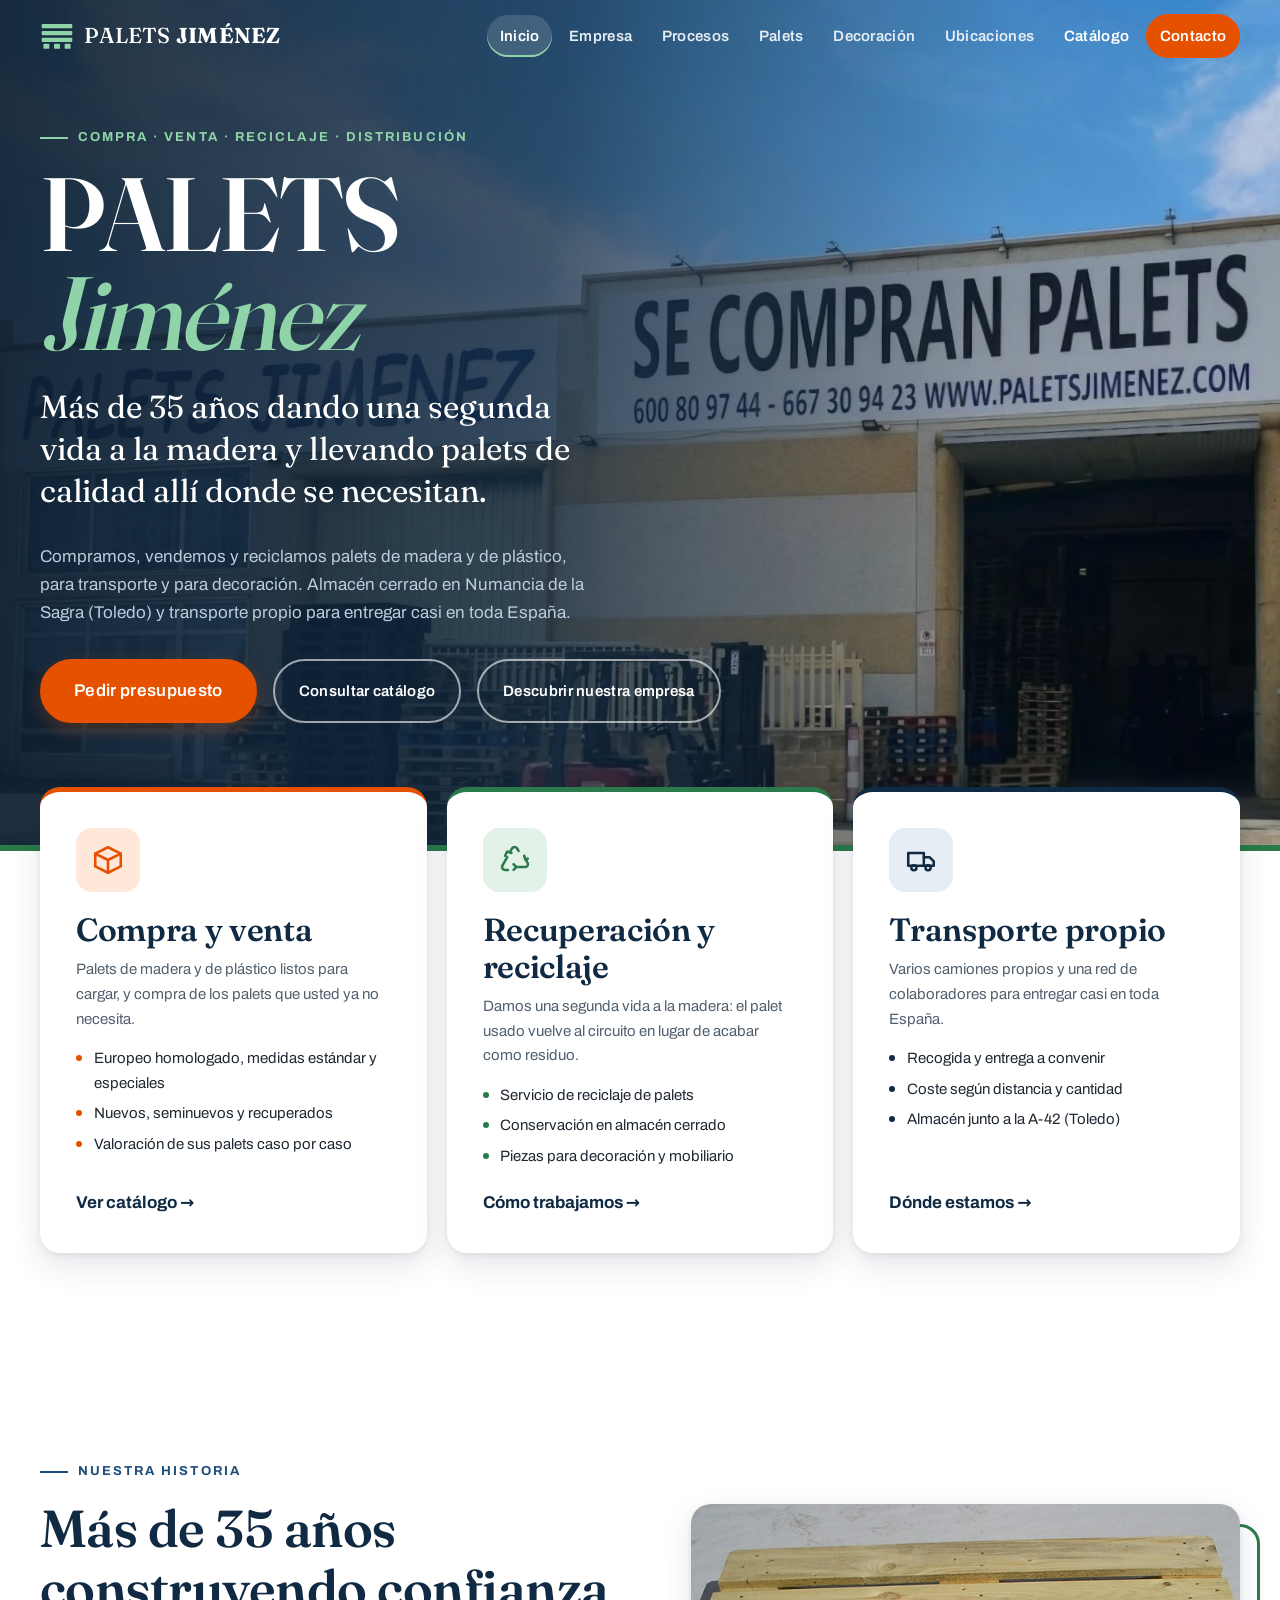
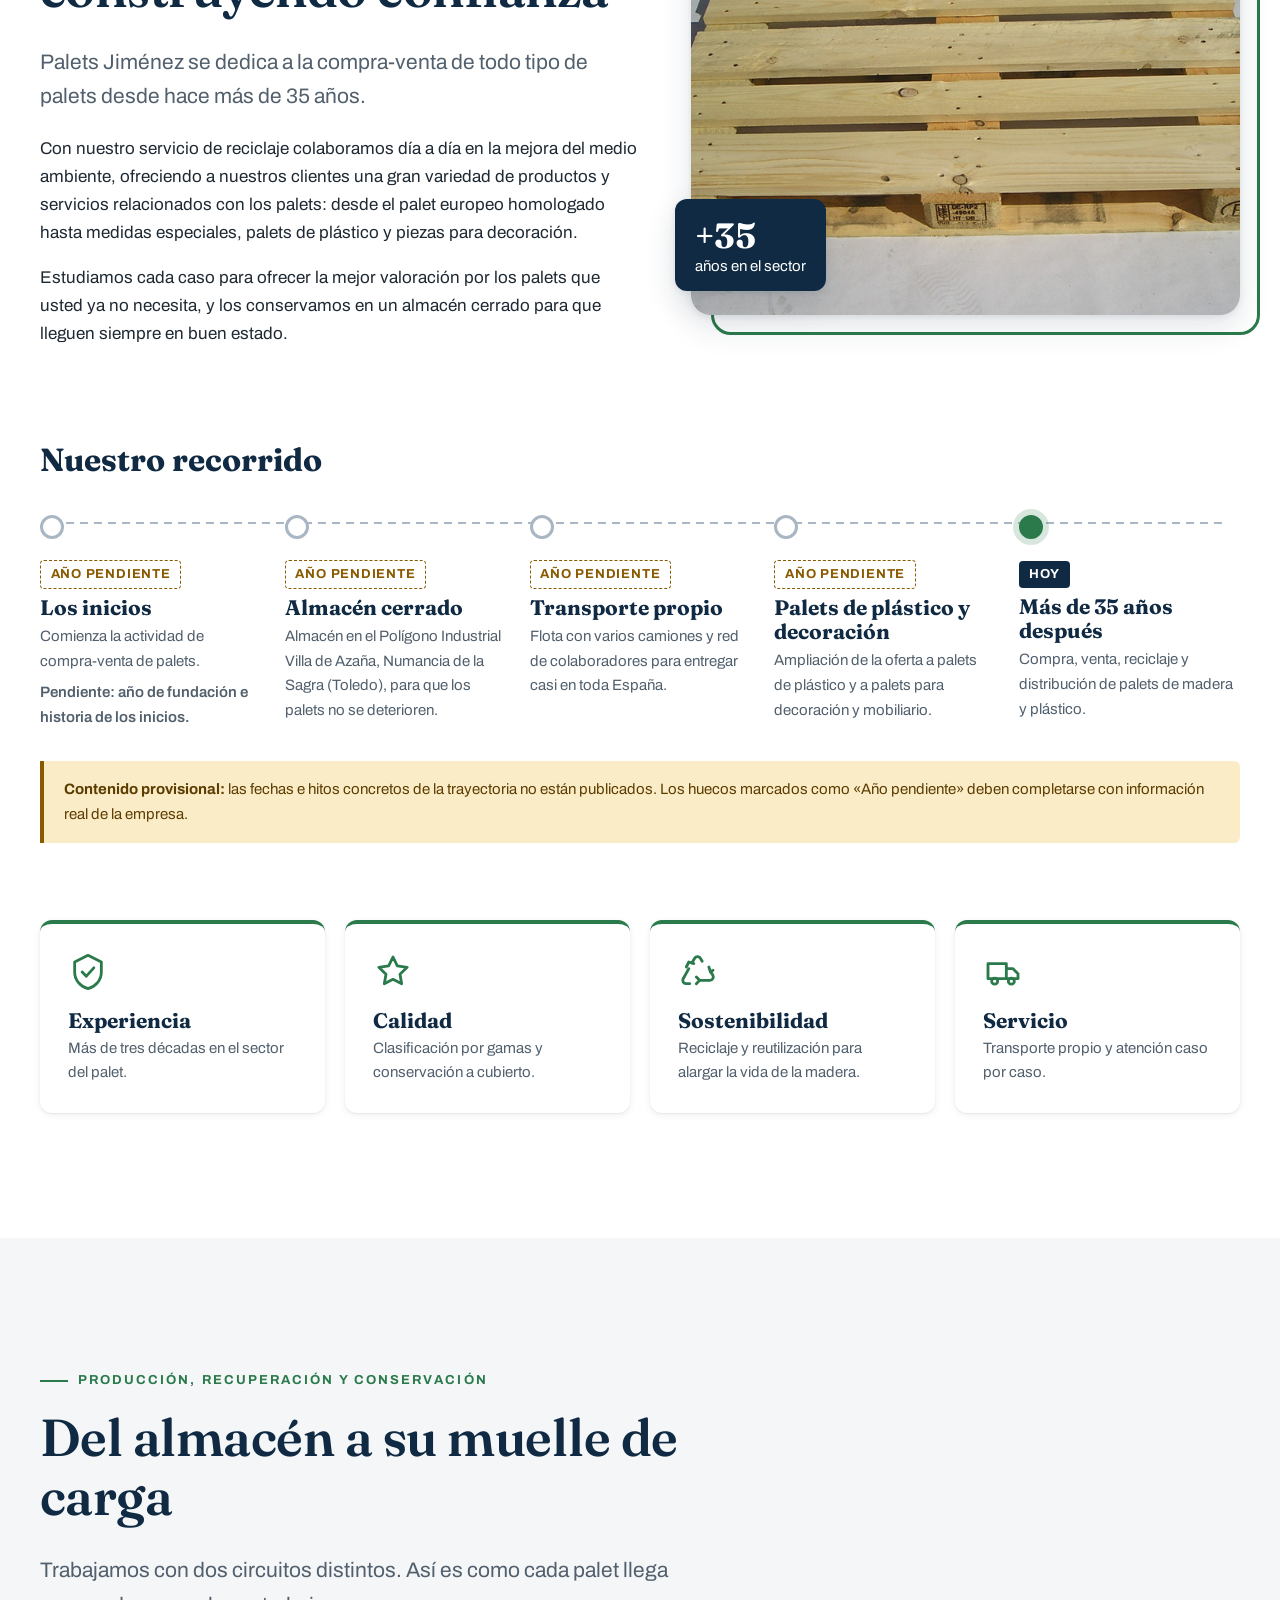
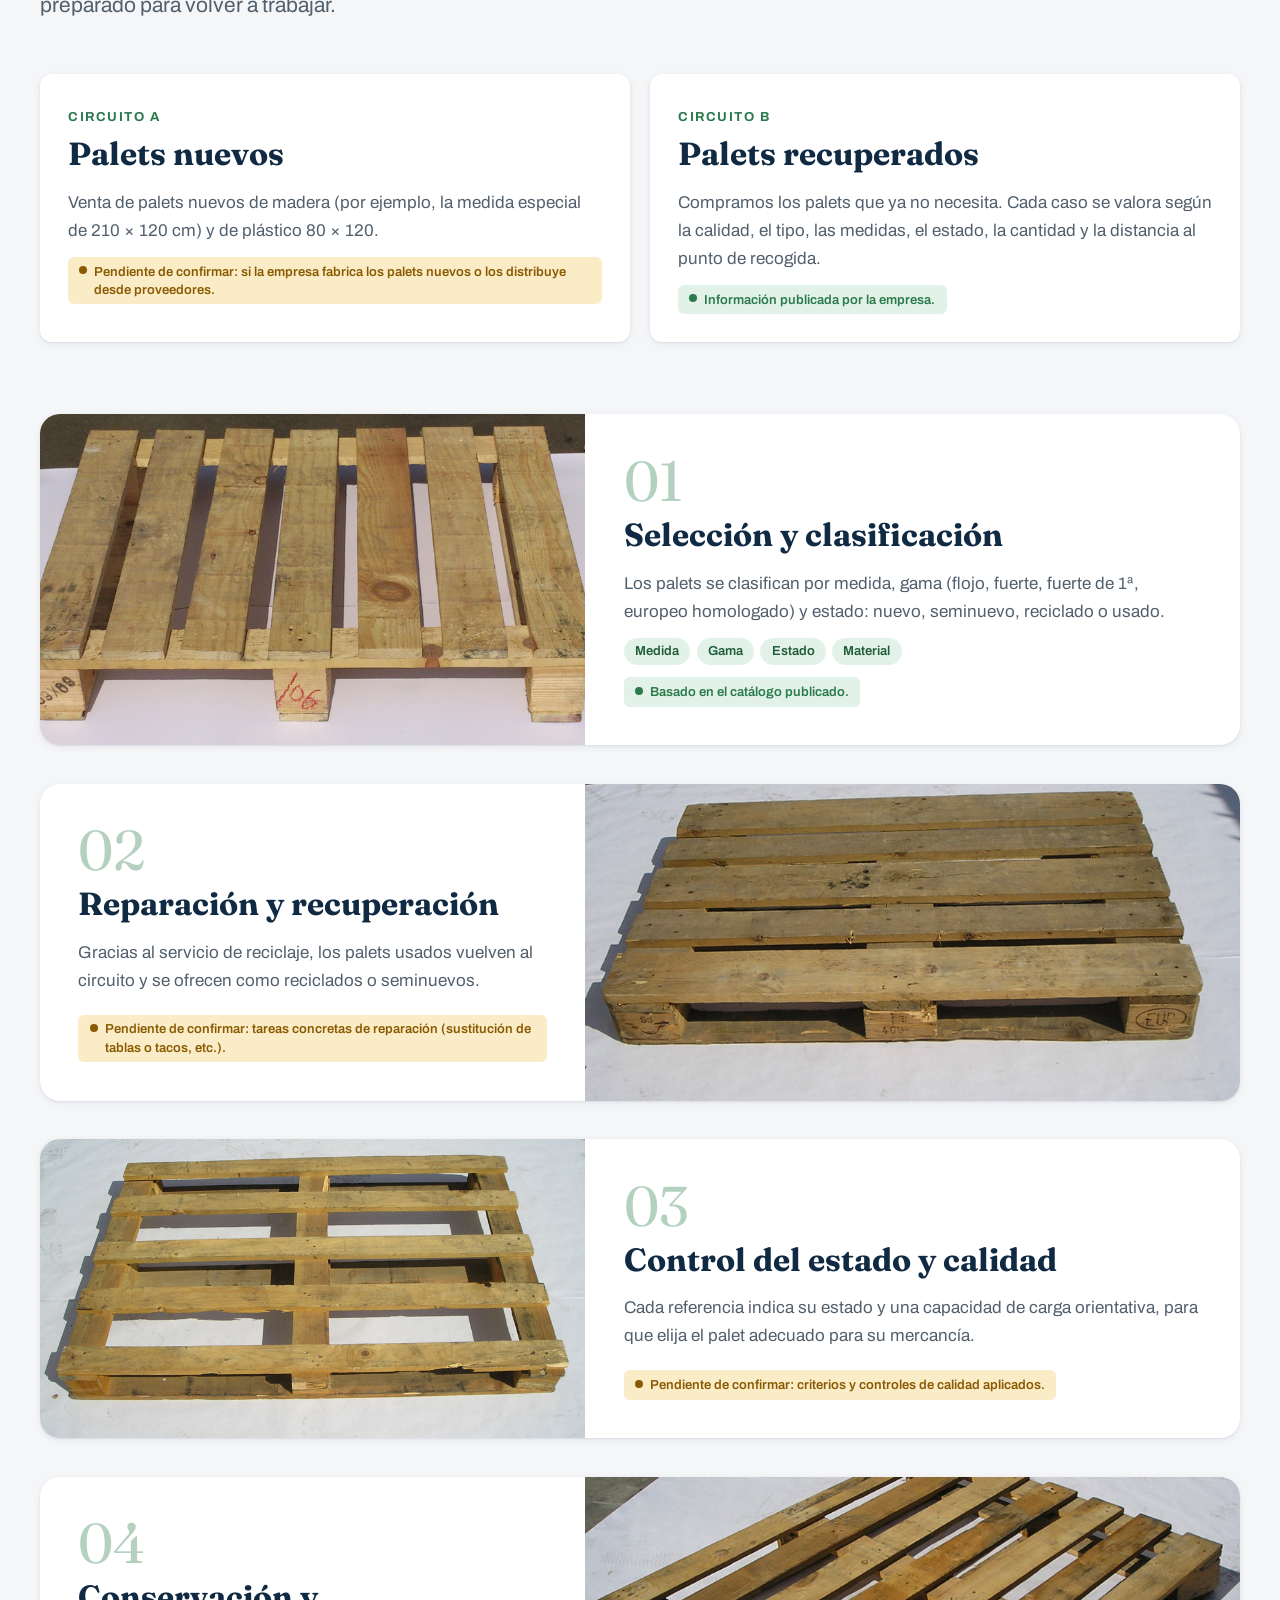
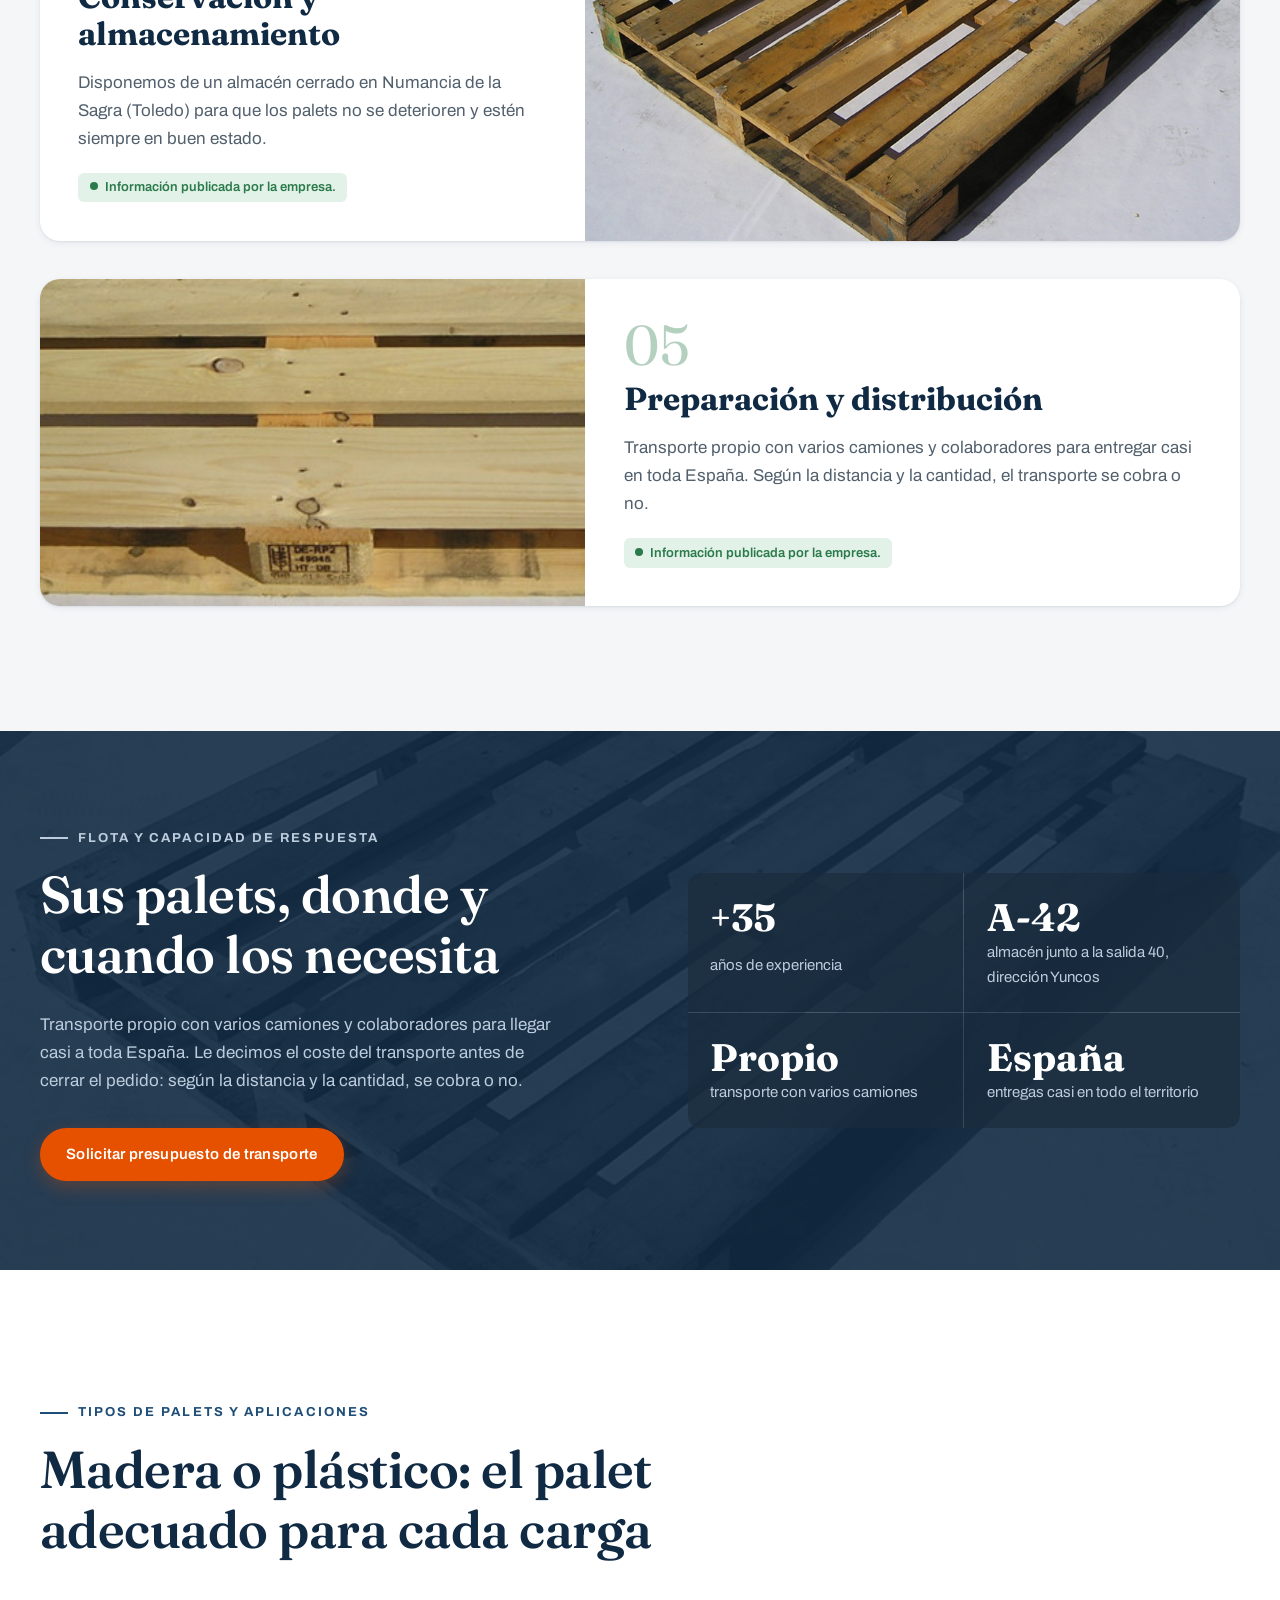
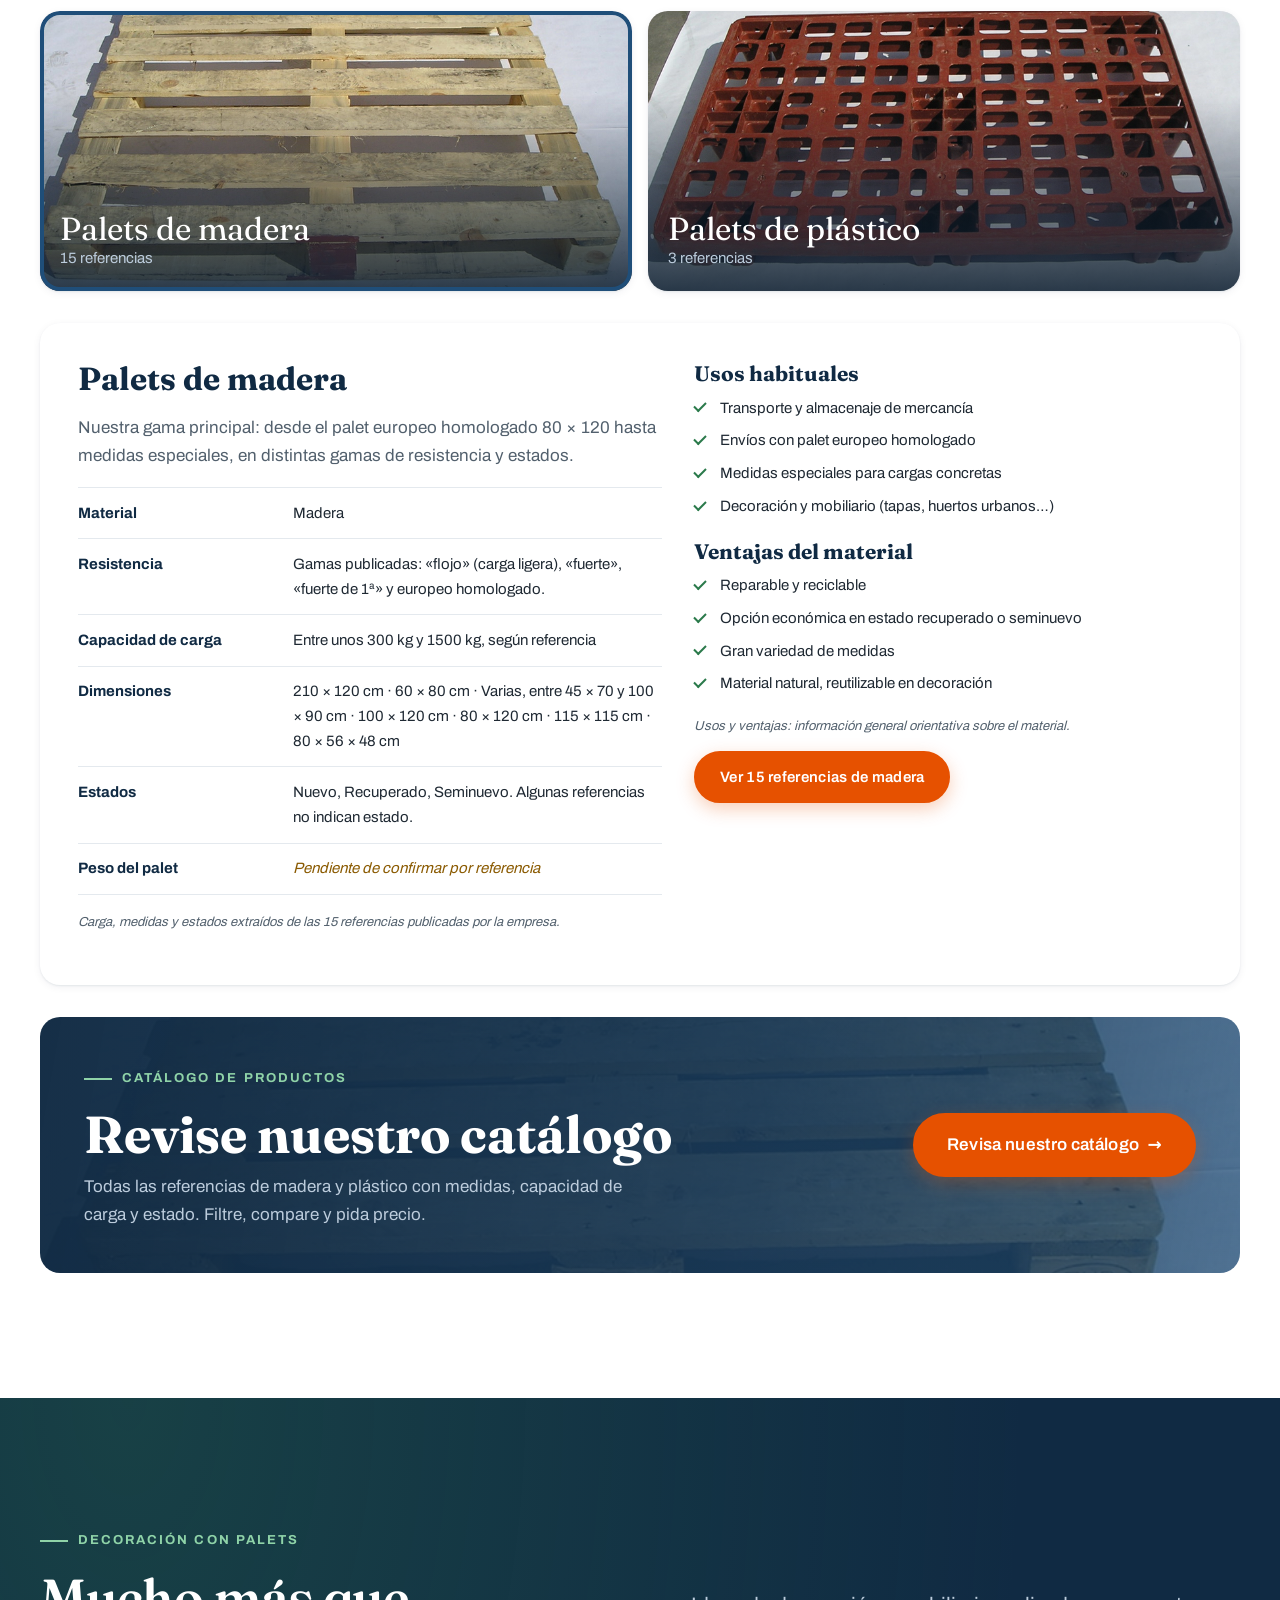
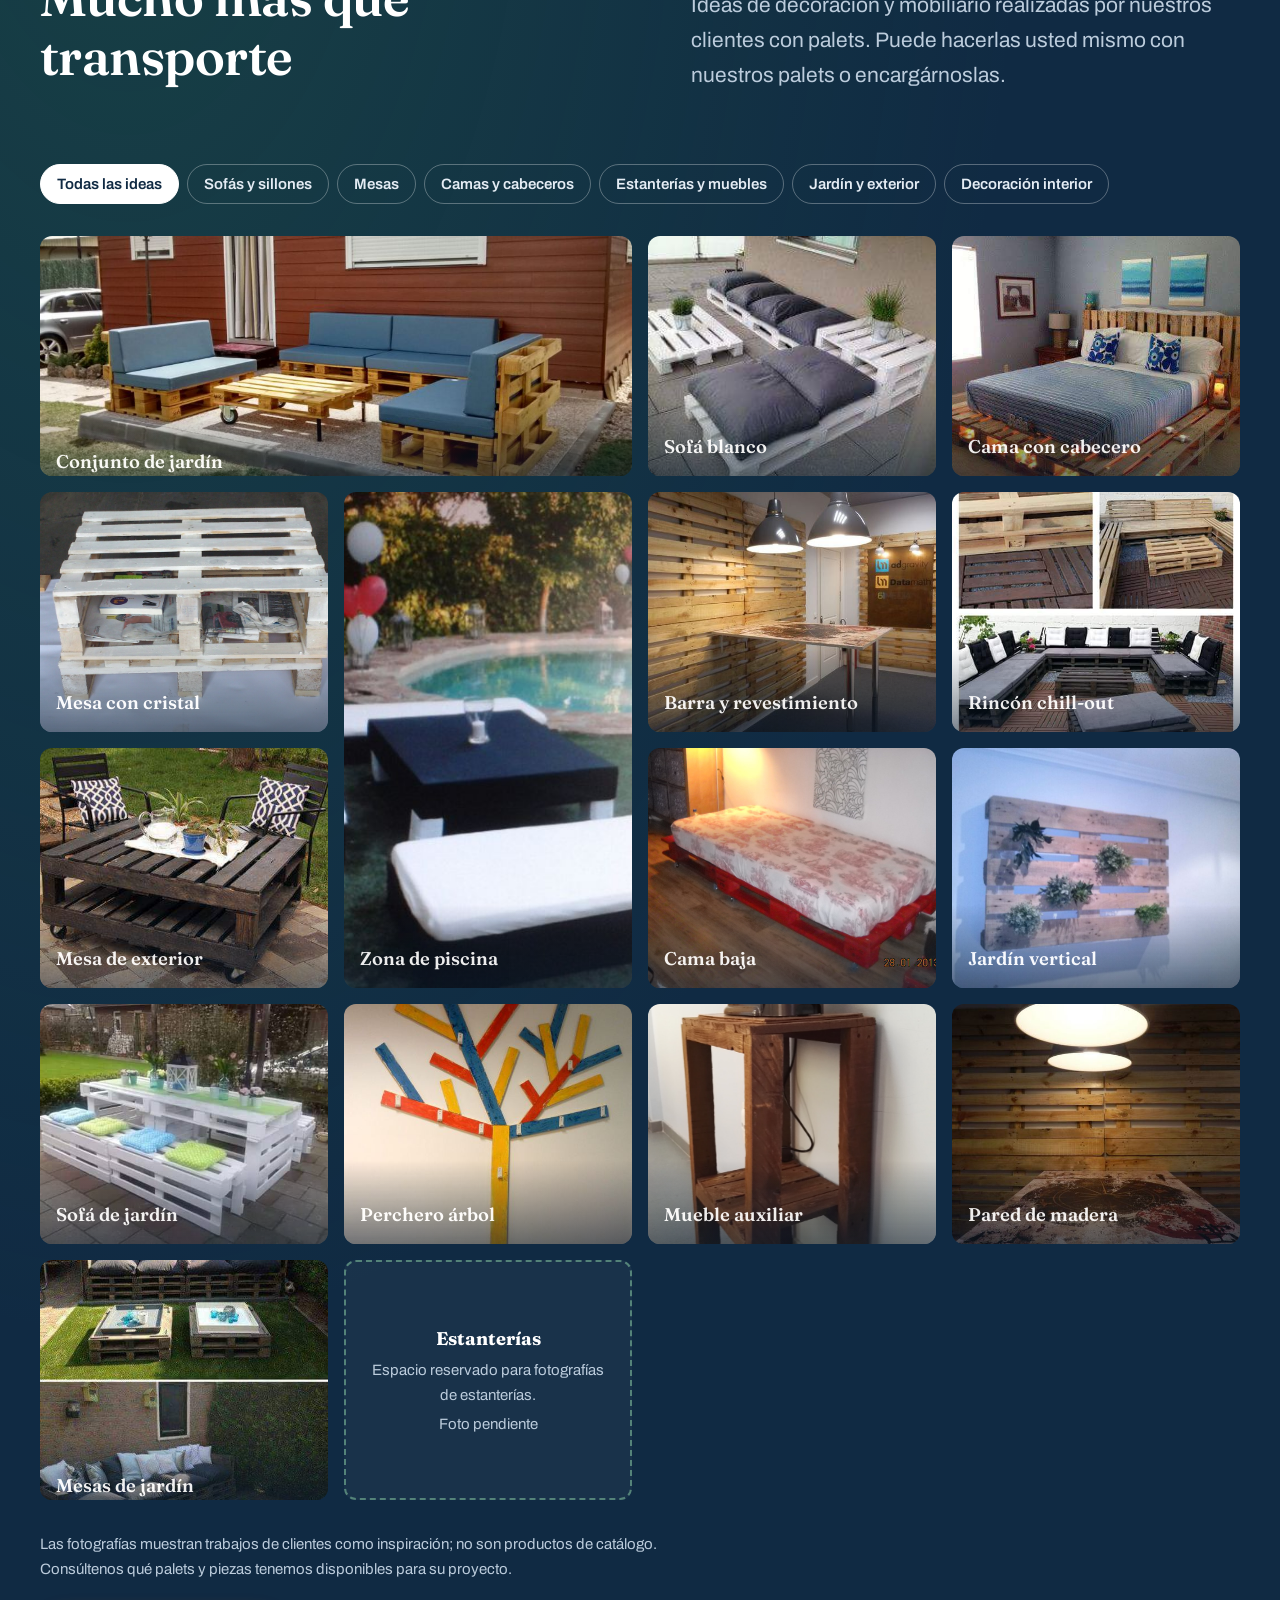
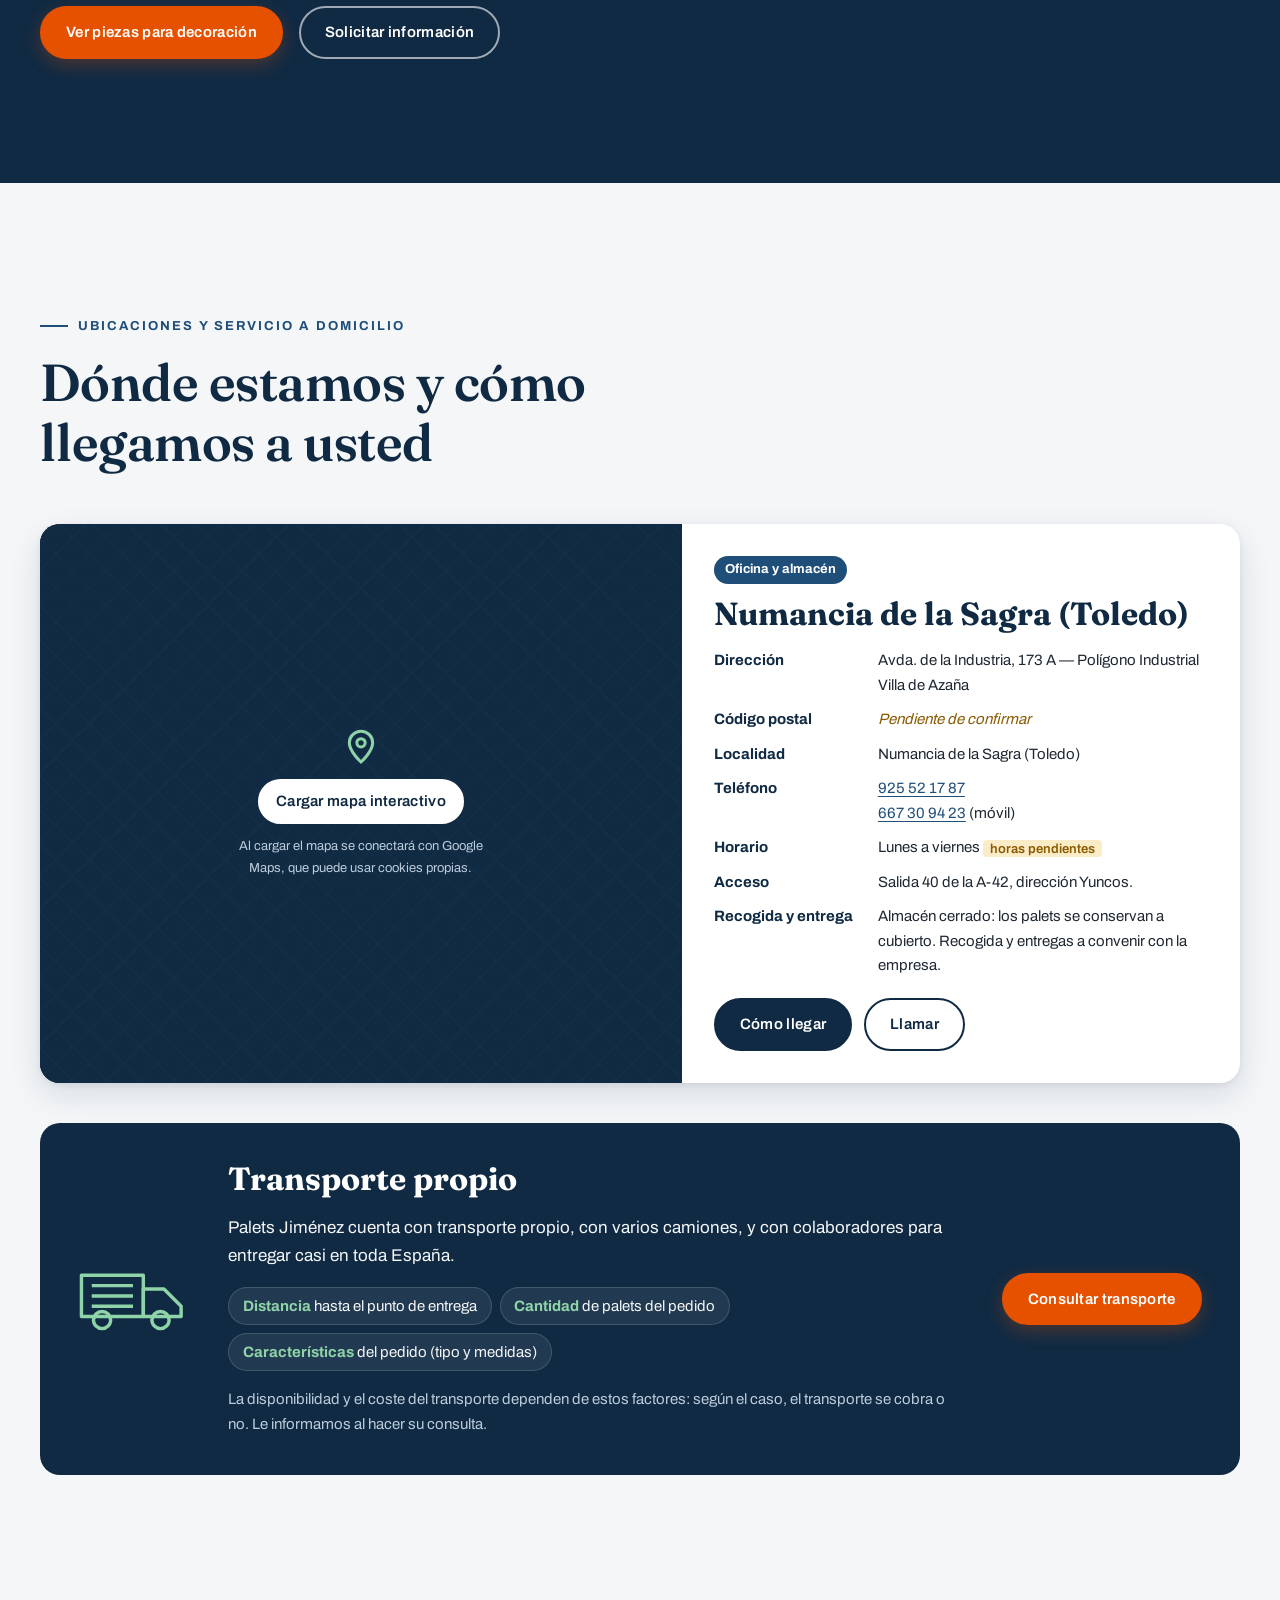
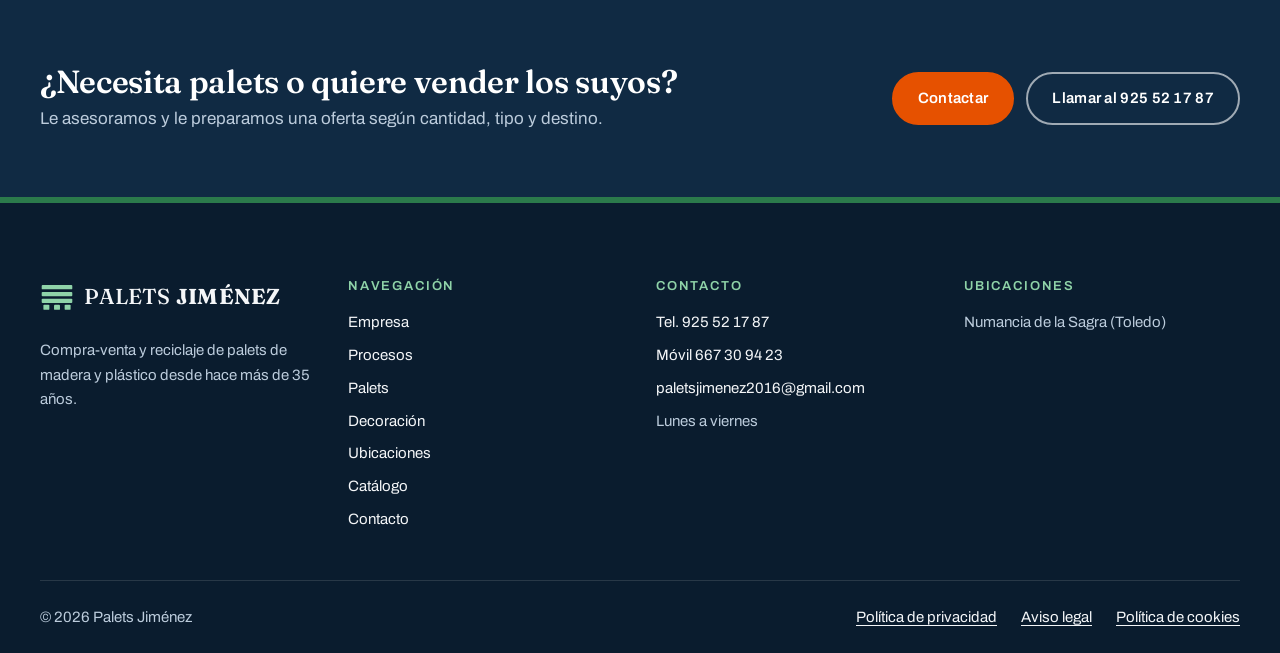
==== commit 66aea447: "Foto de la nave en el hero, botón de WhatsApp y una sola ubicación - Hero y cabeceras interiores con" ====
--- a/index.html
+++ b/index.html
@@ -4,7 +4,7 @@
   <meta charset="utf-8">
   <meta name="viewport" content="width=device-width, initial-scale=1">
   <title>Palets Jiménez · Compra, venta y reciclaje de palets de madera y plástico</title>
-  <meta name="description" content="Palets Jiménez: más de 35 años en la compra-venta y reciclaje de palets de madera y plástico. Almacenes en Numancia de la Sagra (Toledo) y Villaverde Alto (Madrid). Transporte propio.">
+  <meta name="description" content="Palets Jiménez: más de 35 años en la compra-venta y reciclaje de palets de madera y plástico. Almacén en el Polígono Industrial Villa de Azaña, Numancia de la Sagra (Toledo). Transporte propio.">
   <meta name="theme-color" content="#102A43">
   <!-- Versión de vista previa: quitar "noindex" cuando se publique en el dominio oficial -->
   <meta name="robots" content="noindex, nofollow">
@@ -12,8 +12,8 @@
   <meta property="og:type" content="website">
   <meta property="og:locale" content="es_ES">
   <meta property="og:title" content="Palets Jiménez · Palets de madera y plástico">
-  <meta property="og:description" content="Más de 35 años comprando, vendiendo y reciclando palets. Transporte propio y almacenes cerrados en Toledo y Madrid.">
-  <meta property="og:image" content="assets/img/hero-original.jpg">
+  <meta property="og:description" content="Más de 35 años comprando, vendiendo y reciclando palets. Transporte propio y almacén cerrado en Numancia de la Sagra (Toledo).">
+  <meta property="og:image" content="assets/img/nave-numancia-960.jpg">
   <link rel="icon" href="assets/img/favicon.svg" type="image/svg+xml">
   <link rel="preload" href="assets/fonts/archivo-latin.woff2" as="font" type="font/woff2" crossorigin>
   <link rel="preload" href="assets/fonts/fraunces-latin.woff2" as="font" type="font/woff2" crossorigin>
@@ -57,7 +57,7 @@
           <p class="eyebrow eyebrow--light">Compra · Venta · Reciclaje · Distribución</p>
           <h1 id="hero-title" class="hero__title">Palets <span>Jiménez</span></h1>
           <p class="hero__lead">Más de 35 años dando una segunda vida a la madera y llevando palets de calidad allí donde se necesitan.</p>
-          <p class="hero__text">Compramos, vendemos y reciclamos palets de madera y de plástico, para transporte y para decoración. Almacenes cerrados en Toledo y Madrid y transporte propio para entregar casi en toda España.</p>
+          <p class="hero__text">Compramos, vendemos y reciclamos palets de madera y de plástico, para transporte y para decoración. Almacén cerrado en Numancia de la Sagra (Toledo) y transporte propio para entregar casi en toda España.</p>
           <div class="hero__actions">
             <a class="btn btn--primary btn--lg" href="contacto.html?tipo=Compra%20de%20palets">Pedir presupuesto</a>
             <a class="btn btn--ghost-light" href="catalogo.html">Consultar catálogo</a>
@@ -87,7 +87,7 @@
           <p>Damos una segunda vida a la madera: el palet usado vuelve al circuito en lugar de acabar como residuo.</p>
           <ul>
             <li>Servicio de reciclaje de palets</li>
-            <li>Conservación en almacenes cerrados</li>
+            <li>Conservación en almacén cerrado</li>
             <li>Piezas para decoración y mobiliario</li>
           </ul>
           <a class="service__link" href="#procesos">Cómo trabajamos →</a>
@@ -99,7 +99,7 @@
           <ul>
             <li>Recogida y entrega a convenir</li>
             <li>Coste según distancia y cantidad</li>
-            <li>Almacenes en Toledo y Madrid</li>
+            <li>Almacén junto a la A-42 (Toledo)</li>
           </ul>
           <a class="service__link" href="#ubicaciones">Dónde estamos →</a>
         </article>
@@ -115,7 +115,7 @@
             <h2 id="empresa-title" class="section-title">Más de 35 años construyendo confianza</h2>
             <p class="lead">Palets Jiménez se dedica a la compra-venta de todo tipo de palets desde hace más de 35 años.</p>
             <p>Con nuestro servicio de reciclaje colaboramos día a día en la mejora del medio ambiente, ofreciendo a nuestros clientes una gran variedad de productos y servicios relacionados con los palets: desde el palet europeo homologado hasta medidas especiales, palets de plástico y piezas para decoración.</p>
-            <p>Estudiamos cada caso para ofrecer la mejor valoración por los palets que usted ya no necesita, y los conservamos en almacenes cerrados para que lleguen siempre en buen estado.</p>
+            <p>Estudiamos cada caso para ofrecer la mejor valoración por los palets que usted ya no necesita, y los conservamos en un almacén cerrado para que lleguen siempre en buen estado.</p>
           </div>
           <figure class="history__figure reveal">
             <img src="assets/img/productos/m-016.jpg" alt="Palet europeo homologado de madera 80 × 120 cm" width="900" height="522" loading="lazy" decoding="async">
@@ -133,8 +133,8 @@
           </li>
           <li class="timeline__item reveal">
             <span class="timeline__year is-pending">Año pendiente</span>
-            <h4>Dos almacenes cerrados</h4>
-            <p>Almacenes en el polígono industrial de Villaverde Alto (Madrid) y en Numancia de la Sagra (Toledo), para que los palets no se deterioren.</p>
+            <h4>Almacén cerrado</h4>
+            <p>Almacén en el Polígono Industrial Villa de Azaña, Numancia de la Sagra (Toledo), para que los palets no se deterioren.</p>
           </li>
           <li class="timeline__item reveal">
             <span class="timeline__year is-pending">Año pendiente</span>
@@ -233,7 +233,7 @@
             <div class="step__body">
               <span class="step__num" aria-hidden="true">04</span>
               <h3>Conservación y almacenamiento</h3>
-              <p>Disponemos de dos almacenes cerrados para que los palets no se deterioren y estén siempre en buen estado: Villaverde Alto (Madrid) y Numancia de la Sagra (Toledo).</p>
+              <p>Disponemos de un almacén cerrado en Numancia de la Sagra (Toledo) para que los palets no se deterioren y estén siempre en buen estado.</p>
               <p class="status status--ok">Información publicada por la empresa.</p>
             </div>
           </li>
@@ -261,7 +261,7 @@
         </div>
         <ul class="fleet__stats reveal" aria-label="Datos clave">
           <li><strong>+35</strong><span>años de experiencia</span></li>
-          <li><strong>2</strong><span>almacenes cerrados</span></li>
+          <li><strong>A-42</strong><span>almacén junto a la salida 40, dirección Yuncos</span></li>
           <li><strong>Propio</strong><span>transporte con varios camiones</span></li>
           <li><strong>España</strong><span>entregas casi en todo el territorio</span></li>
         </ul>
--- a/css/roles.css
+++ b/css/roles.css
@@ -98,3 +98,41 @@
 .hero { min-height: min(92svh, 860px); padding-bottom: clamp(6rem, 10vw, 8rem); }
 .hero__inner { grid-template-columns: 1fr !important; }
 .hero__content { max-width: 760px; }
+
+/* Hero con la foto de la nave de Numancia de la Sagra (versión ligera en móvil) */
+.hero__bg {
+  background:
+    linear-gradient(95deg, rgb(10 28 46 / .92) 0%, rgb(16 42 67 / .78) 42%, rgb(16 42 67 / .25) 75%, rgb(16 42 67 / .1) 100%),
+    url('../assets/img/nave-numancia.jpg') 70% 45% / cover no-repeat;
+}
+@media (max-width: 760px) {
+  .hero__bg {
+    background:
+      linear-gradient(180deg, rgb(10 28 46 / .55) 0%, rgb(10 28 46 / .82) 45%, rgb(10 28 46 / .92) 100%),
+      url('../assets/img/nave-numancia-960.jpg') 30% 30% / cover no-repeat;
+  }
+}
+.page-hero {
+  background:
+    linear-gradient(100deg, rgb(10 28 46 / .95) 0%, rgb(16 42 67 / .85) 55%, rgb(16 42 67 / .55) 100%),
+    url('../assets/img/nave-numancia-960.jpg') center 40% / cover no-repeat, var(--navy-900);
+}
+
+/* Una sola ubicación: tarjeta horizontal (mapa | datos) en escritorio */
+.locations__grid:has(> .loc:only-child) { grid-template-columns: 1fr; }
+@media (min-width: 900px) {
+  .loc:only-child { display: grid; grid-template-columns: 1.15fr 1fr; }
+  .loc:only-child .loc__map { aspect-ratio: auto; min-height: 420px; }
+}
+
+/* Botón de WhatsApp (color de marca de WhatsApp, excepción a la paleta) */
+.whatsapp-cta {
+  display: flex; align-items: center; gap: 1rem; margin: 1.5rem 0 0; padding: 1.1rem 1.35rem;
+  border-radius: var(--radius); background: #25d366; color: #0b3d1f; text-decoration: none;
+  box-shadow: 0 8px 22px rgb(37 211 102 / .3); transition: transform .2s, box-shadow .2s, background .2s;
+}
+.whatsapp-cta:hover { background: #1ebe5b; color: #062b15; transform: translateY(-2px); box-shadow: 0 12px 28px rgb(37 211 102 / .38); }
+.whatsapp-cta svg { flex: none; width: 44px; height: 44px; fill: #fff; }
+.whatsapp-cta strong { display: block; font-size: var(--fs-lg); line-height: 1.2; }
+.whatsapp-cta small { display: block; font-size: var(--fs-sm); font-weight: 500; }
+.quick-actions { margin-top: 1rem; }
